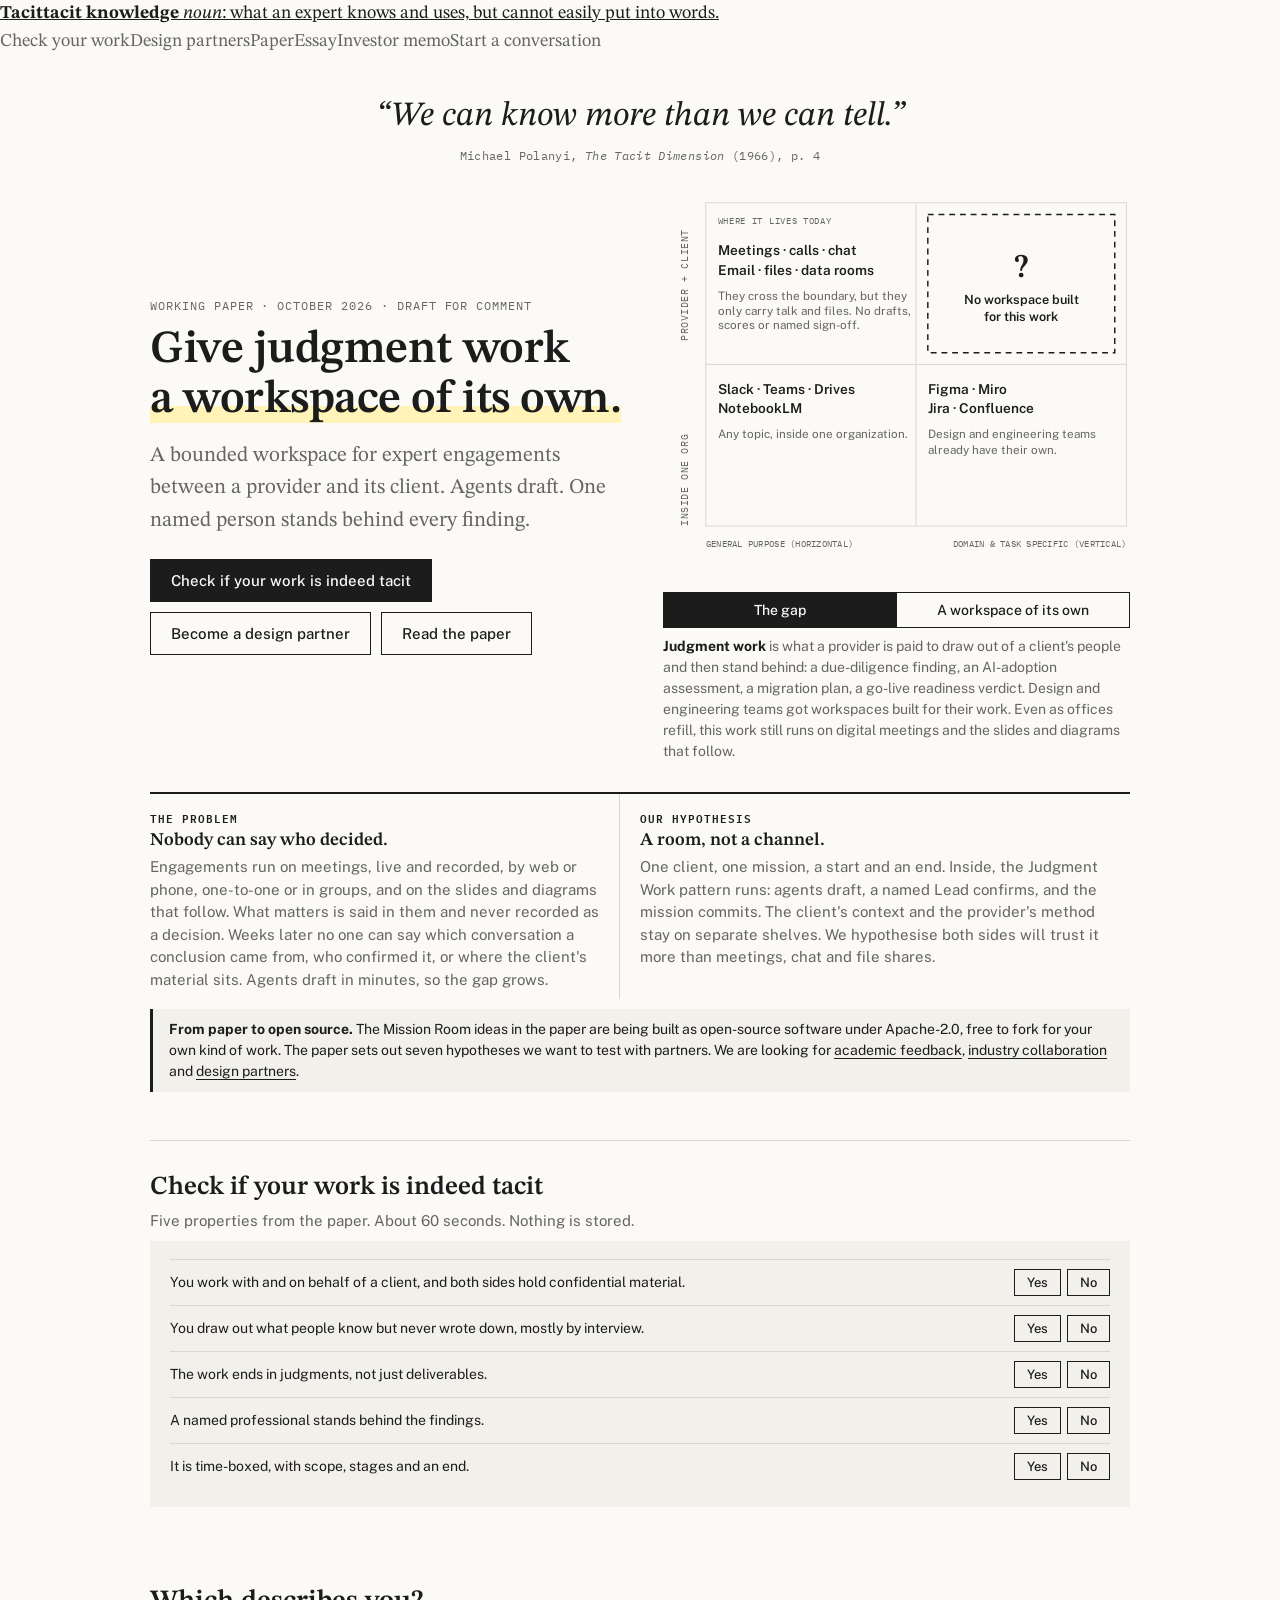
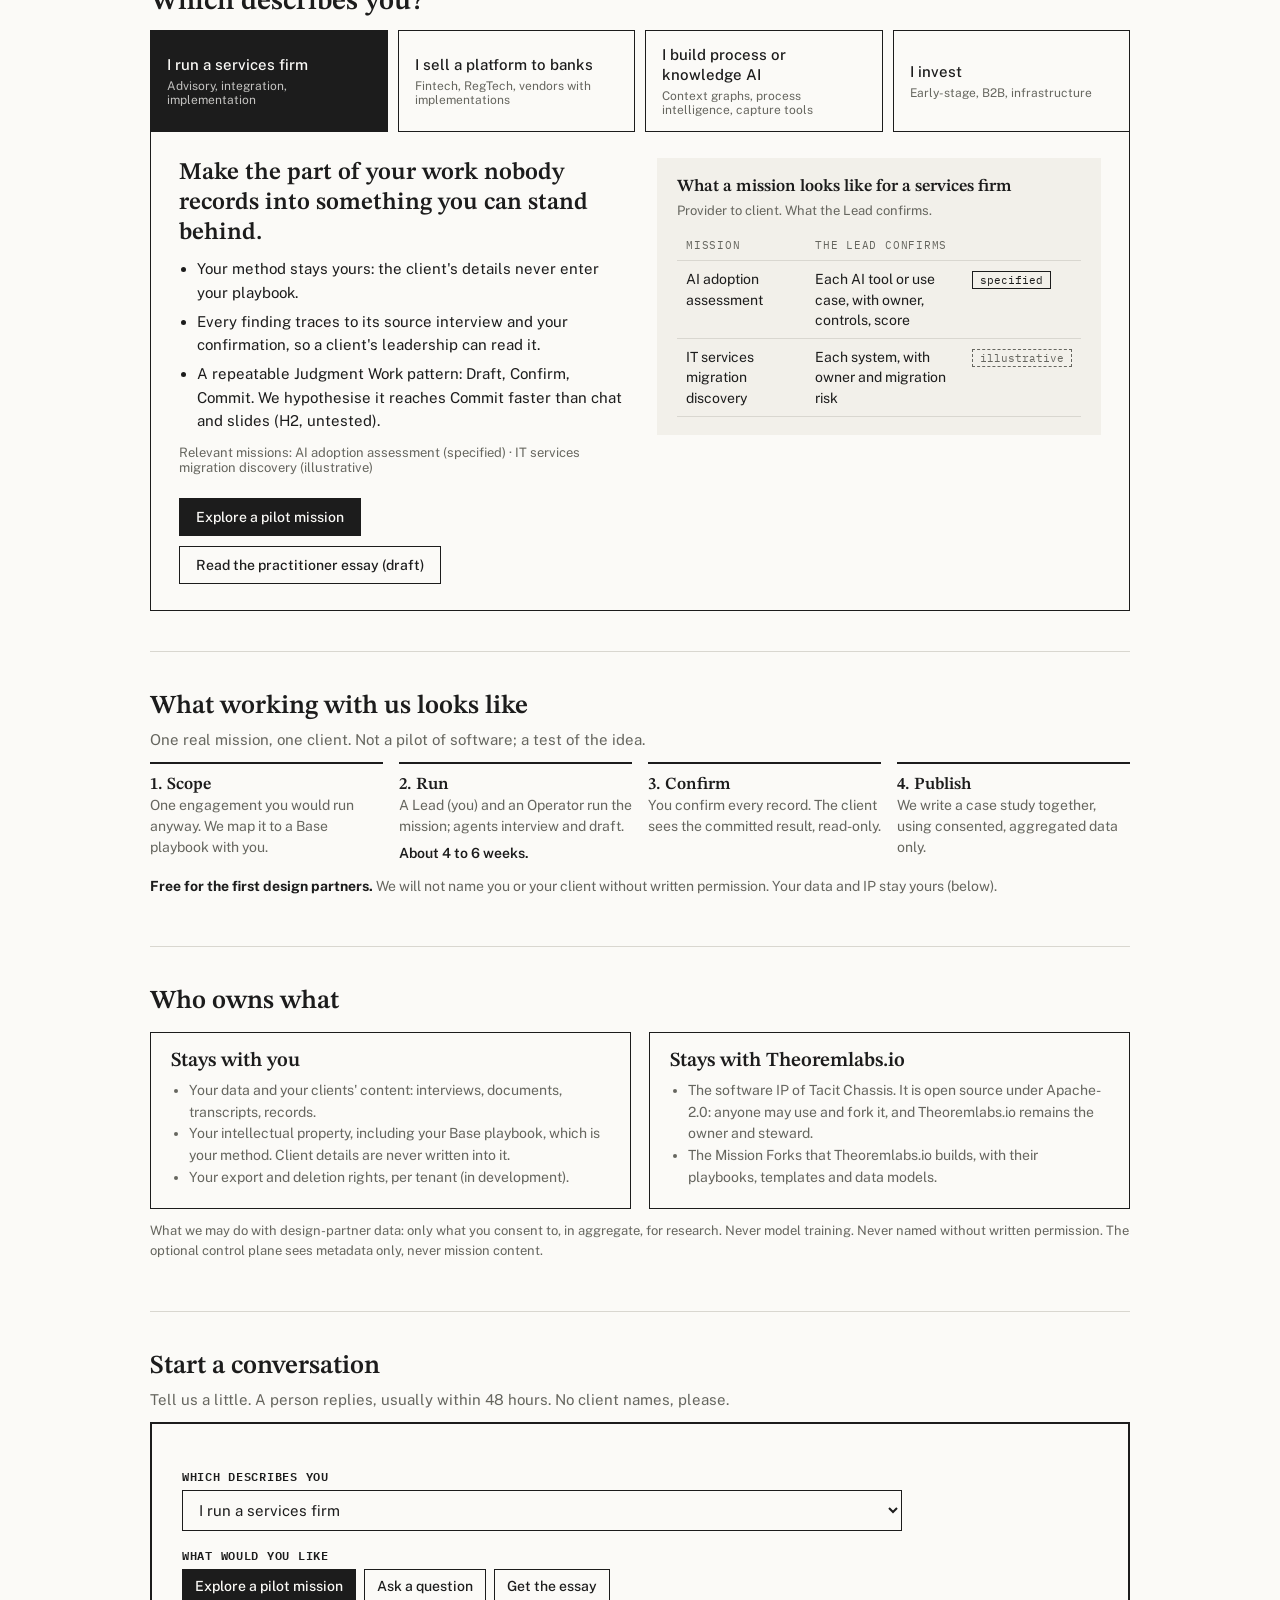
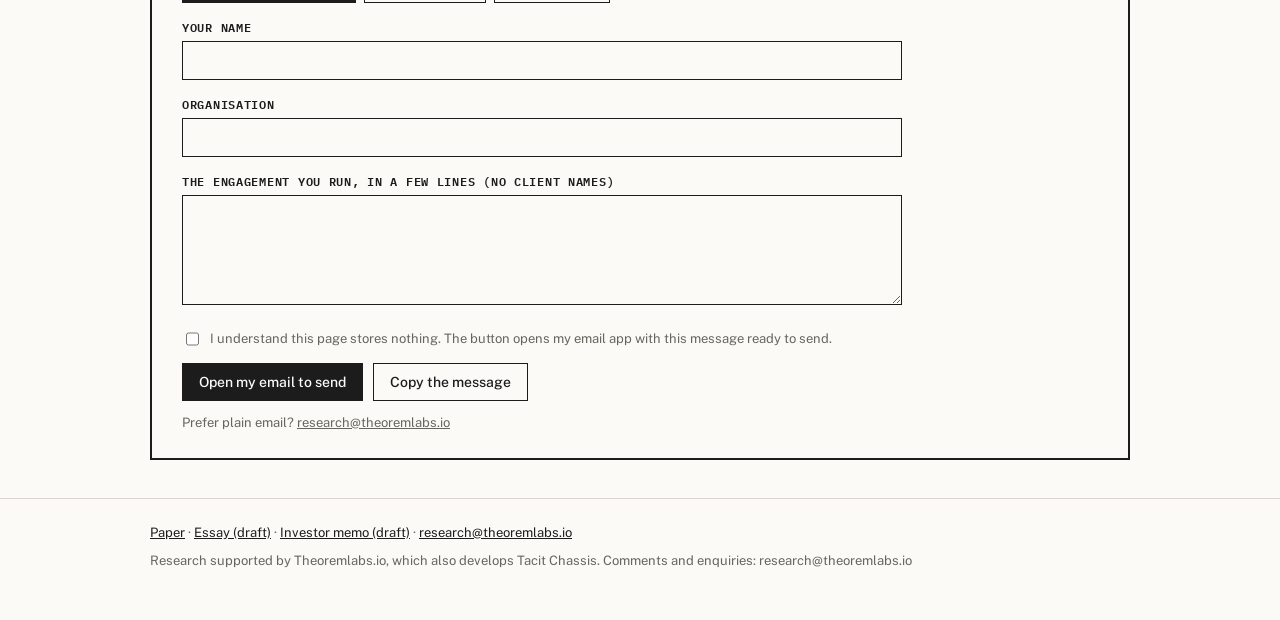
==== site/index.html @ d4a233c3 "Use 'system for judgment management' on the home investor box and the investor memo Co-Authored-By: " ====
<!doctype html>
<html lang="en">
<head>
<meta charset="utf-8">
<meta name="color-scheme" content="light">
<meta name="viewport" content="width=device-width,initial-scale=1">
<meta name="description" content="A bounded workspace for expert engagements between a provider and its client. Agents draft; one named person stands behind every finding. Working paper and open-source Chassis.">
<link rel="canonical" href="https://tacit.theoremlabs.io/">
<meta property="og:title" content="Tacit: give judgment work a workspace of its own">
<meta property="og:description" content="A bounded workspace for expert engagements between a provider and its client. Agents draft; one named person stands behind every finding. Working paper and open-source Chassis.">
<meta property="og:type" content="website">
<meta property="og:url" content="https://tacit.theoremlabs.io/">
<link rel="icon" href="data:image/svg+xml,%3Csvg%20xmlns%3D%27http%3A//www.w3.org/2000/svg%27%20viewBox%3D%270%200%2032%2032%27%3E%3Crect%20width%3D%2732%27%20height%3D%2732%27%20fill%3D%27%231c1c1c%27/%3E%3Ctext%20x%3D%2716%27%20y%3D%2723%27%20font-size%3D%2720%27%20text-anchor%3D%27middle%27%20fill%3D%27%23fbfaf7%27%20font-family%3D%27Georgia%2Cserif%27%20font-weight%3D%27600%27%3ET%3C/text%3E%3C/svg%3E">
<title>Tacit: give judgment work a workspace of its own</title>
<link href="https://fonts.googleapis.com/css2?family=IBM+Plex+Mono:wght@400;500&family=Public+Sans:wght@400;500;600&family=STIX+Two+Text:ital,wght@0,400;0,600;1,400&display=swap" rel="stylesheet">
<style>
:root{color-scheme:light;--bg:#fbfaf7;--ink:#1c1c1c;--muted:#66665f;--rule:#d9d7d0;--panel:#f2f0ea;--hi:#fff3b8;--tbc:#8a3b27;
--serif:"STIX Two Text","Times New Roman",serif;--sans:"Public Sans",system-ui,sans-serif;--mono:"IBM Plex Mono",monospace}
*{box-sizing:border-box}
body{margin:0;background:var(--bg);color:var(--ink);font:18px/1.55 var(--serif)}
a{color:inherit}
.wrap{max-width:1020px;margin:0 auto;padding:0 20px}
.ribbon{background:var(--ink);color:var(--bg);font:12px var(--mono);text-align:center;padding:6px}
nav .wrap{display:flex;gap:18px;flex-wrap:nowrap;align-items:flex-start;padding-top:14px;padding-bottom:14px;font:14px var(--sans);align-items:flex-start;border-bottom:1px solid var(--rule)}
nav a{text-decoration:none;color:var(--muted);white-space:nowrap;padding-top:4px}.navcta{padding-top:8px!important}nav a:hover{color:var(--ink)}
.kick{font:12px var(--mono);letter-spacing:.08em;text-transform:uppercase;color:var(--muted)}
h1{font:600 clamp(32px,5vw,52px)/1.1 var(--serif);margin:.25em 0 .3em;letter-spacing:-.01em}
h1 mark{background:linear-gradient(transparent 62%,var(--hi) 62%);color:inherit}
.hero{padding:50px 0 14px}
.lede{font-size:21px;max-width:31em;color:var(--muted);margin:0}
.pitch{display:grid;grid-template-columns:repeat(2,1fr);border-top:2px solid var(--ink);margin-top:30px}
.pitch>div{padding:14px 20px 8px 0;margin-right:20px;border-right:1px solid var(--rule)}
.pitch>div:last-child{border:0;margin:0}
.lab{font:600 11px var(--mono);letter-spacing:.09em;text-transform:uppercase}
.pitch p{font:15px/1.5 var(--sans);color:var(--muted);margin:.3em 0 0}
.pitch b{font:600 18px/1.25 var(--serif);color:var(--ink);display:block;margin-top:2px}
.test a{text-underline-offset:3px}
.test{font:14px/1.5 var(--sans);background:var(--panel);border-left:3px solid var(--ink);padding:10px 16px;margin:10px 0 0}
.lens{margin:40px 0 0}
.lens h2{font:600 28px var(--serif);margin:0 0 10px}
.choices{display:grid;grid-template-columns:repeat(4,1fr);gap:10px}
.choices button{text-align:left;font:500 15px/1.35 var(--sans);padding:14px 16px;border:1px solid var(--ink);background:none;color:var(--ink);cursor:pointer}
.choices button small{display:block;font:400 12px var(--sans);color:var(--muted);margin-top:3px}
.choices button[aria-pressed=true]{background:var(--ink);color:var(--bg)}
.choices button[aria-pressed=true] small{color:var(--bg);opacity:.75}
.panel{border:1px solid var(--ink);border-top:0;padding:26px 28px;display:grid;grid-template-columns:1fr 1fr;gap:34px}
.panel.one{grid-template-columns:1fr}
.panel.one>div{max-width:720px}
.panel h3{font:600 24px/1.25 var(--serif);margin:0 0 .4em}
.panel ul{padding-left:18px;margin:.4em 0;font:15px/1.55 var(--sans)}
.panel li{margin:.4em 0}
.hookbox{background:var(--panel);padding:18px 20px;font:15px/1.5 var(--sans)}
.hookbox h4{font:600 17px var(--serif);margin:0 0 4px}
.hookbox .sub{color:var(--muted);font-size:13px;margin:0 0 10px}
.q{display:flex;justify-content:space-between;gap:12px;align-items:center;padding:9px 0;border-top:1px solid var(--rule);font-size:14px;line-height:1.4}
.q .yn{display:flex;gap:6px;flex-shrink:0}
.q button,.chk{font:500 13px var(--sans);padding:5px 12px;border:1px solid var(--ink);background:none;color:var(--ink);cursor:pointer}
.q button[aria-pressed=true],.chk[aria-pressed=true]{background:var(--ink);color:var(--bg)}
.chk{display:block;width:100%;text-align:left;margin:6px 0;padding:9px 12px;font-size:14px}
.res{display:none;margin-top:12px;padding:12px 14px;border:1px solid var(--ink);background:var(--bg)}.res.on{display:block}
table{width:100%;border-collapse:collapse;font:14px/1.45 var(--sans)}
th,td{text-align:left;padding:8px 9px;border-bottom:1px solid var(--rule);vertical-align:top}
th{font:11px var(--mono);letter-spacing:.07em;text-transform:uppercase;color:var(--muted)}
.btn{display:inline-block;font:500 14px var(--sans);padding:10px 16px;border:1px solid var(--ink);text-decoration:none;margin:10px 8px 0 0;color:var(--ink)}
.btn.p{background:var(--ink);color:var(--bg)}
.chip{font:11px var(--mono);border:1px solid var(--ink);padding:1px 7px;white-space:nowrap}.chip.o{border-style:dashed;color:var(--muted);border-color:var(--muted)}
.tbc{font:11px var(--mono);color:var(--tbc);border:1px dashed var(--tbc);padding:0 6px;margin-left:6px;display:inline-block}
section.s{padding:38px 0;border-top:1px solid var(--rule);margin-top:40px}
section.s h2{font:600 26px var(--serif);margin:0 0 .3em}
.steps{display:grid;grid-template-columns:repeat(4,1fr);gap:16px;margin-top:14px}
.steps div{border-top:2px solid var(--ink);padding-top:10px;font:14px/1.5 var(--sans);color:var(--muted)}
.steps b{display:block;font:600 17px var(--serif);color:var(--ink)}
.ip{display:grid;grid-template-columns:repeat(3,1fr);gap:18px;margin-top:14px}
.ip div{border:1px solid var(--rule);padding:14px 16px;font:14px/1.5 var(--sans);color:var(--muted)}
.ip b{display:block;font:600 17px var(--serif);color:var(--ink);margin-bottom:3px}
.status{display:grid;grid-template-columns:repeat(3,1fr);gap:14px;font:14px/1.5 var(--sans);margin-top:12px}
.status div{border-left:3px solid var(--ink);padding-left:12px}
.navcta{background:var(--ink);color:var(--bg)!important;padding:8px 14px;font-weight:600}
.herocta{display:flex;gap:10px;flex-wrap:wrap;margin:22px 0 4px}
.herocta .btn{margin:0;padding:12px 20px;font-size:15px}
.ipgrid{display:grid;grid-template-columns:1fr 1fr;gap:18px;margin-top:14px}
.ipgrid>div{border:1px solid var(--ink);padding:16px 20px;font:14px/1.55 var(--sans)}
.ipgrid h3{font:600 20px var(--serif);margin:0 0 6px}
.ipgrid ul{margin:.3em 0;padding-left:18px;color:var(--muted)}
.ipnote{font:13px/1.5 var(--sans);color:var(--muted);margin-top:12px}
.contact{border:2px solid var(--ink);padding:28px 30px;margin-top:14px}
.contact form{max-width:720px}
form label{display:block;font:600 12px var(--mono);letter-spacing:.06em;text-transform:uppercase;margin:14px 0 4px}
form input[type=text],form select,form textarea{width:100%;font:15px var(--sans);padding:10px 12px;border:1px solid var(--ink);background:var(--bg);color:var(--ink)}
form textarea{min-height:110px;resize:vertical}
.radio{display:flex;flex-wrap:wrap;gap:8px}
.radio label{font:500 14px var(--sans);letter-spacing:0;text-transform:none;margin:0;border:1px solid var(--ink);padding:8px 12px;cursor:pointer}
.radio input{position:absolute;opacity:0;pointer-events:none}
.radio label:has(input:checked){background:var(--ink);color:var(--bg)}
.radio label:has(input:focus-visible){outline:2px solid var(--ink);outline-offset:2px}
.consent{font:13px/1.5 var(--sans);color:var(--muted);display:flex;gap:8px;margin-top:14px}
.sendrow{display:flex;gap:10px;flex-wrap:wrap;align-items:center;margin-top:14px}
.sendrow .btn{margin:0;cursor:pointer;background:none}
.sendrow .btn.p{background:var(--ink)}
.sent{display:none;margin-top:12px;font:14px var(--sans);padding:10px 14px;background:var(--panel);border-left:3px solid var(--ink)}.sent.on{display:block}
.mbar{display:none}
@media(max-width:860px){.contact,.ipgrid{grid-template-columns:1fr}.mbar{display:block;position:fixed;left:0;right:0;bottom:0;background:var(--ink);color:var(--bg);text-align:center;padding:14px;font:600 15px var(--sans);text-decoration:none;z-index:5}body{padding-bottom:50px}}
.tw{overflow-x:auto}
.panel>div,.pitch>div,.contact>*,.ipgrid>div{min-width:0}
body{overflow-x:hidden}
.hero h1{font-size:clamp(30px,4.2vw,46px)}
.herogrid{display:grid;grid-template-columns:1.02fr 1fr;gap:36px;align-items:center}
.quad{margin:0}.quad svg{width:100%;height:auto;display:block}
.quad svg text{font-family:var(--sans);fill:var(--ink)}
#quadsvg[data-s=a] .sb{display:none}#quadsvg[data-s=b] .sa{display:none}
.seg{display:flex;margin-top:8px}
.seg button{flex:1;font:500 14px var(--sans);padding:9px 12px;border:1px solid var(--ink);background:none;color:var(--ink);cursor:pointer}
.seg button+button{border-left:0}
.seg button[aria-pressed=true]{background:var(--ink);color:var(--bg)}
.quad figcaption{font:14px/1.5 var(--sans);color:var(--muted);margin-top:8px;min-height:9em}
.brand{margin-right:auto;flex:0 1 400px}
.brand b{font:600 19px var(--serif);display:block}
.def{font:12.5px/1.45 var(--sans);color:var(--muted);max-width:36em;margin-top:3px}
.def .hw{font:600 14px var(--serif);color:var(--ink)}.def .ipa{font-family:var(--mono);font-size:11.5px}
.def .eg{display:block}.def .eg b{font:600 12.5px var(--sans);color:var(--ink)}
.pq{margin:0;padding:38px 0 6px;text-align:center}
.pq p{font:italic 400 clamp(24px,3.2vw,34px)/1.3 var(--serif);margin:0}
.pq cite{display:block;font:12px var(--mono);letter-spacing:.03em;color:var(--muted);margin-top:10px;font-style:normal}
.quad figcaption b{color:var(--ink)}
footer{border-top:1px solid var(--rule);font:13px/1.6 var(--sans);color:var(--muted);padding:24px 0 48px}
@media(max-width:860px){nav .wrap{flex-wrap:wrap}.brand{flex:1 1 100%}.quad figcaption{min-height:0}.herogrid{grid-template-columns:1fr}.ribbon{white-space:normal}.tw table{min-width:560px}.pitch,.choices,.panel,.steps,.ip,.status{grid-template-columns:1fr}.pitch>div{border:0;border-bottom:1px solid var(--rule);margin:0}.q{flex-direction:column;align-items:flex-start}}
.fl{margin-bottom:8px}.fl a{color:var(--ink)}
</style>
<link rel="stylesheet" href="/assets/nav.css">
</head>
<body>
<div class="sn"><div class="sn-in"><a class="sn-brand" href="/"><b>Tacit</b><span class="sn-def"><b>tacit knowledge</b> <i>noun</i>: what an expert knows and uses, but cannot easily put into words.</span></a><nav class="sn-links" aria-label="Main"><a href="/#check">Check your work</a><a href="/#partner">Design partners</a><a href="/paper/">Paper</a><a href="/essay/">Essay</a><a href="/investors/">Investor memo</a><a class="sn-cta" href="/#contact">Start a conversation</a></nav></div></div>

<main class="wrap">
<blockquote class="pq"><p>&ldquo;We can know more than we can tell.&rdquo;</p><cite>Michael Polanyi, <i>The Tacit Dimension</i> (1966), p.&nbsp;4</cite></blockquote>
<header class="hero" style="padding-top:26px">
  <div class="herogrid">
    <div>
      <div class="kick">Working paper · October 2026 · draft for comment</div>
      <h1>Give judgment work <mark>a&nbsp;workspace of&nbsp;its&nbsp;own.</mark></h1>
      <p class="lede">A bounded workspace for expert engagements between a provider and its client. Agents draft. One named person stands behind every finding.</p>
      <div class="herocta"><a class="btn p" href="#check">Check if your work is indeed tacit</a><a class="btn" href="#contact" data-pick="providers">Become a design partner</a><a class="btn" href="/paper/">Read the paper</a></div>
    </div>
    <figure class="quad">
      <svg id="quadsvg" data-s="a" viewBox="0 0 480 400" role="img" aria-labelledby="qt qd">
        <title id="qt">Where tacit work lives today</title>
        <desc id="qd">Four quadrants. Rows: between a provider and its client, or inside one organization. Columns: general purpose tools, or tools built for a kind of work. The quadrant for work between a provider and its client, built for that work, is empty today.</desc>
        <g fill="none" stroke="currentColor" style="color:var(--rule)" stroke-width="1"><rect x="44" y="8" width="432" height="332"/><line x1="260" y1="8" x2="260" y2="340"/><line x1="44" y1="174" x2="476" y2="174"/></g>
        <!-- top-left: where it lives today -->
        <text x="56" y="30" font-size="9" style="fill:var(--muted);font-family:var(--mono);letter-spacing:.08em">WHERE IT LIVES TODAY</text>
        <text x="56" y="62" font-size="14" font-weight="600">Meetings · calls · chat</text>
        <text x="56" y="82" font-size="14" font-weight="600">Email · files · data rooms</text>
        <text x="56" y="108" font-size="12" style="fill:var(--muted)">They cross the boundary, but they</text>
        <text x="56" y="123" font-size="12" style="fill:var(--muted)">only carry talk and files. No drafts,</text>
        <text x="56" y="138" font-size="12" style="fill:var(--muted)">scores or named sign-off.</text>
        <!-- top-right: the gap / the workspace -->
        <g class="sa">
          <rect x="272" y="20" width="192" height="142" fill="none" stroke="var(--ink)" stroke-width="1.5" stroke-dasharray="6 5"/>
          <text x="368" y="84" text-anchor="middle" font-size="34" font-weight="600" style="font-family:var(--serif)">?</text>
          <text x="368" y="112" text-anchor="middle" font-size="13" font-weight="600">No workspace built</text>
          <text x="368" y="129" text-anchor="middle" font-size="13" font-weight="600">for this work</text>
        </g>
        <g class="sb">
          <rect x="272" y="20" width="192" height="142" fill="var(--ink)"/>
          <text x="368" y="48" text-anchor="middle" font-size="19" font-weight="600" style="font-family:var(--serif);fill:var(--bg)">Mission Room</text>
          <text x="368" y="66" text-anchor="middle" font-size="11" style="fill:var(--bg);opacity:.85">A collaboration workspace across</text>
          <text x="368" y="80" text-anchor="middle" font-size="11" style="fill:var(--bg);opacity:.85">provider and client entities</text>
          <text x="368" y="108" text-anchor="middle" font-size="12.5" style="fill:var(--bg)">Agents draft</text>
          <text x="368" y="126" text-anchor="middle" font-size="12.5" style="fill:var(--bg)">One named Lead confirms</text>
          <text x="368" y="144" text-anchor="middle" font-size="12.5" style="fill:var(--bg)">Client and provider kept apart</text>
        </g>
        <!-- bottom row -->
        <text x="56" y="204" font-size="14" font-weight="600">Slack · Teams · Drives</text>
        <text x="56" y="224" font-size="14" font-weight="600">NotebookLM</text>
        <text x="56" y="250" font-size="12" style="fill:var(--muted)">Any topic, inside one organization.</text>
        <text x="272" y="204" font-size="14" font-weight="600">Figma · Miro</text>
        <text x="272" y="224" font-size="14" font-weight="600">Jira · Confluence</text>
        <text x="272" y="250" font-size="12" style="fill:var(--muted)">Design and engineering teams</text>
        <text x="272" y="266" font-size="12" style="fill:var(--muted)">already have their own.</text>
        <!-- axes -->
        <text x="44" y="362" font-size="9" style="fill:var(--muted);font-family:var(--mono);letter-spacing:.03em">GENERAL PURPOSE (HORIZONTAL)</text>
        <text x="476" y="362" text-anchor="end" font-size="9" style="fill:var(--muted);font-family:var(--mono);letter-spacing:.03em">DOMAIN &amp; TASK SPECIFIC (VERTICAL)</text>
        <text transform="translate(26 340) rotate(-90)" font-size="10" style="fill:var(--muted);font-family:var(--mono);letter-spacing:.06em">INSIDE ONE ORG</text>
        <text transform="translate(26 150) rotate(-90)" font-size="10" style="fill:var(--muted);font-family:var(--mono);letter-spacing:.06em">PROVIDER + CLIENT</text>
      </svg>
      <div class="seg" role="group" aria-label="Show the gap or the workspace">
        <button type="button" data-s="a" aria-pressed="true">The gap</button>
        <button type="button" data-s="b" aria-pressed="false">A workspace of its own</button>
      </div>
      <figcaption id="qcap" aria-live="polite"></figcaption>
    </figure>
  </div>
  <div class="pitch">
    <div><div class="lab">The problem</div><b>Nobody can say who decided.</b><p>Engagements run on meetings, live and recorded, by web or phone, one-to-one or in groups, and on the slides and diagrams that follow. What matters is said in them and never recorded as a decision. Weeks later no one can say which conversation a conclusion came from, who confirmed it, or where the client's material sits. Agents draft in minutes, so the gap grows.</p></div>
    <div><div class="lab">Our hypothesis</div><b>A room, not a channel.</b><p>One client, one mission, a start and an end. Inside, the Judgment Work pattern runs: agents draft, a named Lead confirms, and the mission commits. The client's context and the provider's method stay on separate shelves. We hypothesise both sides will trust it more than meetings, chat and file shares.</p></div>
  </div>
  <p class="test"><b>From paper to open source.</b> The Mission Room ideas in the paper are being built as open-source software under Apache-2.0, free to fork for your own kind of work. The paper sets out seven hypotheses we want to test with partners. We are looking for <a href="#contact" data-pick="tools">academic feedback</a>, <a href="#contact" data-pick="platforms">industry collaboration</a> and <a href="#contact" data-pick="providers">design partners</a>.</p>
</header>

<section class="s" id="check" style="margin-top:34px;padding-top:30px">
  <h2>Check if your work is indeed tacit</h2>
  <p style="font:15px var(--sans);color:var(--muted);margin:0 0 12px">Five properties from the paper. About 60 seconds. Nothing is stored.</p>
  <div class="hookbox" id="checkbox"></div>
</section>

<section class="lens" id="lens" aria-labelledby="lh">
  <h2 id="lh">Which describes you?</h2>
  <div class="choices" id="choices" role="group" aria-label="Choose what describes you"></div>
  <div class="panel" id="panel" aria-live="polite"></div>
</section>

<section class="s" id="partner">
  <h2>What working with us looks like</h2>
  <p style="font:15px var(--sans);color:var(--muted);margin:0">One real mission, one client. Not a pilot of software; a test of the idea.</p>
  <div class="steps">
    <div><b>1. Scope</b>One engagement you would run anyway. We map it to a Base playbook with you.</div>
    <div><b>2. Run</b>A Lead (you) and an Operator run the mission; agents interview and draft.<span style="display:block;margin-top:6px;font-weight:600;color:var(--ink)">About 4 to 6 weeks.</span></div>
    <div><b>3. Confirm</b>You confirm every record. The client sees the committed result, read-only.</div>
    <div><b>4. Publish</b>We write a case study together, using consented, aggregated data only.</div>
  </div>
  <p style="font:14px var(--sans);color:var(--muted);margin-top:14px"><b style="color:var(--ink)">Free for the first design partners.</b> We will not name you or your client without written permission. Your data and IP stay yours (below).</p>
</section>

<section class="s" id="ip" style="margin-top:0">
  <h2>Who owns what</h2>
  <div class="ipgrid">
    <div><h3>Stays with you</h3><ul>
      <li>Your data and your clients' content: interviews, documents, transcripts, records.</li>
      <li>Your intellectual property, including your Base playbook, which is your method. Client details are never written into it.</li>
      <li>Your export and deletion rights, per tenant (in development).</li></ul></div>
    <div><h3>Stays with Theoremlabs.io</h3><ul>
      <li>The software IP of Tacit Chassis. It is open source under Apache-2.0: anyone may use and fork it, and Theoremlabs.io remains the owner and steward.</li>
      <li>The Mission Forks that Theoremlabs.io builds, with their playbooks, templates and data models.</li>
      </ul></div>
  </div>
  <p class="ipnote">What we may do with design-partner data: only what you consent to, in aggregate, for research. Never model training. Never named without written permission. The optional control plane sees metadata only, never mission content.</p>
</section>


<section class="s" id="contact" style="margin-top:0">
  <h2>Start a conversation</h2>
  <p style="font:15px var(--sans);color:var(--muted);margin:0">Tell us a little. A person replies, usually within 48 hours. No client names, please.</p>
  <div class="contact">
    <form id="f" novalidate>
      <label for="who">Which describes you</label>
      <select id="who"></select>
      <label>What would you like</label>
      <div class="radio" id="want"></div>
      <label for="nm">Your name</label><input type="text" id="nm" autocomplete="name">
      <label for="org">Organisation</label><input type="text" id="org" autocomplete="organization">
      <label for="msg" id="msglab">In a few lines</label><textarea id="msg"></textarea>
      <div class="consent"><input type="checkbox" id="ok"><label for="ok" style="font:inherit;text-transform:none;letter-spacing:0;margin:0">I understand this page stores nothing. The button opens my email app with this message ready to send.</label></div>
      <div class="sendrow"><button class="btn p" type="submit">Open my email to send</button><button class="btn" type="button" id="copy">Copy the message</button></div>
      <div class="sent" id="sent" aria-live="polite"></div>
      <p style="font:13px var(--sans);color:var(--muted);margin:14px 0 0">Prefer plain email? <a href="mailto:research@theoremlabs.io">research@theoremlabs.io</a></p>
    </form>
  </div>
</section>
</main>
<a class="mbar" href="#contact">Start a conversation</a>
<footer><div class="wrap"><div class="fl"><a href="/paper/">Paper</a> · <a href="/essay/">Essay (draft)</a> · <a href="/investors/">Investor memo (draft)</a> · <a href="mailto:research@theoremlabs.io">research@theoremlabs.io</a></div>Research supported by Theoremlabs.io, which also develops Tacit Chassis. Comments and enquiries: research@theoremlabs.io</div></footer>

<script>
const M=(s,b)=>'mailto:research@theoremlabs.io?subject='+encodeURIComponent(s)+(b?'&body='+encodeURIComponent(b):'');
const L={
providers:{k:'I run a services firm',s:'Advisory, integration, implementation',
 h:'Make the part of your work nobody records into something you can stand behind.',
 b:['Your method stays yours: the client\'s details never enter your playbook.','Every finding traces to its source interview and your confirmation, so a client\'s leadership can read it.','A repeatable Judgment Work pattern: Draft, Confirm, Commit. We hypothesise it reaches Commit faster than chat and slides (H2, untested).'],
 mission:'AI adoption assessment (specified) · IT services migration discovery (illustrative)',
 hook:()=>svc(),cta:['Explore a pilot mission','[Design partner] Services firm'],ext:['Read the practitioner essay (draft)','/essay/']},
platforms:{k:'I sell a platform to banks',s:'Fintech, RegTech, vendors with implementations',
 h:'Discovery is where implementations lose time. Give it a record.',
 b:['The first weeks of an implementation depend on how the client really operates, including exceptions nobody documented.','A Mission Room records that, scored and confirmed, before go-live.','Apache-2.0: you can fork it, shape the stages and the playbook, and keep your own method.'],
 mission:'Customer onboarding discovery · Third-party risk go-live (both illustrative, not built)',
 hook:()=>'',cta:['Talk about an implementation','[Design partner] Platform vendor'],ext:['Read the practitioner essay (draft)','/essay/']},
tools:{k:'I build process or knowledge AI',s:'Context graphs, process intelligence, capture tools',
 h:'We think we are complementary. Tell us where we are wrong.',
 b:['A graph shows what work does. A Mission Room records what an expert decides, who confirmed it, and what the client owns.','One could feed the other: observed traces as input to a Baseline; confirmed records as input to a graph.','H3 asks what share of confirmed records have no documentary source. Your data could test it.'],
 mission:'Research collaboration on H3 · open record format',
 hook:()=>'',cta:['Critique the landscape','[Researcher] Peer review: landscape and H3'],ext:['Read the paper','/paper/']},
investors:{k:'I invest',s:'Early-stage, B2B, infrastructure',
 h:'Knowledge management stored documents. Nobody built a system for judgment management.',
 b:['The missing system: we have systems of record for customers, money and code, and no system for managing what experts know, decide and stand behind: judgment management.','Why now: agents can interview, draft and score, and a named person can confirm. Most others capture knowledge inside one enterprise; the provider-and-client version is open for a few quarters.','The plan: an open-source Chassis (Apache-2.0, in development), five to eight design partners, about ten completed missions. Seven public hypotheses show what would change our mind.'],
 mission:'',
 hook:()=>'',cta:['Book 30 minutes','[Investor] 30-minute conversation'],ext:['Read the one-page memo (draft)','/investors/']}
};
const $=id=>document.getElementById(id);
function svc(){return '<div class="hookbox"><h4>What a mission looks like for a services firm</h4><p class="sub">Provider to client. What the Lead confirms.</p><div class="tw"><table><tr><th>Mission</th><th>The Lead confirms</th><th></th></tr><tr><td>AI adoption assessment</td><td>Each AI tool or use case, with owner, controls, score</td><td><span class="chip">specified</span></td></tr><tr><td>IT services migration discovery</td><td>Each system, with owner and migration risk</td><td><span class="chip o">illustrative</span></td></tr></table></div></div>'}
let checkScore=null;
function initCheck(){const Q=['You work with and on behalf of a client, and both sides hold confidential material.','You draw out what people know but never wrote down, mostly by interview.','The work ends in judgments, not just deliverables.','A named professional stands behind the findings.','It is time-boxed, with scope, stages and an end.'];
 const box=$('checkbox');box.innerHTML=Q.map((t,i)=>'<div class="q"><span>'+t+'</span><span class="yn"><button type="button">Yes</button><button type="button">No</button></span></div>').join('')+'<div class="res" id="cres" aria-live="polite"></div>';
 const a=Array(5).fill(null);
 box.querySelectorAll('.q').forEach((row,i)=>{const [y,n]=row.querySelectorAll('button');
  const set=(v,on,off)=>{a[i]=v;on.setAttribute('aria-pressed',true);off.setAttribute('aria-pressed',false);
   if(a.every(x=>x!==null)){const s=a.filter(Boolean).length;checkScore=s;
    const msg=s>=4?'Yes, this is tacit work in the paper\'s sense ('+s+' of 5). A Mission Room is built for this shape.':s>=2?'Partly: '+s+' of 5 hold. Some of what you do fits. Tell us which part.':s+' of 5. Probably not tacit work as we define it. We would still like to hear what you do.';
    $('cres').className='res on';$('cres').innerHTML='<b>'+msg+'</b><br><a class="btn p" href="#contact" data-pick="providers">Tell us about your work</a><a class="btn" href="#contact" data-pick="providers">Explore a pilot mission</a>'}};
  y.onclick=()=>set(true,y,n);n.onclick=()=>set(false,n,y)})}
function show(key){const d=L[key];currentKey=key;const fw=document.getElementById('who');if(fw&&fw.options.length&&fw.value!==key)pick(key);
 [...$('choices').children].forEach(b=>b.setAttribute('aria-pressed',b.dataset.k===key));
 const hk=d.hook();$('panel').className='panel'+(hk?'':' one');$('panel').innerHTML='<div><h3>'+d.h+'</h3><ul>'+d.b.map(x=>'<li>'+x+'</li>').join('')+'</ul>'+(d.mission?'<p style="font:13px var(--sans);color:var(--muted)">Relevant missions: '+d.mission+'</p>':'')+'<a class="btn p" href="#contact" data-pick="'+key+'">'+d.cta[0]+'</a><a class="btn" href="'+d.ext[1]+'">'+d.ext[0]+'</a></div>'+(hk?'<div>'+hk+'</div>':'');
 if(location.hash!=='#'+key&&!location.hash.startsWith('#contact'))history.replaceState(null,'','#'+key)}
Object.entries(L).forEach(([k,d])=>{const b=document.createElement('button');b.dataset.k=k;b.setAttribute('aria-pressed','false');b.innerHTML=d.k+'<small>'+d.s+'</small>';b.onclick=()=>show(k);$('choices').appendChild(b)});
let currentKey=L[location.hash.slice(1)]?location.hash.slice(1):'providers';
show(currentKey);
const WANT={providers:['Explore a pilot mission','Ask a question','Get the essay'],platforms:['Talk about an implementation','Ask a question','Get early access'],tools:['Critique the landscape','Test H3 together','Ask a question'],investors:['Book 30 minutes','Request the business-model detail','Ask a question']};
const TAG={providers:'[Design partner]',platforms:'[Design partner]',tools:'[Researcher]',investors:'[Investor]'};
const PROMPT={providers:'The engagement you run, in a few lines (no client names)',platforms:'Where discovery loses time in your implementations',tools:'What you build, and where we overlap or you think we are wrong',investors:'What you would like to pressure-test'};
const ENDPOINT=null; // set to a form-backend URL later; null keeps the form mailto-only
const sel=$('who');Object.entries(L).forEach(([k,d])=>{const o=document.createElement('option');o.value=k;o.textContent=d.k;sel.appendChild(o)});
function pick(k){sel.value=k;const w=$('want');w.innerHTML='';WANT[k].forEach((t,i)=>{const l=document.createElement('label');l.innerHTML='<input type="radio" name="w" value="'+t+'"'+(i===0?' checked':'')+'><span>'+t+'</span>';w.appendChild(l)});$('msglab').textContent=PROMPT[k]}
sel.onchange=()=>{pick(sel.value);show(sel.value)};
document.addEventListener('click',e=>{const a=e.target.closest('[data-pick]');if(a){pick(a.dataset.pick);if(a.dataset.pick!==currentKey)show(a.dataset.pick)}});
function compose(){const k=sel.value,w=document.querySelector('input[name=w]:checked').value;
 return{subject:TAG[k]+' '+w,body:'Name: '+$('nm').value+'\nOrganisation: '+$('org').value+'\nI am: '+L[k].k+'\nI would like: '+w+(checkScore!==null?'\nTacit-work check: '+checkScore+' of 5':'')+'\n\n'+$('msg').value}}
$('f').onsubmit=e=>{e.preventDefault();const c=compose(),s=$('sent');
 if(!$('ok').checked){s.className='sent on';s.textContent='Please tick the box so we know you have read how this works.';return}
 if(ENDPOINT){fetch(ENDPOINT,{method:'POST',headers:{'Content-Type':'application/json'},body:JSON.stringify(c)});s.className='sent on';s.textContent='Sent. Thank you.';return}
 location.href=M(c.subject,c.body);s.className='sent on';s.textContent='Your email app should open. If it does not, use Copy the message and write to research@theoremlabs.io.'};
$('copy').onclick=async()=>{const c=compose(),s=$('sent');s.className='sent on';try{await navigator.clipboard.writeText('To: research@theoremlabs.io\nSubject: '+c.subject+'\n\n'+c.body);s.textContent='Copied. Paste it into an email to research@theoremlabs.io.'}catch(_){s.textContent='Copy was blocked by the browser. Write to research@theoremlabs.io.'}};
pick(currentKey);

initCheck();
(function(){const svg=$('quadsvg'),cap=$('qcap'),btns=document.querySelectorAll('.seg button');
 const T={a:'<b>Judgment work</b> is what a provider is paid to draw out of a client\'s people and then stand behind: a due-diligence finding, an AI-adoption assessment, a migration plan, a go-live readiness verdict. Design and engineering teams got workspaces built for their work. Even as offices refill, this work still runs on digital meetings and the slides and diagrams that follow.',b:'<b>A collaboration workspace across the provider\'s and the client\'s legal entities</b>, built for the work itself: interviews, drafts, scores and a named confirmation, with each side\'s knowledge kept its own. Far more than a data room, which only stores and swaps files.'};
 let touched=false,timer=null;
 function set(k,user){if(user){touched=true;clearTimeout(timer)}svg.dataset.s=k;cap.innerHTML=T[k];btns.forEach(b=>b.setAttribute('aria-pressed',b.dataset.s===k))}
 btns.forEach(b=>b.onclick=()=>set(b.dataset.s,true));
 set('a');
 if(!matchMedia('(prefers-reduced-motion: reduce)').matches)timer=setTimeout(()=>{if(!touched)set('b')},3500);
})();

</script>
</body>
</html>
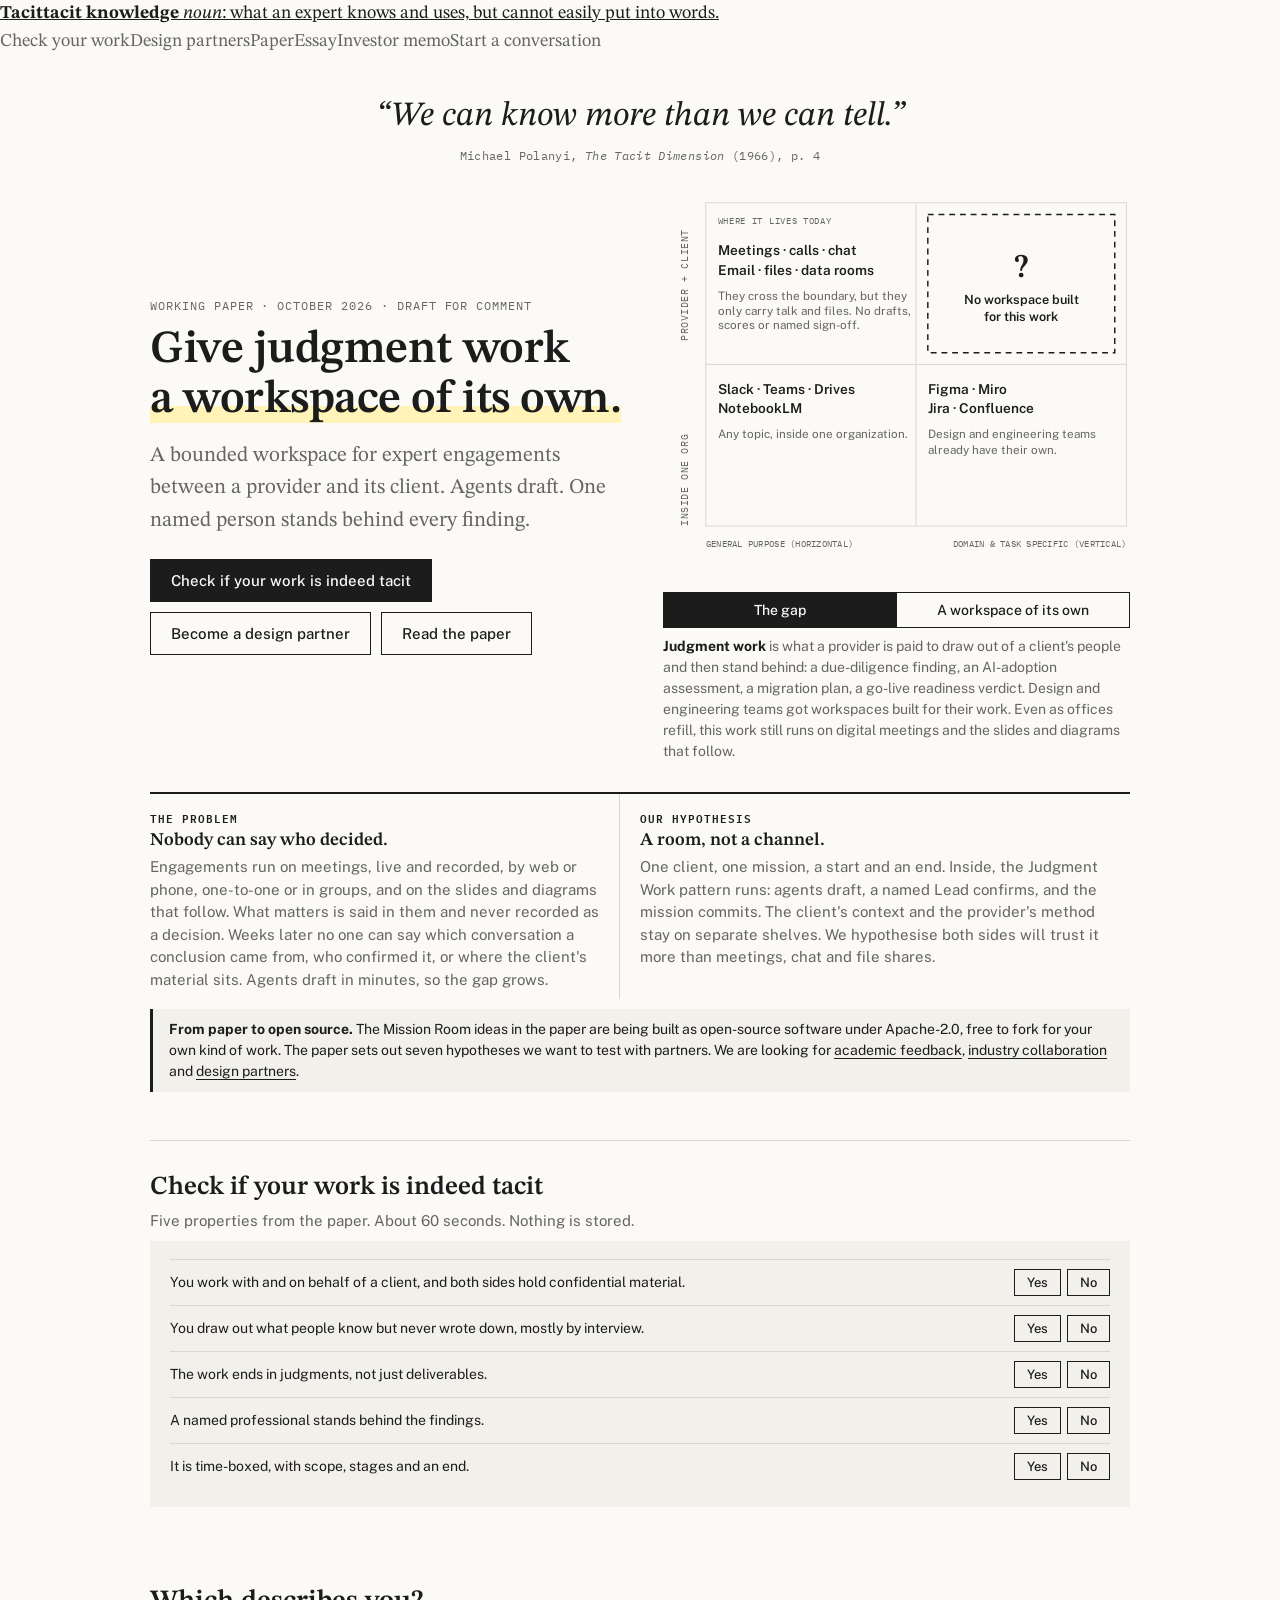
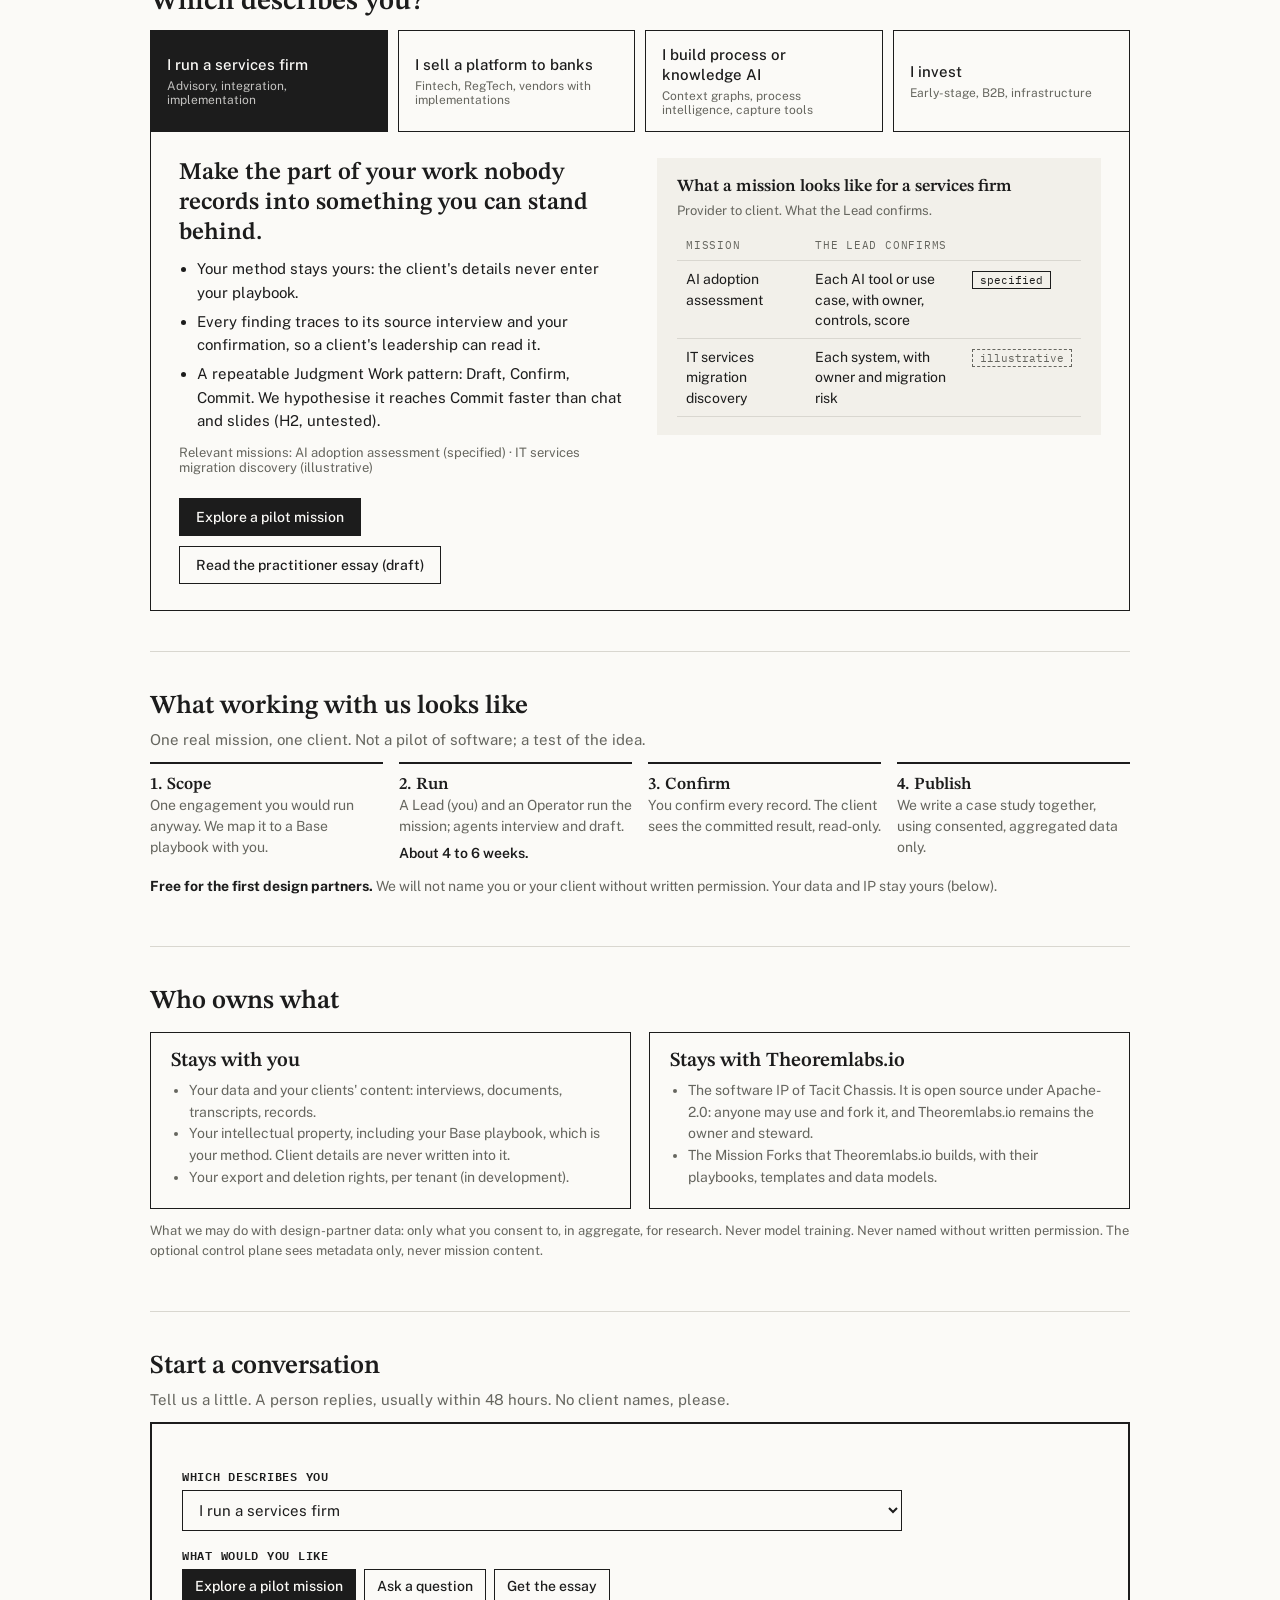
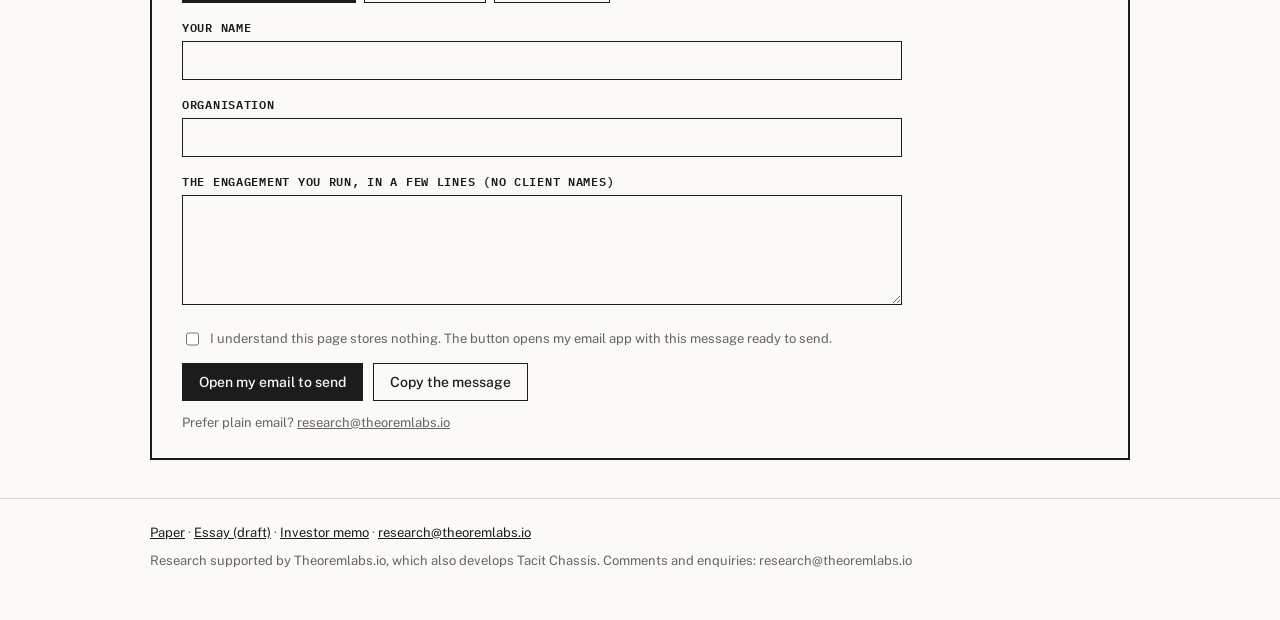
==== commit 2e34cc5a: "Investor memo: remove the draft framing Co-Authored-By: Claude Sonnet 5.5 <noreply@anthropic.com>" ====
--- a/site/index.html
+++ b/site/index.html
@@ -258,7 +258,7 @@
 </section>
 </main>
 <a class="mbar" href="#contact">Start a conversation</a>
-<footer><div class="wrap"><div class="fl"><a href="/paper/">Paper</a> · <a href="/essay/">Essay (draft)</a> · <a href="/investors/">Investor memo (draft)</a> · <a href="mailto:research@theoremlabs.io">research@theoremlabs.io</a></div>Research supported by Theoremlabs.io, which also develops Tacit Chassis. Comments and enquiries: research@theoremlabs.io</div></footer>
+<footer><div class="wrap"><div class="fl"><a href="/paper/">Paper</a> · <a href="/essay/">Essay (draft)</a> · <a href="/investors/">Investor memo</a> · <a href="mailto:research@theoremlabs.io">research@theoremlabs.io</a></div>Research supported by Theoremlabs.io, which also develops Tacit Chassis. Comments and enquiries: research@theoremlabs.io</div></footer>
 
 <script>
 const M=(s,b)=>'mailto:research@theoremlabs.io?subject='+encodeURIComponent(s)+(b?'&body='+encodeURIComponent(b):'');
@@ -282,7 +282,7 @@
  h:'Knowledge management stored documents. Nobody built a system for judgment management.',
  b:['The missing system: we have systems of record for customers, money and code, and no system for managing what experts know, decide and stand behind: judgment management.','Why now: agents can interview, draft and score, and a named person can confirm. Most others capture knowledge inside one enterprise; the provider-and-client version is open for a few quarters.','The plan: an open-source Chassis (Apache-2.0, in development), five to eight design partners, about ten completed missions. Seven public hypotheses show what would change our mind.'],
  mission:'',
- hook:()=>'',cta:['Book 30 minutes','[Investor] 30-minute conversation'],ext:['Read the one-page memo (draft)','/investors/']}
+ hook:()=>'',cta:['Book 30 minutes','[Investor] 30-minute conversation'],ext:['Read the one-page memo','/investors/']}
 };
 const $=id=>document.getElementById(id);
 function svc(){return '<div class="hookbox"><h4>What a mission looks like for a services firm</h4><p class="sub">Provider to client. What the Lead confirms.</p><div class="tw"><table><tr><th>Mission</th><th>The Lead confirms</th><th></th></tr><tr><td>AI adoption assessment</td><td>Each AI tool or use case, with owner, controls, score</td><td><span class="chip">specified</span></td></tr><tr><td>IT services migration discovery</td><td>Each system, with owner and migration risk</td><td><span class="chip o">illustrative</span></td></tr></table></div></div>'}
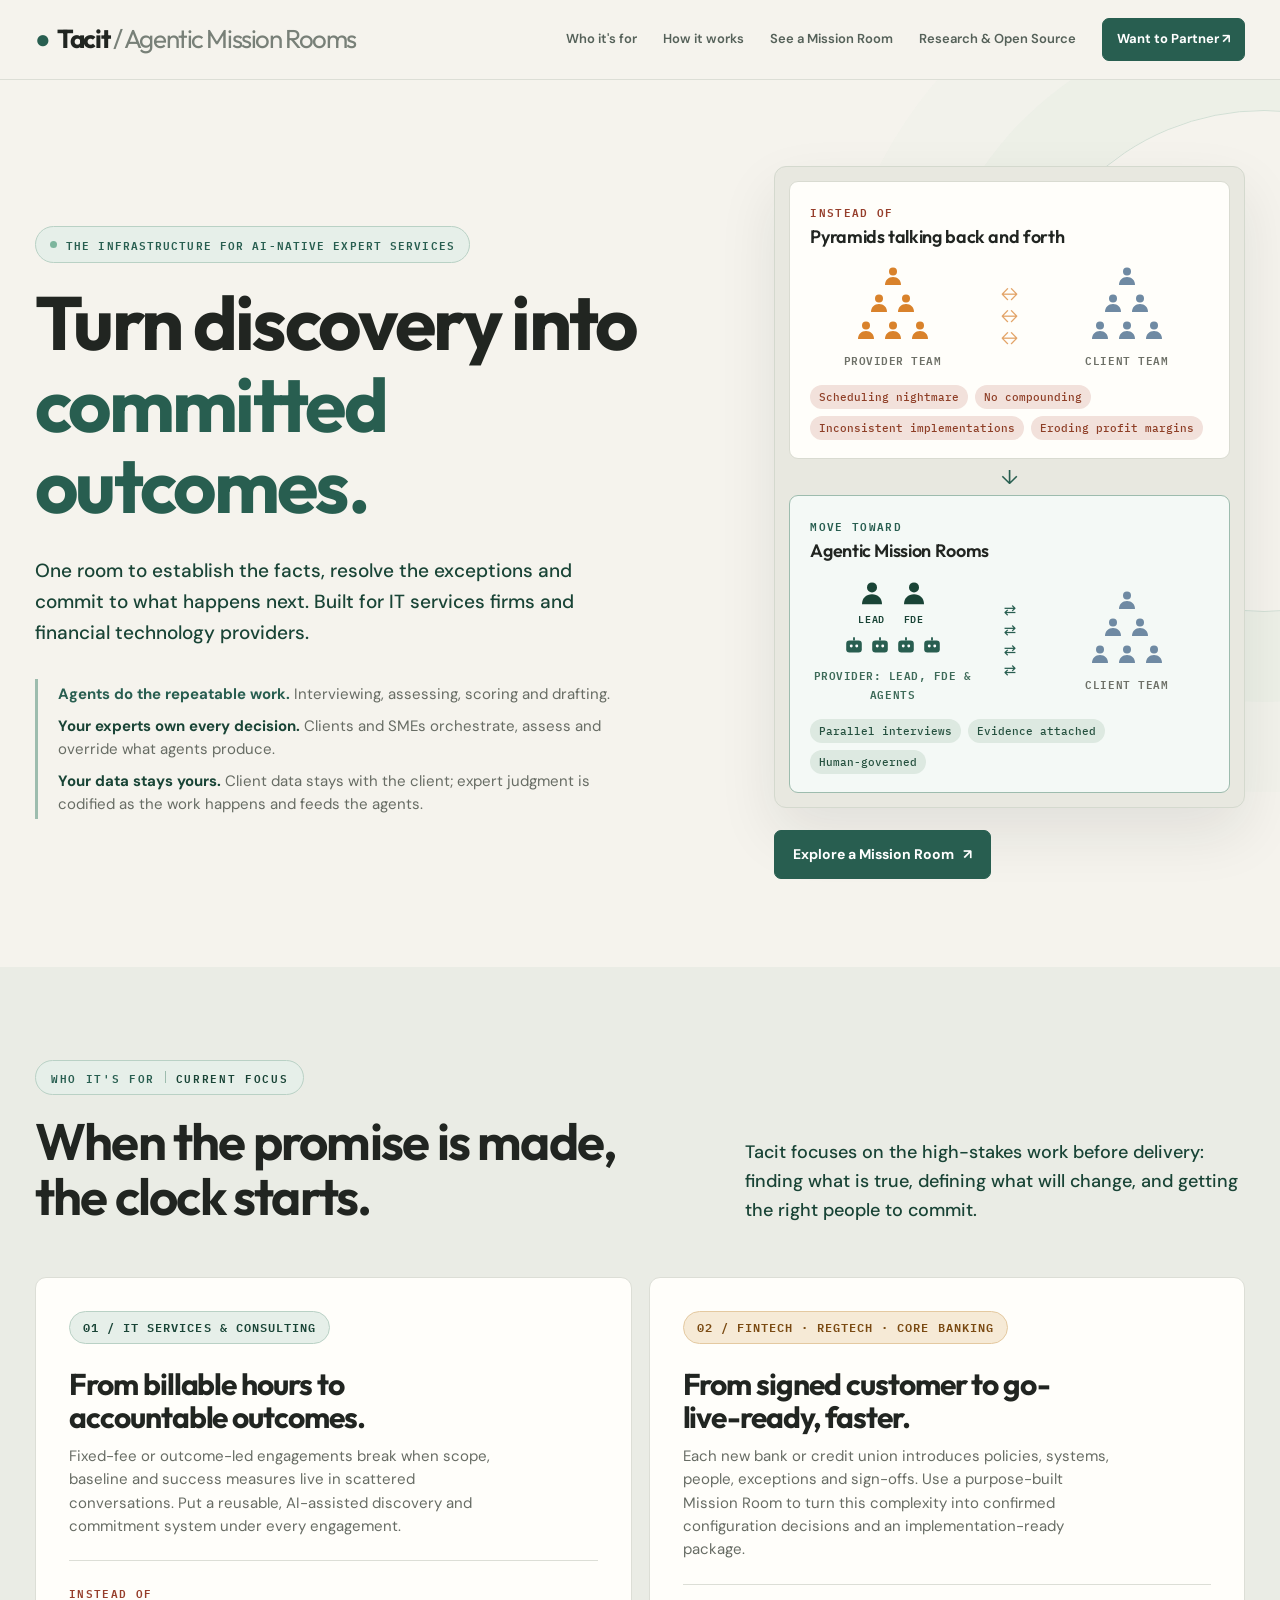
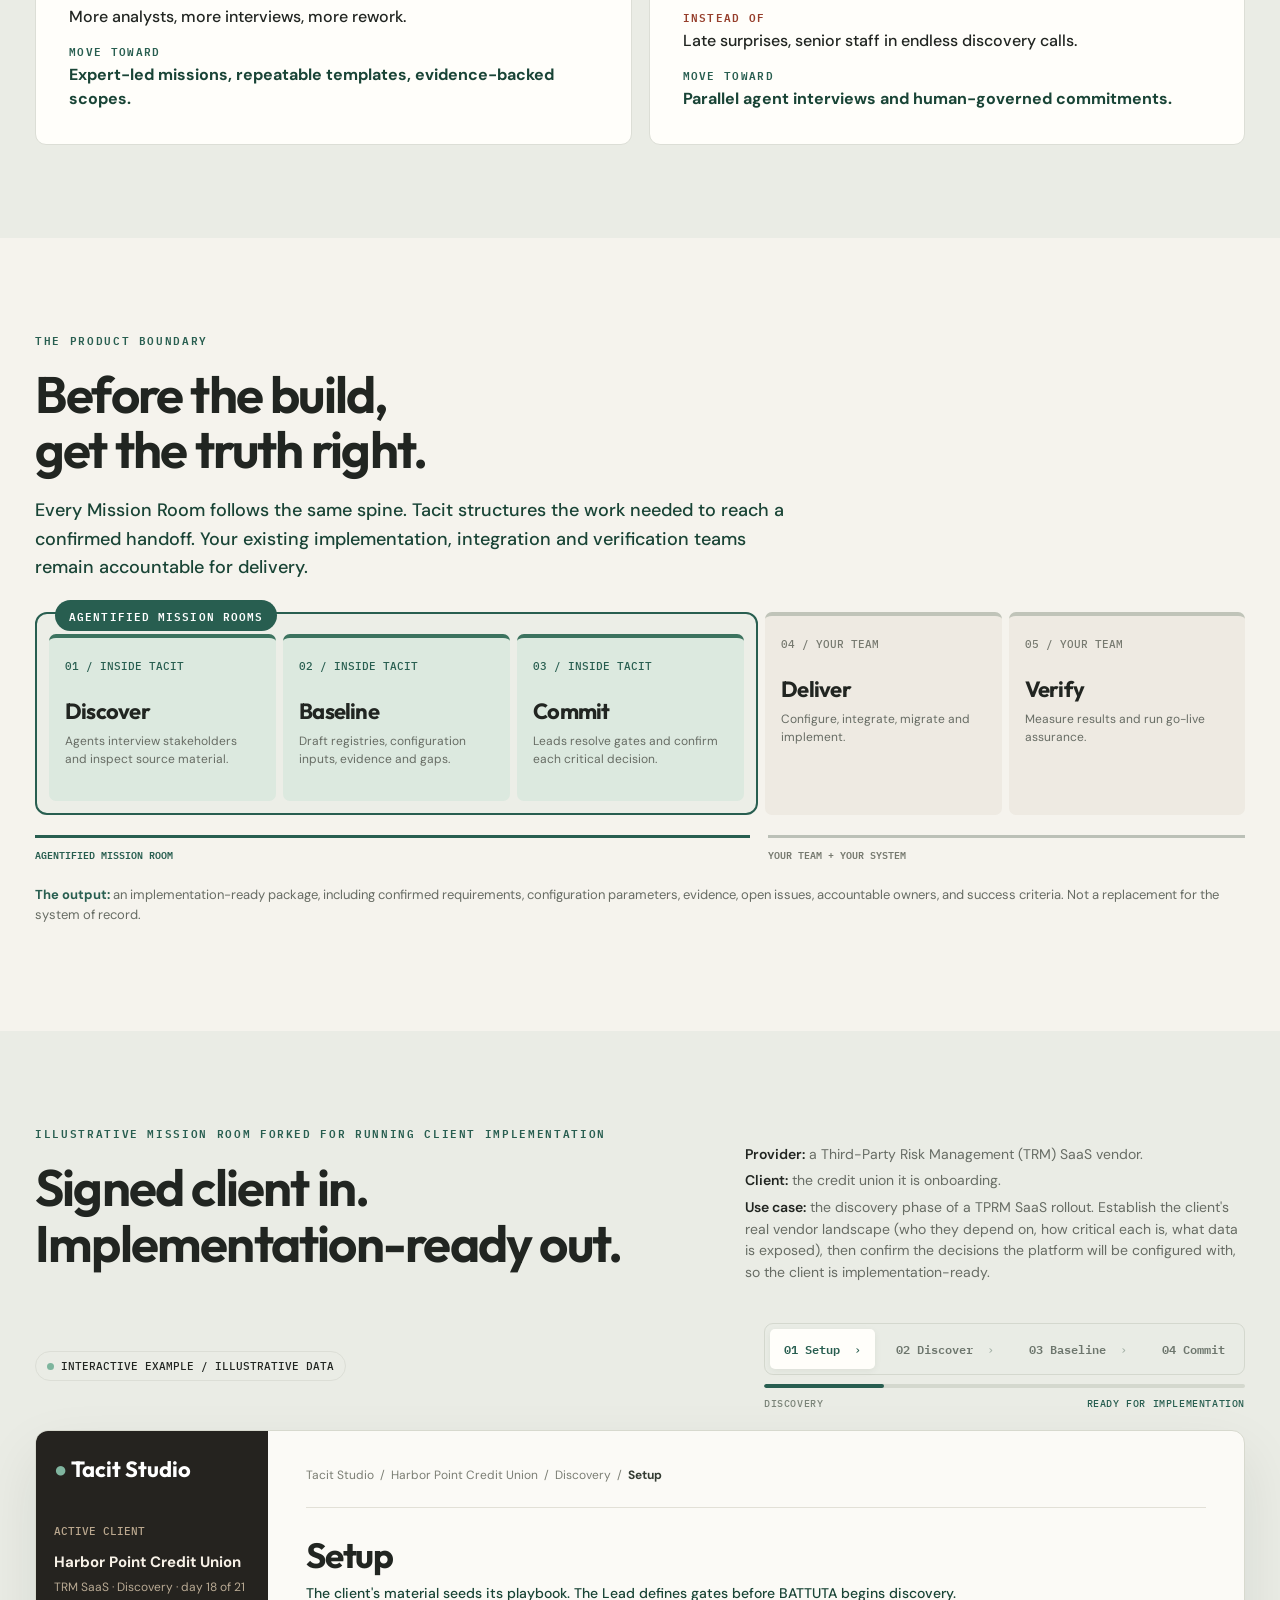
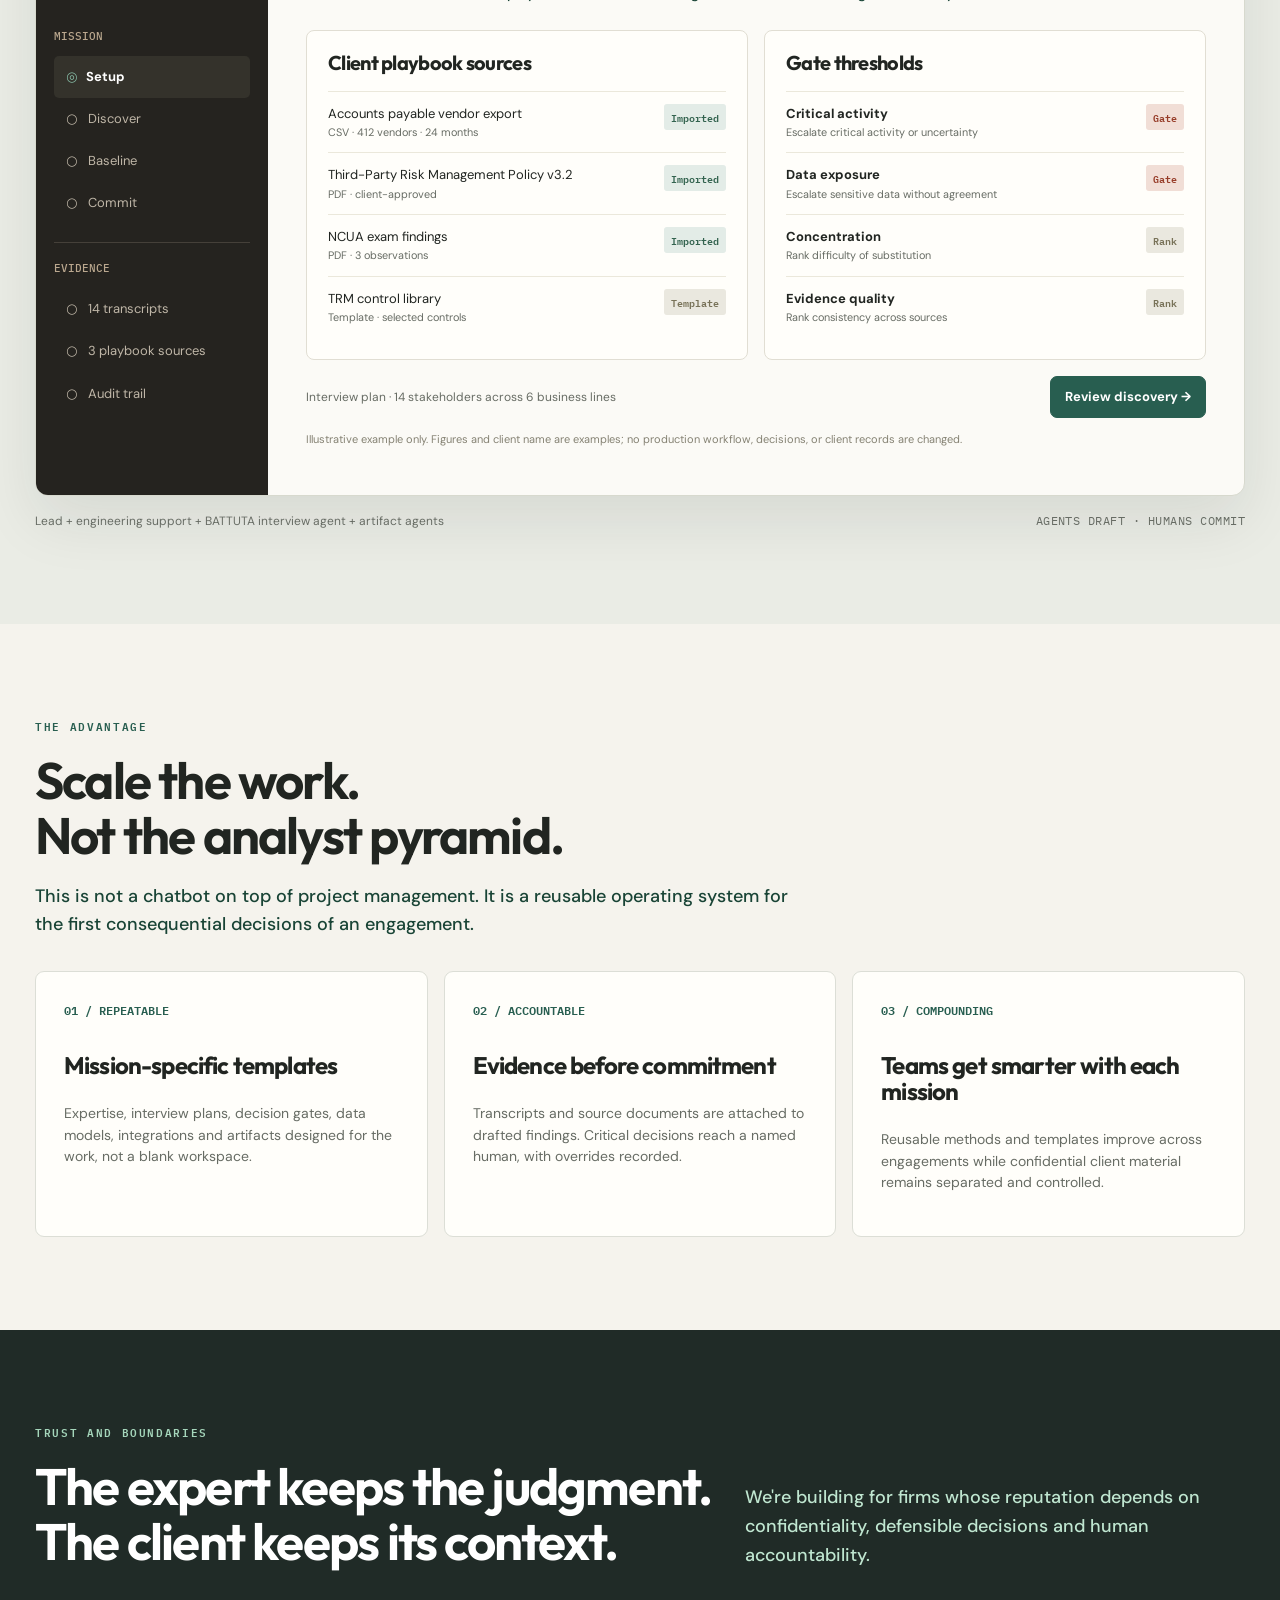
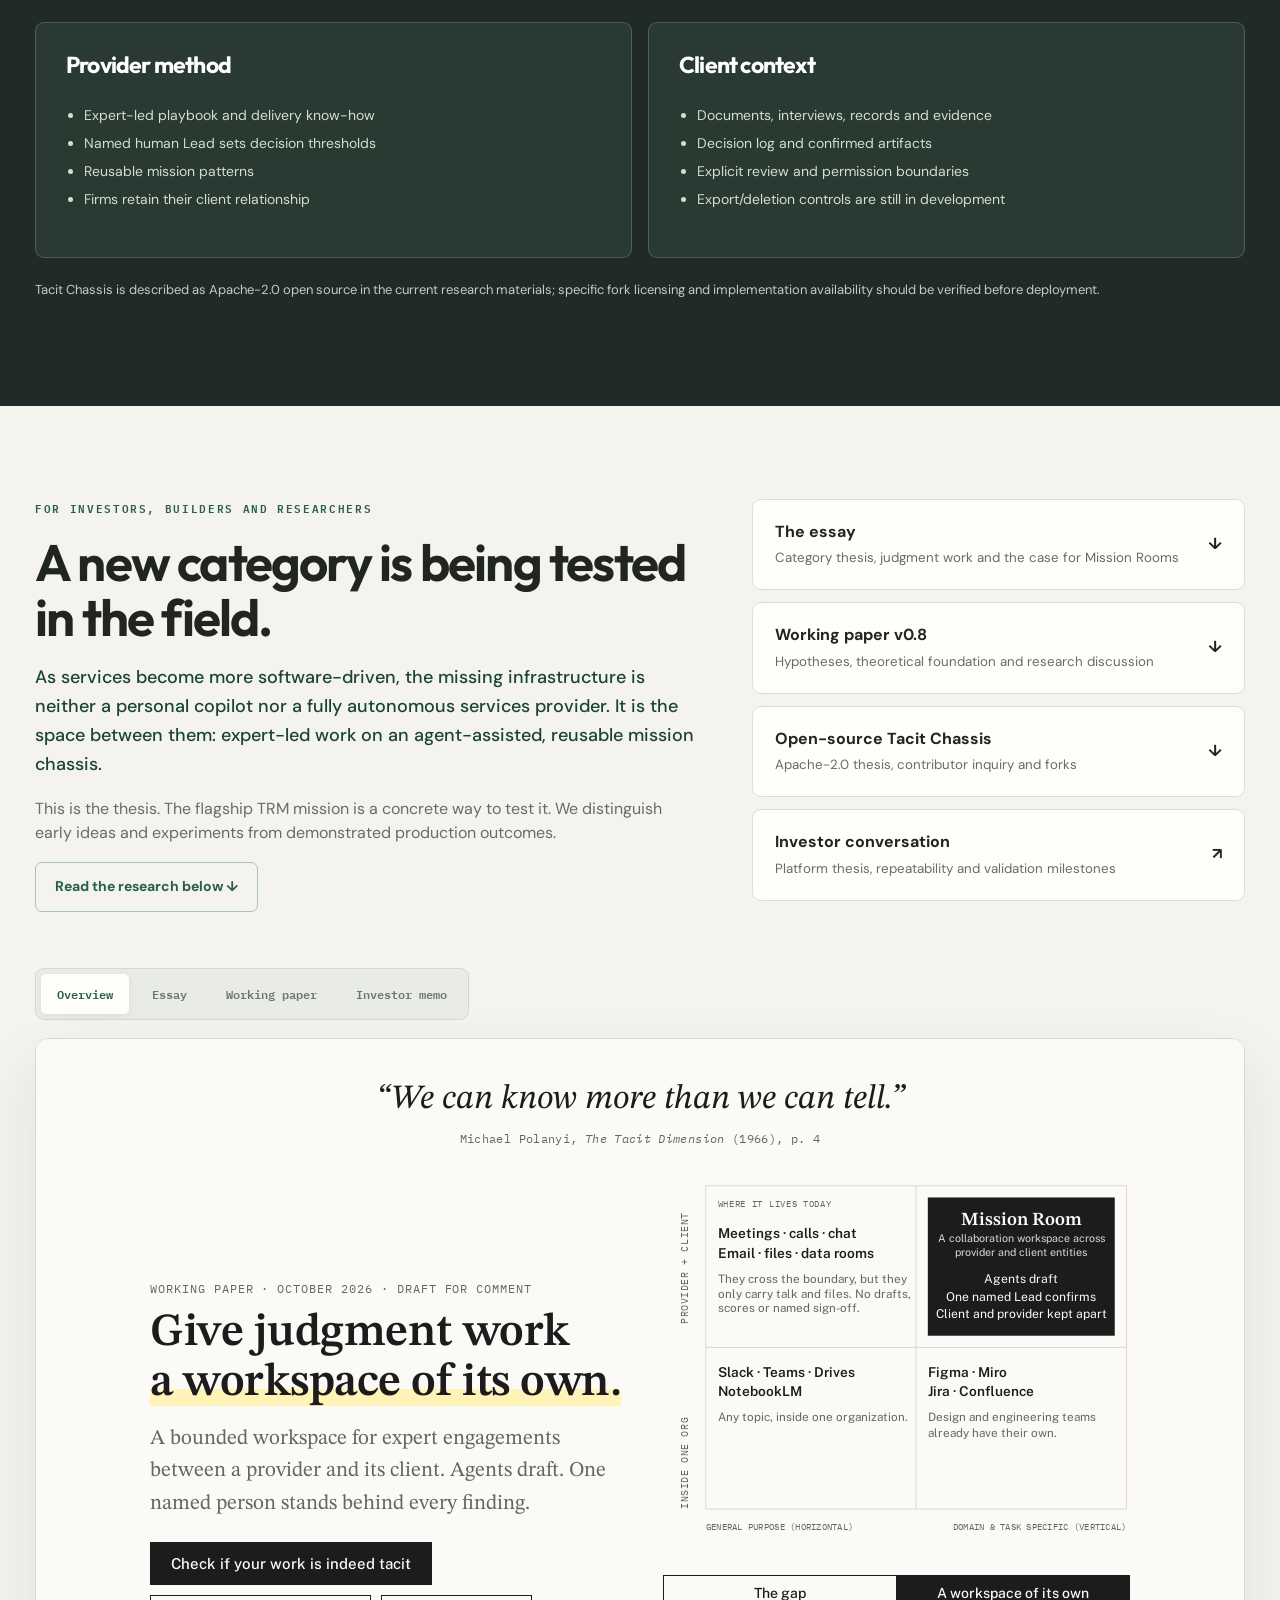
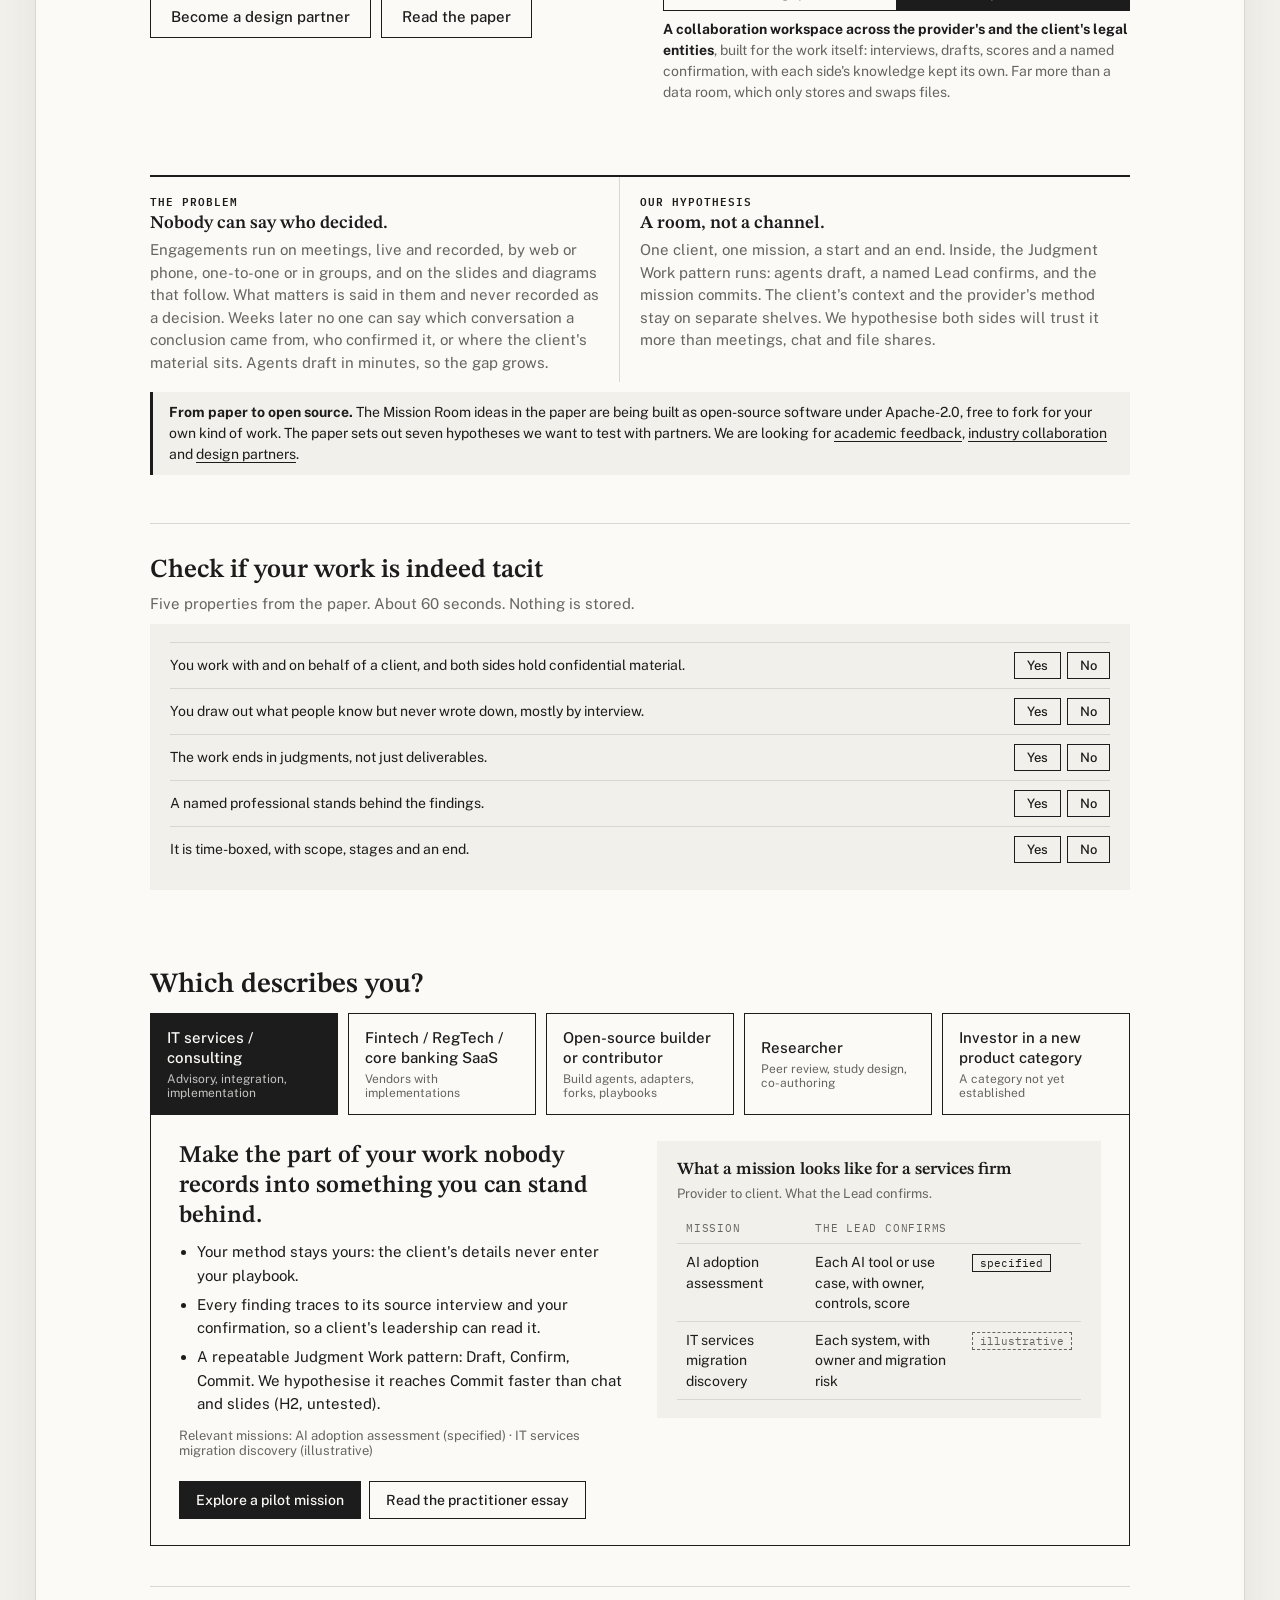
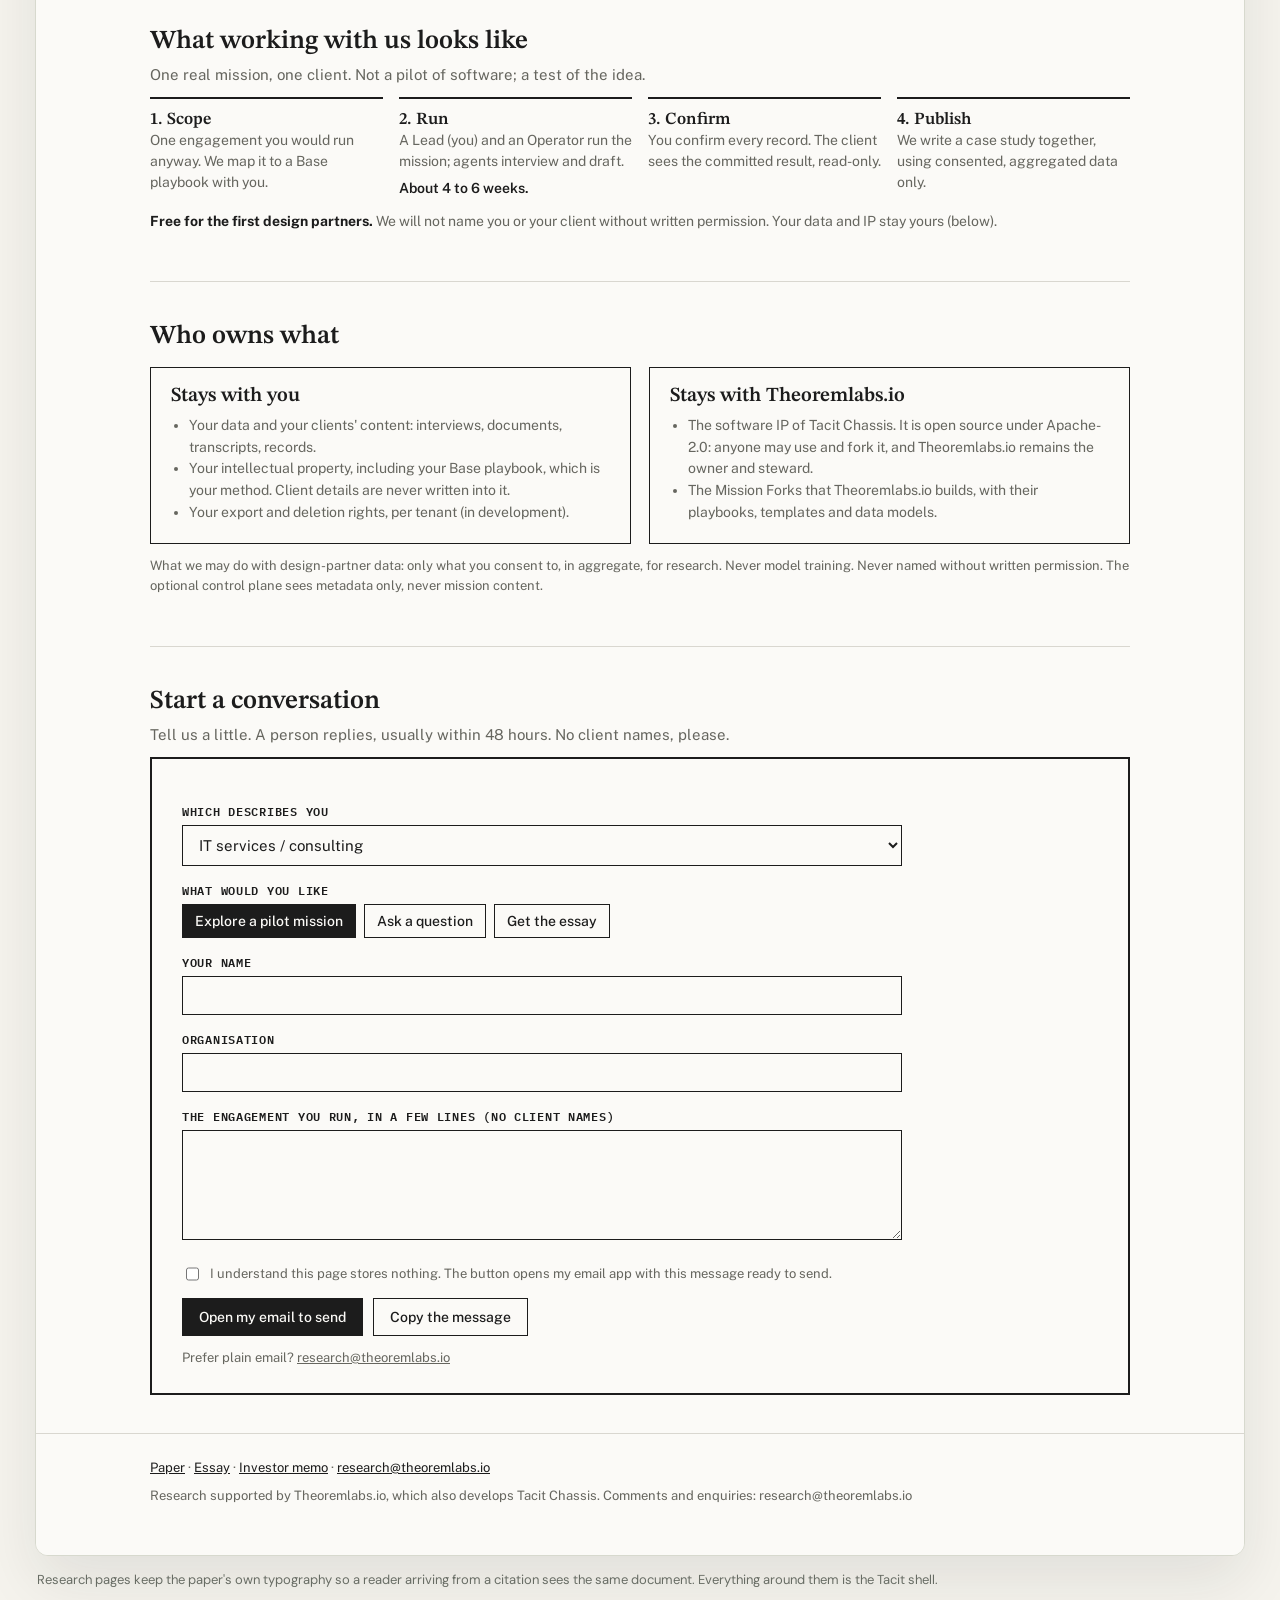
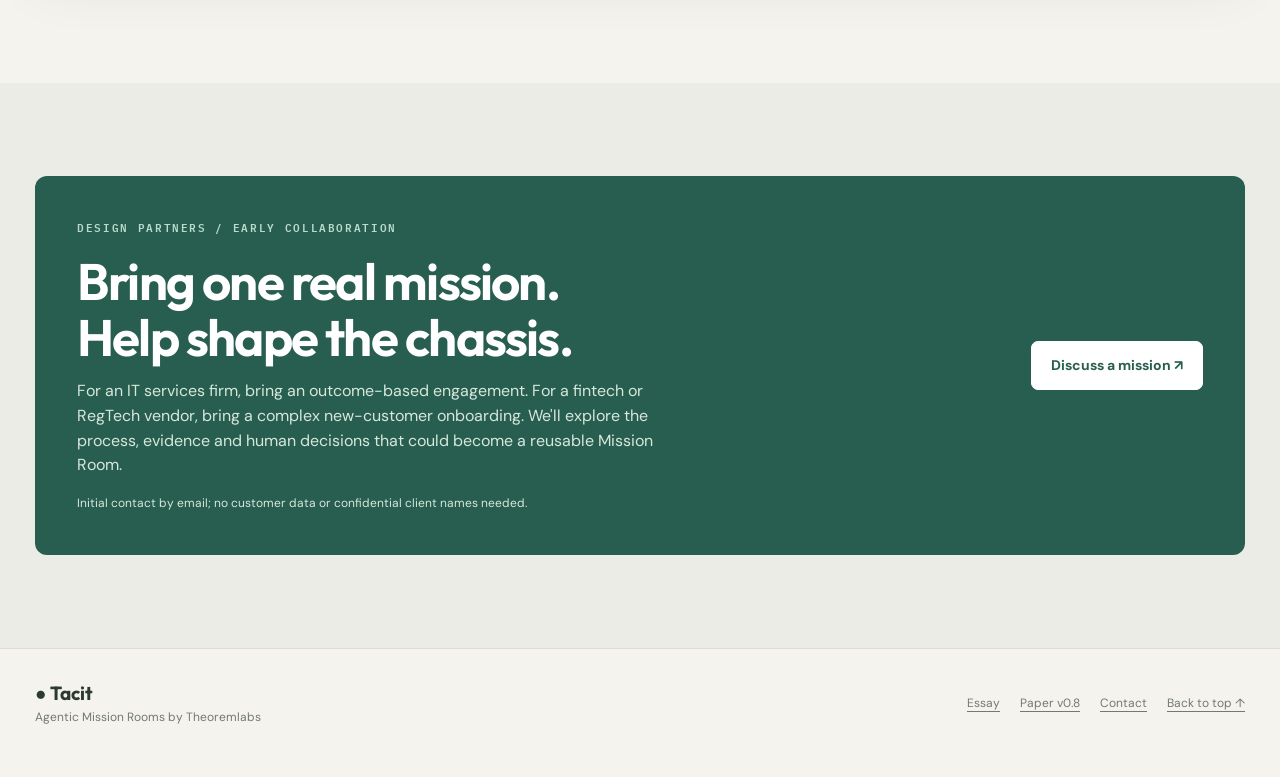
==== commit 66f3e25d: "Home: adopt the v6 design, with the research pages under Research & Open Source The v5 home now fron" ====
--- a/site/index.html
+++ b/site/index.html
@@ -1,23 +1,86 @@
 <!doctype html>
 <html lang="en">
 <head>
-<meta charset="utf-8">
+<meta charset="UTF-8"><meta name="viewport" content="width=device-width, initial-scale=1">
 <meta name="color-scheme" content="light">
-<meta name="viewport" content="width=device-width,initial-scale=1">
-<meta name="description" content="A bounded workspace for expert engagements between a provider and its client. Agents draft; one named person stands behind every finding. Working paper and open-source Chassis.">
 <link rel="canonical" href="https://tacit.theoremlabs.io/">
-<meta property="og:title" content="Tacit: give judgment work a workspace of its own">
-<meta property="og:description" content="A bounded workspace for expert engagements between a provider and its client. Agents draft; one named person stands behind every finding. Working paper and open-source Chassis.">
+<link rel="icon" href="data:image/svg+xml,%3Csvg%20xmlns%3D%27http%3A//www.w3.org/2000/svg%27%20viewBox%3D%270%200%2032%2032%27%3E%3Crect%20width%3D%2732%27%20height%3D%2732%27%20fill%3D%27%231c1c1c%27/%3E%3Ctext%20x%3D%2716%27%20y%3D%2723%27%20font-size%3D%2720%27%20text-anchor%3D%27middle%27%20fill%3D%27%23fbfaf7%27%20font-family%3D%27Georgia%2Cserif%27%20font-weight%3D%27600%27%3ET%3C/text%3E%3C/svg%3E">
+<meta property="og:title" content="Tacit — Agentic Mission Rooms for outcome-driven services">
+<meta property="og:description" content="From signed client to implementation-ready. Tacit Mission Rooms help IT services and fintech teams turn discovery into evidence-backed commitments, with agents drafting and humans deciding.">
 <meta property="og:type" content="website">
 <meta property="og:url" content="https://tacit.theoremlabs.io/">
-<link rel="icon" href="data:image/svg+xml,%3Csvg%20xmlns%3D%27http%3A//www.w3.org/2000/svg%27%20viewBox%3D%270%200%2032%2032%27%3E%3Crect%20width%3D%2732%27%20height%3D%2732%27%20fill%3D%27%231c1c1c%27/%3E%3Ctext%20x%3D%2716%27%20y%3D%2723%27%20font-size%3D%2720%27%20text-anchor%3D%27middle%27%20fill%3D%27%23fbfaf7%27%20font-family%3D%27Georgia%2Cserif%27%20font-weight%3D%27600%27%3ET%3C/text%3E%3C/svg%3E">
-<title>Tacit: give judgment work a workspace of its own</title>
+<title>Tacit — Agentic Mission Rooms for outcome-driven services</title>
+<meta name="description" content="From signed client to implementation-ready. Tacit Mission Rooms help IT services and fintech teams turn discovery into evidence-backed commitments, with agents drafting and humans deciding.">
 <link href="https://fonts.googleapis.com/css2?family=IBM+Plex+Mono:wght@400;500&family=Public+Sans:wght@400;500;600&family=STIX+Two+Text:ital,wght@0,400;0,600;1,400&display=swap" rel="stylesheet">
-<style>
-:root{color-scheme:light;--bg:#fbfaf7;--ink:#1c1c1c;--muted:#66665f;--rule:#d9d7d0;--panel:#f2f0ea;--hi:#fff3b8;--tbc:#8a3b27;
+<link rel="preconnect" href="https://fonts.googleapis.com"><link rel="preconnect" href="https://fonts.gstatic.com" crossorigin>
+<link href="https://fonts.googleapis.com/css2?family=DM+Sans:wght@400;500;600;700&family=IBM+Plex+Mono:wght@400;500;600&family=Outfit:wght@400;500;600;700;800&display=swap" rel="stylesheet">
+<style>:root{--paper:var(--color-background,#f5f3ed);--white:var(--color-surface,#fffefa);--ink:var(--color-text,#212521);--muted:var(--color-text-muted,#676c64);--line:var(--color-border,#dcded6);--forest:var(--color-primary,#285e50);--forest-deep:#194436;--mint:#d8e9df;--warm:#f4ead2;--red:#963e2b;--red-soft:#f5e6e0;--shadow:0 25px 60px rgba(26,36,30,.09)}
+@scope (body) to (.sheet){
+
+
+*{box-sizing:border-box}:scope{scroll-behavior:smooth}:scope{margin:0;background:var(--paper);color:var(--ink);font-family:'DM Sans',system-ui,sans-serif;line-height:1.55;font-size:16px}button,input,select,textarea{font:inherit}button,a{ -webkit-tap-highlight-color:transparent}a{color:inherit;text-decoration:none}button{cursor:pointer}button:focus-visible,a:focus-visible,input:focus-visible,textarea:focus-visible{outline:3px solid #6eae92;outline-offset:3px}h1,h2,h3,h4,p{margin-top:0}h1,h2,h3,h4{font-family:'Outfit',system-ui,sans-serif;letter-spacing:-.035em;line-height:1.08}h1{font-size:clamp(3.15rem,5.9vw,6rem);font-weight:700;margin-bottom:28px}h2{font-size:clamp(2.3rem,4vw,4.1rem);font-weight:650;margin-bottom:18px}h3{font-size:1.35rem}p{color:var(--muted)}.mono{font-family:'IBM Plex Mono',monospace;letter-spacing:.04em}.tiny{font-size:11px}.eyebrow{font-family:'IBM Plex Mono',monospace;font-size:11px;font-weight:600;letter-spacing:.15em;text-transform:uppercase;color:var(--forest);margin-bottom:19px}.container{width:min(1210px,calc(100% - 56px));margin:auto}.narrow{max-width:760px}.btn{display:inline-flex;align-items:center;justify-content:center;gap:9px;border-radius:7px;padding:13px 19px;font-weight:700;font-size:14px;border:1px solid var(--forest);background:var(--forest);color:white;transition:.2s}.btn:hover{background:var(--forest-deep);transform:translateY(-1px)}.btn.alt{color:var(--forest);background:transparent;border-color:#aac3b8}.btn.alt:hover{background:#e3ece6}.btn.small{padding:10px 14px;font-size:13px}.pill{font:500 11px 'IBM Plex Mono',monospace;border:1px solid var(--line);padding:7px 11px;border-radius:99px;display:inline-flex;gap:7px;align-items:center}.dot{width:7px;height:7px;background:#7db59d;display:inline-block;border-radius:100%}.rule{border-top:1px solid var(--line)}
+
+/* Subtitle treatment: supporting text under headings reads in brand green, a step heavier, so it draws the eye */
+.subtitle{color:var(--forest-deep);font-weight:500;font-size:18px;line-height:1.6}
+.dark .subtitle{color:#bfe6d0}
+.subtitle strong{color:var(--forest);font-weight:700}
+
+nav{height:80px;position:sticky;top:0;background:rgba(245,243,237,.96);backdrop-filter:blur(16px);z-index:50;border-bottom:1px solid var(--line)}.navinner{height:100%;display:flex;align-items:center;gap:30px}.brand{font-family:'Outfit',sans-serif;font-size:26px;font-weight:700;letter-spacing:-.055em;margin-right:auto}.brandmark{color:var(--forest);margin-right:8px}.links{display:flex;gap:26px;align-items:center;font-size:13px;font-weight:600;color:#556159}.links a:hover{color:var(--forest)}
+.hero{padding:86px 0 88px;position:relative;overflow:hidden}.hero:before{content:'';width:500px;height:500px;border:1px solid #d2e0d5;border-radius:50%;position:absolute;right:-235px;top:30px;box-shadow:0 0 0 90px rgba(220,232,220,.25),0 0 0 180px rgba(220,232,220,.14);pointer-events:none}.hero-grid{display:grid;grid-template-columns:1.17fr .83fr;align-items:center;gap:76px;position:relative}.hero h1{max-width:760px}.hero h1 em{font-style:normal;color:var(--forest)}.hero .eyebrow{display:inline-flex;align-items:flex-start;gap:9px;max-width:600px;line-height:1.6;letter-spacing:.1em;padding:9px 14px;border:1px solid #b9d1c5;background:#e6efe9;border-radius:99px}.hero .eyebrow .dot{margin-top:5px;flex:none}.lede{font-size:19px;line-height:1.65;max-width:590px}
+/* Hero tagline: the three-line promise, made the visual anchor under the lede */
+.hero-main{position:relative}.hero-main h1{max-width:900px}.hero-main .lede{max-width:700px}.hero-actions{margin:28px 0 0}.promise-grid{display:grid;grid-template-columns:repeat(3,1fr);gap:16px;margin-top:52px}.promise{padding:24px 26px;background:var(--white);border:1px solid var(--line);border-top:4px solid #3c735f;border-radius:9px}.promise .num{font:600 11px 'IBM Plex Mono',monospace;letter-spacing:.1em;color:var(--forest);margin-bottom:18px}.promise h3{font-size:22px;margin-bottom:8px}.promise p{font-size:14.5px;margin:0}
+.hero-side{display:grid;gap:22px}.flow{background:#e8e8e0;border:1px solid #d4d9ce;border-radius:12px;padding:14px;box-shadow:var(--shadow);display:grid;gap:8px}.lane{background:var(--white);border:1px solid #d9dbd1;border-radius:9px;padding:20px 20px 18px}.lane.after{border-color:#9dbcae;background:#f4f9f6}.lane-tag{font:600 11px 'IBM Plex Mono',monospace;letter-spacing:.12em;text-transform:uppercase;margin-bottom:4px}.lane-tag.instead{color:var(--red)}.lane-tag.toward{color:var(--forest)}.lane-title{font:600 18px 'Outfit',sans-serif;letter-spacing:-.02em;margin-bottom:16px}.ic{width:30px;height:30px;flex:none}.actors{display:flex;align-items:flex-end;gap:6px}.people{color:#8b8f86;flex-wrap:wrap}.people .ic:nth-child(3n){color:#a9604f}.agents{color:var(--forest)}.lead{color:var(--forest-deep);flex-direction:column;align-items:center;gap:3px}.lead .ic{width:34px;height:34px}.lead small{font:600 9.5px 'IBM Plex Mono',monospace;letter-spacing:.06em;text-transform:uppercase;white-space:nowrap}.steps{display:flex;align-items:center;gap:12px;flex-wrap:wrap}.arr{color:#6a8f7e;font-size:18px}.doc{border:1px solid #b9d1c5;background:#fff;border-radius:6px;padding:10px 12px;font:600 12px 'DM Sans',sans-serif;line-height:1.25;max-width:110px;color:var(--forest-deep)}.chips{display:flex;flex-wrap:wrap;gap:7px;margin-top:16px}.chips span{font:500 11px 'IBM Plex Mono',monospace;padding:5px 9px;border-radius:99px;background:#f2e1db;color:#8e3e26}.lane.after .chips span{background:#dde9e1;color:#25513f}.flow-arrow{text-align:center;color:var(--forest);font-size:20px;line-height:1}.hero-cta{display:grid;gap:10px;justify-items:start}
+.pyramid{display:grid;justify-items:center;gap:0;color:#d9822b;margin:2px 0 4px}.prow{display:flex;align-items:center;gap:6px}.prow .ic{width:28px;height:28px}.bf{font-size:13px;color:#e3a468}.vf{font-size:13px;line-height:1;color:#e3a468;margin:2px 0}
+.duo{display:grid;grid-template-columns:1fr 58px 1fr;align-items:center;gap:6px}.team{display:grid;justify-items:center;gap:8px}.tl{font:600 10.5px 'IBM Plex Mono',monospace;letter-spacing:.05em;text-transform:uppercase;text-align:center;color:#6d7067}.pyr{display:grid;gap:3px;justify-items:center}.pyr .prow{display:flex;gap:3px}.pyr .ic{width:24px;height:24px}.team.prov{color:#d9822b}.team.client{color:#6f8aa3}.team.prov.small{color:var(--forest)}.lf{display:flex;gap:12px}.who{display:grid;justify-items:center;gap:1px;color:var(--forest-deep)}.who .ic{width:30px;height:30px}.who small{font:600 9.5px 'IBM Plex Mono',monospace;letter-spacing:.06em;text-transform:uppercase}.agrow{display:flex;gap:4px;color:var(--forest)}.agrow .ic{width:22px;height:22px}.link{display:grid;gap:5px;justify-items:center;color:#e3a468;font-size:17px;line-height:1}.link.par{color:var(--forest);font-size:15px}.lane.after .team.prov .tl{color:#3d6a58}
+.mission-note{max-width:500px;font-size:14px;line-height:1.55}.mission-note p{margin:0 0 5px;color:var(--muted)}.mission-note strong{color:var(--ink);font-weight:600}
+.stepper{display:grid;gap:9px;justify-items:end}.step-hint{display:flex;align-items:center;gap:10px;font-size:12.5px;color:var(--muted)}.step-hint b{color:var(--forest-deep);font-weight:600}.step-hint .go{font:600 10.5px 'IBM Plex Mono',monospace;letter-spacing:.1em;text-transform:uppercase;background:var(--forest);color:#fff;border-radius:99px;padding:4px 11px}.tabbar button:not(:last-child):after{content:'›';margin-left:14px;color:#a3b0a6;font-weight:400}.tabbar button.active:not(:last-child):after{color:var(--forest)}.tabbar button.next{animation:nudge 1.9s ease-in-out infinite}.trail{width:100%;height:4px;border-radius:4px;background:#d4d8ce;overflow:hidden}.trail .fill{height:100%;width:25%;background:var(--forest);border-radius:4px;transition:width .35s ease}.trail-label{width:100%;display:flex;justify-content:space-between;font:500 10px 'IBM Plex Mono',monospace;letter-spacing:.06em;text-transform:uppercase;color:#7b8479}.trail-label span:last-child{color:var(--forest)}@media(prefers-reduced-motion:reduce){.tabbar button.next{animation:none}}
+.funnel{margin-top:52px}.boxed{grid-column:1/4;display:grid;grid-template-columns:repeat(3,1fr);gap:7px;position:relative;padding:20px 12px 12px;border:2px solid var(--forest);border-radius:12px;background:rgba(40,94,80,.04)}.box-label{position:absolute;top:-14px;left:18px;background:var(--forest);color:#fff;font:600 11px 'IBM Plex Mono',monospace;letter-spacing:.1em;text-transform:uppercase;padding:6px 14px;border-radius:99px;white-space:nowrap}.boxed .funnel-step{min-height:150px}
+.hero-promise{margin:30px 0 0;max-width:600px;padding:4px 0 4px 20px;border-left:3px solid #9dbcae}.hero-promise .headline{font-family:'Outfit',system-ui,sans-serif;font-size:1.05rem;font-weight:600;line-height:1.4;letter-spacing:-.01em;color:var(--ink);margin:0 0 14px}.hero-promise .headline em{font-style:normal;color:var(--forest)}.hero-promise ul{list-style:none;margin:0;padding:0;display:grid;gap:10px}.hero-promise li{font-size:15px;line-height:1.5;color:var(--muted)}.hero-promise li b{color:var(--forest-deep);font-weight:700}.hero-promise li:first-child b{color:var(--forest)}
+.hero-side{display:grid;gap:22px}.hero-cta{display:grid;gap:10px;justify-items:start}.hero-cta .btn{text-align:left;line-height:1.35;padding:14px 18px}.hero-cta small{font-size:12px;color:var(--muted)}
+.hero-visual{background:#e8e8e0;border:1px solid #d4d9ce;border-radius:12px;padding:14px;box-shadow:var(--shadow);transform:rotate(1deg)}.hero-visual .visual-top{display:flex;justify-content:space-between;padding:4px 7px 12px;align-items:center}.mock{background:#f8f7f2;border:1px solid #d9dbd1;border-radius:9px;overflow:hidden}.mock-heading{padding:15px 17px;border-bottom:1px solid #dddcd5;display:flex;justify-content:space-between;align-items:center}.mock-title{font:650 17px 'Outfit',sans-serif}.mock-main{display:grid;grid-template-columns:96px 1fr;min-height:288px}.mock-sidebar{background:#242520;color:#deddd3;padding:20px 9px;font-size:9px}.mock-sidebar div{margin-bottom:14px}.mock-sidebar .active{padding:7px;background:#373b33;border-radius:3px}.mock-body{padding:17px}.mock-bars{display:grid;grid-template-columns:repeat(3,1fr);gap:7px;margin-bottom:12px}.mock-num{background:#fff;border:1px solid #e1e0da;padding:10px;border-radius:4px;font:700 17px 'Outfit',sans-serif}.mock-num span{display:block;font:500 8px 'IBM Plex Mono',monospace;color:#6d7067;margin-bottom:6px}.mock-alert{background:#f5e8e3;border:1px solid #e7b9ae;border-radius:4px;padding:11px;font-size:10px;margin-bottom:11px}.mock-table{background:white;border:1px solid #e1e0da;border-radius:4px;padding:7px 11px}.mock-row{display:grid;grid-template-columns:1.5fr 1fr 1fr;gap:7px;padding:9px 0;border-bottom:1px solid #efeee8;font-size:10px}.mock-row:last-child{border:0}.mock-tag{font-size:9px;background:#dde9e1;color:#315d4b;padding:2px 6px;width:fit-content;border-radius:2px}.mock-tag.warn{background:#f4ddd3;color:#8e3e26}
+.section{padding:93px 0}.section.altbg{background:#eaece5}.section.dark{background:#202b27;color:#fff}.dark p{color:#c0cdc4}.dark .eyebrow{color:#a5d6bb}.sectionhead{display:flex;align-items:end;justify-content:space-between;gap:32px;margin-bottom:34px}.sectionhead p{max-width:500px}.two{display:grid;grid-template-columns:repeat(2,minmax(0,1fr));gap:17px}
+
+/* Section pill: "Who it's for | Current Focus" */
+.eyebrow.pilled{display:inline-flex;align-items:center;gap:10px;padding:8px 15px;border:1px solid #b9d1c5;background:#e6efe9;border-radius:99px}.eyebrow.pilled .sep{width:1px;height:12px;background:#9dbcae}.eyebrow.pilled .focus{color:var(--forest-deep)}
+
+.audience-card{border:1px solid var(--line);border-radius:11px;padding:33px;background:var(--white);display:flex;flex-direction:column;align-items:start;min-height:340px;transition:.2s}.audience-card:hover{border-color:#80a491;transform:translateY(-2px)}
+/* Card pills: filled, high contrast */
+.audience-card .aud-label{display:inline-block;background:var(--forest);color:#fff;font-weight:600;font-size:12.5px;letter-spacing:.07em;padding:9px 16px;border-radius:99px;margin-bottom:24px;box-shadow:0 6px 14px rgba(40,94,80,.22)}
+.audience-card:nth-child(2) .aud-label{background:#a8651b;box-shadow:0 6px 14px rgba(168,101,27,.25)}.audience-card h3{font-size:30px;max-width:425px;margin-bottom:12px}.audience-card p{font-size:15px;max-width:435px}
+/* Instead of / Move toward: the part a buyer should remember */
+.pain{margin-top:auto;padding-top:22px;border-top:1px solid var(--line);width:100%;display:grid;gap:12px;font-size:16px;line-height:1.5;color:var(--ink);font-weight:500}.pain>div{display:grid;gap:3px}.pain .tag{font:600 11px 'IBM Plex Mono',monospace;letter-spacing:.12em;text-transform:uppercase}.pain .instead .tag{color:var(--red)}.pain .toward .tag{color:var(--forest)}.pain .toward{font-weight:700;color:var(--forest-deep)}
+.audience-card p{margin-bottom:22px}
+
+.funnel{display:grid;grid-template-columns:repeat(5,1fr);gap:7px;margin:30px 0 20px}.funnel-step{padding:21px 16px;border-radius:7px;background:#dce9df;border-top:4px solid #3c735f;min-height:150px}.funnel-step.out{background:#eeeae2;border-top-color:#c0c4b9}.funnel-step .n{font:500 11px 'IBM Plex Mono',monospace;display:block;margin-bottom:27px;color:var(--forest)}.funnel-step.out .n{color:#777a70}.funnel-step h3{font-size:22px;margin-bottom:8px}.funnel-step p{font-size:12px;line-height:1.5}.scope{display:flex;gap:18px;align-items:center;font-size:13px}.scope .line{flex:3;height:3px;background:var(--forest);position:relative}.scope .line:after{content:'AGENTIFIED MISSION ROOM';color:var(--forest);position:absolute;top:10px;font:600 10px 'IBM Plex Mono',monospace}.scope .after{flex:2;height:3px;background:#bbc0b7;position:relative}.scope .after:after{content:'YOUR TEAM + YOUR SYSTEM';color:#777a70;position:absolute;top:10px;font:600 10px 'IBM Plex Mono',monospace}
+.demo-top{display:flex;justify-content:space-between;align-items:center;gap:18px;margin-bottom:20px}.tabbar{display:flex;flex-wrap:wrap;gap:7px;padding:5px;border:1px solid #d4d8ce;background:#e9ece5;border-radius:9px}.tabbar button{border:0;background:transparent;border-radius:5px;padding:10px 14px;color:#6d766d;font:600 12px 'IBM Plex Mono',monospace}.tabbar button.active{background:var(--white);color:var(--forest);box-shadow:0 2px 7px #1c291510}.demo-shell{border-radius:13px;box-shadow:var(--shadow);border:1px solid #d7d9ce;background:#fbfaf6;display:grid;grid-template-columns:232px 1fr;min-height:560px;overflow:hidden}.demo-aside{background:#25231f;color:#ddd5c6;padding:24px 18px}.demo-aside .logo{font:700 22px 'Outfit',sans-serif;margin-bottom:41px;color:#fff}.demo-aside .tagline{font:500 11px 'IBM Plex Mono',monospace;color:#bba88f;margin-bottom:13px}.demo-aside .client{font-size:15px;font-weight:700;color:#f7f1e7}.demo-aside .meta{font-size:12px;color:#b9aa94;margin:4px 0 32px}.demo-aside .navitem{border-radius:5px;padding:11px 12px;font-size:13px;color:#bfb6a7}.demo-aside .navitem.on{background:#34322b;color:#fff;font-weight:700}.demo-aside .navitem.done:before{content:'●';font-size:8px;color:#86bba5;margin-right:11px}.demo-aside .navitem.on:before{content:'◎';color:#86bba5;margin-right:9px}.demo-aside .navitem:not(.done):not(.on):before{content:'○';margin-right:11px}.demo-aside hr{border:0;border-top:1px solid #454039;margin:18px 0}.demo-content{padding:35px 38px 36px;overflow:hidden}.crumb{font-size:12px;color:#7b7e74;border-bottom:1px solid #e2e0d7;padding-bottom:23px;margin-bottom:29px}.crumb strong{color:#333b32}.stage-panel{display:none;animation:appear .2s ease}.stage-panel.active{display:block}.stage-panel h3{font-size:35px;margin-bottom:8px}.stage-panel .sub{font-size:14px;margin-bottom:25px;color:var(--forest-deep);font-weight:500}.statgrid{display:grid;grid-template-columns:repeat(4,1fr);gap:12px;margin-bottom:20px}.stat{border:1px solid #e2dfd4;border-radius:7px;padding:14px 13px;background:#fffefa}.stat .lbl{font:500 9px 'IBM Plex Mono',monospace;letter-spacing:.055em;text-transform:uppercase;color:#867e6a;min-height:30px}.stat b{font:700 27px 'Outfit',sans-serif;display:block;margin-top:9px}.demo-cols{display:grid;grid-template-columns:1fr 1fr;gap:16px}.demo-card{border:1px solid #e1ded3;border-radius:8px;background:#fffefa;padding:21px;min-width:0}.demo-card h4{font-size:20px;margin-bottom:17px}.demo-list{list-style:none;padding:0;margin:0}.demo-list li{display:flex;justify-content:space-between;gap:9px;border-top:1px solid #ebe8db;padding:12px 0;font-size:13px}.demo-list small{color:var(--muted);display:block}.status{font:600 10px 'IBM Plex Mono',monospace;padding:4px 7px;border-radius:3px;white-space:nowrap;height:fit-content;background:#e3ece7;color:#33634f}.status.warn{background:#f1ded6;color:#973d29}.status.neutral{background:#eae8df;color:#787258}.escalation{background:#f6e7e1;border:1px solid #c98f7d;color:#923a28;border-radius:7px;padding:18px 20px;display:flex;justify-content:space-between;gap:20px;align-items:center;margin:0 0 20px}.escalation strong{font-size:13px}.escalation p{font-size:12px;color:#885b4e;margin:6px 0 0}.escalation button{border:0;background:#973e27;color:white;padding:10px 14px;border-radius:4px;font-weight:700;font-size:12px;white-space:nowrap}.evidence{background:#f1f0e9;border-left:3px solid #b6a48a;padding:12px;font-size:12px;margin:13px 0}.progress{height:7px;border-radius:7px;background:#e6e2d6;overflow:hidden;min-width:70px;margin-top:8px}.progress div{background:var(--forest);height:100%}.demo-table{width:100%;font-size:12px;border-collapse:collapse}.demo-table th{font:500 10px 'IBM Plex Mono',monospace;color:#8b826e;text-align:left;padding:12px 8px;border-bottom:1px solid #e2ded3}.demo-table td{padding:14px 8px;border-bottom:1px solid #e8e5d9}.demo-table tr:last-child td{border:0}.result-tag{border-radius:3px;background:#e3ede8;padding:4px 7px;color:#335e4e;font-size:10px;font-weight:700}.result-tag.bad{background:#f2dfd7;color:#9a442c}.sim-note{font-size:11px;color:#858273;margin-top:13px}.demo-meta{display:flex;align-items:center;justify-content:space-between;margin-top:16px;gap:12px;font-size:12px;color:var(--muted)}
+.three{display:grid;grid-template-columns:repeat(3,1fr);gap:16px}.feature{padding:28px;background:var(--white);border:1px solid var(--line);border-radius:9px}.feature .num{font:600 12px 'IBM Plex Mono',monospace;color:var(--forest);margin-bottom:33px}.feature h3{font-size:24px}.feature p{font-size:14px}.ownership{display:grid;grid-template-columns:1fr 1fr;gap:16px}.ownership article{padding:30px;border:1px solid rgba(255,255,255,.18);border-radius:9px;background:#293a32}.ownership h3{font-size:23px;color:#fff}.ownership ul{padding-left:18px;color:#d3ddd4;line-height:2;font-size:14px}
+.channel{display:grid;grid-template-columns:1.15fr .85fr;gap:50px;align-items:start}.channel-list{display:grid;gap:12px}.channel-list a{background:var(--white);border:1px solid var(--line);border-radius:9px;padding:20px 22px;display:flex;justify-content:space-between;gap:10px;align-items:center;font-weight:700}.channel-list small{display:block;color:var(--muted);font-weight:400;margin-top:4px}.channel-list a:hover{border-color:#5a9479}.cta-box{border-radius:12px;background:var(--forest);color:white;padding:42px;display:grid;grid-template-columns:1fr auto;gap:25px;align-items:center}.cta-box p{color:#d6e8db}.cta-box .btn{background:white;color:var(--forest);border-color:white}.cta-box .btn:hover{background:#eaf3ec}.foot{border-top:1px solid var(--line);padding:30px 0 50px}.footinner{display:flex;justify-content:space-between;gap:20px;align-items:center;color:#727970;font-size:12px}.foot a{text-decoration:underline;text-underline-offset:4px}.footlinks{display:flex;gap:20px;flex-wrap:wrap}
+@media(max-width:1050px){.links{gap:14px}.hero-grid{gap:35px}.demo-shell{grid-template-columns:190px 1fr}.demo-content{padding:30px 24px}.statgrid{grid-template-columns:repeat(2,1fr)}}
+@media(max-width:760px){.boxed{grid-column:1/-1;grid-template-columns:1fr}.container{width:min(100% - 34px,1210px)}nav{height:68px}.links a:not(.btn){display:none}.hero{padding:55px 0}.promise-grid,.hero-grid,.two,.three,.ownership,.channel,.cta-box{grid-template-columns:1fr}.hero-visual{max-width:550px;transform:none}.section{padding:65px 0}.sectionhead{display:block}.funnel{grid-template-columns:1fr 1fr}.funnel-step{min-height:125px}.funnel-step .n{margin-bottom:16px}.scope{display:none}.demo-shell{grid-template-columns:1fr}.demo-aside{display:none}.demo-content{padding:24px 16px}.demo-cols{grid-template-columns:1fr}.tabbar{width:100%;display:grid;grid-template-columns:repeat(4,1fr)}.tabbar button{padding:10px 4px;font-size:10px}.demo-top{display:block}.stepper{justify-items:stretch}.step-hint{flex-wrap:wrap}.demo-top>.pill{margin-bottom:12px}.statgrid{grid-template-columns:repeat(2,1fr)}.footinner{display:block}.footlinks{margin-top:16px}.cta-box{padding:28px}.audience-card{min-height:300px}.brand{font-size:21px}.hero .eyebrow{border-radius:14px}}
+@media(max-width:420px){h1{font-size:3rem}.funnel{grid-template-columns:1fr}.funnel-step{min-height:auto}.demo-table{font-size:10px}.demo-table th,.demo-table td{padding:8px 4px}.escalation{display:block}.escalation button{margin-top:10px}}
+
+
+.rtabs{margin:0 0 18px;display:flex;flex-wrap:wrap;gap:7px;padding:5px;border:1px solid #d4d8ce;background:#e9ece5;border-radius:9px;width:fit-content;max-width:100%}
+.rtabs button{border:0;background:transparent;border-radius:5px;padding:10px 16px;color:#6d766d;font:600 12px 'IBM Plex Mono',monospace}
+.rtabs button[aria-selected=true]{background:var(--white);color:var(--forest);box-shadow:0 2px 7px #1c291510}
+.reader{margin-top:56px;scroll-margin-top:96px}
+.frame{border:1px solid #d7d9ce;border-radius:13px;box-shadow:var(--shadow);background:#fbfaf7;overflow:hidden}
+.frame-bar{display:flex;justify-content:space-between;gap:16px;align-items:center;padding:10px 20px;background:#eceee7;border-bottom:1px solid #d7d9ce;font:500 11px 'IBM Plex Mono',monospace;letter-spacing:.06em;color:#677067;text-transform:uppercase}
+.frame-bar b{color:var(--forest);font-weight:600}
+.frame-note{font-size:13px;margin:14px 2px 0}
+.audience-card .aud-label{background:#e6efe9;color:var(--forest-deep);border:1px solid #b9d1c5;box-shadow:none;font-size:11.5px;font-weight:600;letter-spacing:.09em;padding:7px 13px}
+.audience-card:nth-child(2) .aud-label{background:#f6ead6;color:#7a4a12;border-color:#e4c9a0;box-shadow:none}
+
+
+}
+@keyframes nudge{0%,100%{box-shadow:0 0 0 0 rgba(40,94,80,0)}50%{box-shadow:0 0 0 4px rgba(40,94,80,.22)}}
+@keyframes appear{from{opacity:.3;transform:translateY(6px)}to{opacity:1;transform:translateY(0)}}
+@scope (#pane-overview){
+
+:scope{color-scheme:light;--bg:#fbfaf7;--ink:#1c1c1c;--muted:#66665f;--rule:#d9d7d0;--panel:#f2f0ea;--hi:#fff3b8;--tbc:#8a3b27;
 --serif:"STIX Two Text","Times New Roman",serif;--sans:"Public Sans",system-ui,sans-serif;--mono:"IBM Plex Mono",monospace}
 *{box-sizing:border-box}
-body{margin:0;background:var(--bg);color:var(--ink);font:18px/1.55 var(--serif)}
+:scope{margin:0;background:var(--bg);color:var(--ink);font:18px/1.55 var(--serif)}
 a{color:inherit}
 .wrap{max-width:1020px;margin:0 auto;padding:0 20px}
 .ribbon{background:var(--ink);color:var(--bg);font:12px var(--mono);text-align:center;padding:6px}
@@ -38,7 +101,7 @@
 .test{font:14px/1.5 var(--sans);background:var(--panel);border-left:3px solid var(--ink);padding:10px 16px;margin:10px 0 0}
 .lens{margin:40px 0 0}
 .lens h2{font:600 28px var(--serif);margin:0 0 10px}
-.choices{display:grid;grid-template-columns:repeat(4,1fr);gap:10px}
+.choices{display:grid;grid-template-columns:repeat(5,1fr);gap:10px}
 .choices button{text-align:left;font:500 15px/1.35 var(--sans);padding:14px 16px;border:1px solid var(--ink);background:none;color:var(--ink);cursor:pointer}
 .choices button small{display:block;font:400 12px var(--sans);color:var(--muted);margin-top:3px}
 .choices button[aria-pressed=true]{background:var(--ink);color:var(--bg)}
@@ -99,10 +162,10 @@
 .sendrow .btn.p{background:var(--ink)}
 .sent{display:none;margin-top:12px;font:14px var(--sans);padding:10px 14px;background:var(--panel);border-left:3px solid var(--ink)}.sent.on{display:block}
 .mbar{display:none}
-@media(max-width:860px){.contact,.ipgrid{grid-template-columns:1fr}.mbar{display:block;position:fixed;left:0;right:0;bottom:0;background:var(--ink);color:var(--bg);text-align:center;padding:14px;font:600 15px var(--sans);text-decoration:none;z-index:5}body{padding-bottom:50px}}
+@media(max-width:860px){.contact,.ipgrid{grid-template-columns:1fr}.mbar{display:block;position:fixed;left:0;right:0;bottom:0;background:var(--ink);color:var(--bg);text-align:center;padding:14px;font:600 15px var(--sans);text-decoration:none;z-index:5}:scope{padding-bottom:50px}}
 .tw{overflow-x:auto}
 .panel>div,.pitch>div,.contact>*,.ipgrid>div{min-width:0}
-body{overflow-x:hidden}
+:scope{overflow-x:hidden}
 .hero h1{font-size:clamp(30px,4.2vw,46px)}
 .herogrid{display:grid;grid-template-columns:1.02fr 1fr;gap:36px;align-items:center}
 .quad{margin:0}.quad svg{width:100%;height:auto;display:block}
@@ -125,11 +188,113 @@
 footer{border-top:1px solid var(--rule);font:13px/1.6 var(--sans);color:var(--muted);padding:24px 0 48px}
 @media(max-width:860px){nav .wrap{flex-wrap:wrap}.brand{flex:1 1 100%}.quad figcaption{min-height:0}.herogrid{grid-template-columns:1fr}.ribbon{white-space:normal}.tw table{min-width:560px}.pitch,.choices,.panel,.steps,.ip,.status{grid-template-columns:1fr}.pitch>div{border:0;border-bottom:1px solid var(--rule);margin:0}.q{flex-direction:column;align-items:flex-start}}
 .fl{margin-bottom:8px}.fl a{color:var(--ink)}
+
+}
+@scope (#pane-essay){
+
+:scope{color-scheme:light;--bg:#fbfaf7;--ink:#1c1c1c;--muted:#66665f;--rule:#d9d7d0;--panel:#f2f0ea;--ok:#2f5a4c;--serif:"STIX Two Text","Times New Roman",serif;--sans:"Public Sans",system-ui,sans-serif;--mono:"IBM Plex Mono",monospace}
+*{box-sizing:border-box}
+:scope{margin:0;background:var(--bg);color:var(--ink);font:20px/1.65 var(--serif)}
+.ribbon{background:var(--ink);color:var(--bg);font:12px var(--mono);text-align:center;padding:6px}
+nav{font:14px var(--sans);border-bottom:1px solid var(--rule)}
+nav div{max-width:1040px;margin:0 auto;padding:14px 20px;display:flex;gap:22px;flex-wrap:wrap}
+nav b{font:600 19px var(--serif);margin-right:auto}nav a{color:var(--muted);text-decoration:none}
+.layout{max-width:1040px;margin:0 auto;padding:0 20px;display:grid;grid-template-columns:200px 1fr;gap:48px}
+aside{position:sticky;top:20px;align-self:start;padding-top:56px;font:13px/1.5 var(--sans)}
+aside a{display:block;color:var(--muted);text-decoration:none;padding:5px 0;border-left:2px solid var(--rule);padding-left:12px}
+aside a:hover{color:var(--ink);border-color:var(--ink)}
+article{max-width:660px;padding:50px 0 60px}
+.kick{font:12px var(--mono);letter-spacing:.08em;text-transform:uppercase;color:var(--muted)}
+h1{font:600 clamp(32px,4.6vw,46px)/1.12 var(--serif);margin:.25em 0 .3em;letter-spacing:-.01em}
+.by{font:14px var(--sans);color:var(--muted);margin-bottom:28px}
+.tldr{background:var(--panel);border-left:3px solid var(--ink);padding:14px 20px;font:16px/1.55 var(--sans);margin:0 0 30px}
+h2{font:600 26px/1.2 var(--serif);margin:1.7em 0 .3em}
+p{margin:.7em 0}
+blockquote{margin:1.2em 0;padding-left:20px;border-left:3px solid var(--ink);font-size:24px;line-height:1.35;font-style:italic}
+.rec{border:1px solid var(--ink);margin:22px 0;font:14px/1.5 var(--sans)}
+.rec header{background:var(--ink);color:var(--bg);padding:7px 14px;font:12px var(--mono);display:flex;justify-content:space-between}
+.rec .row{padding:10px 14px;border-top:1px solid var(--rule);display:grid;grid-template-columns:120px 1fr;gap:10px}
+.rec .row:first-of-type{border-top:0}
+.rec label{font:11px var(--mono);letter-spacing:.07em;text-transform:uppercase;color:var(--muted);padding-top:2px}
+.rec .act{padding:12px 14px;border-top:1px solid var(--rule);background:var(--panel);display:flex;gap:10px;flex-wrap:wrap;align-items:center}
+.rec button{font:500 13px var(--sans);padding:7px 14px;border:1px solid var(--ink);background:none;color:var(--ink);cursor:pointer}
+.rec button.p{background:var(--ink);color:var(--bg)}
+.stamp{display:none;font:500 13px var(--mono);color:var(--ok)}.stamp.on{display:inline}
+.cta{margin-top:40px;border:1px solid var(--ink);padding:24px 26px;font:16px/1.55 var(--sans)}
+.cta h3{font:600 24px var(--serif);margin:0 0 .3em}
+.btn{display:inline-block;font:500 14px var(--sans);padding:10px 16px;border:1px solid var(--ink);text-decoration:none;color:var(--ink);margin:8px 8px 0 0}
+.btn.p{background:var(--ink);color:var(--bg)}
+.note{font:13px/1.5 var(--sans);color:var(--muted);margin-top:30px;border-top:1px solid var(--rule);padding-top:14px}
+@media(max-width:860px){.layout{grid-template-columns:1fr}aside{display:none}:scope{font-size:18px}}
+.draftbar-removed{background:#fff3b8;color:#1c1c1c;font:12px "IBM Plex Mono",monospace;text-align:center;padding:6px 10px}
+.moves{list-style:none;padding:0;margin:1.1em 0;display:grid;gap:10px;font:16px/1.5 var(--sans)}
+.moves li{border-left:3px solid var(--ink);padding:2px 0 2px 16px}
+.moves b{font:600 18px var(--serif)}
+
+}
+@scope (#pane-paper){
+:scope{color-scheme:light;--bg:#fbfaf7;--ink:#1c1c1c;--muted:#66665f;--rule:#d9d7d0;--panel:#f2f0ea;--serif:"STIX Two Text","Times New Roman",serif;--sans:"Public Sans",system-ui,sans-serif;--mono:"IBM Plex Mono",monospace}*{box-sizing:border-box}:scope{margin:0;background:var(--bg);color:var(--ink);font:19px/1.6 var(--serif)}.wrap{max-width:720px;margin:0 auto;padding:0 20px}a{color:inherit}nav{font:14px var(--sans);border-bottom:1px solid var(--rule)}nav .wrap{display:flex;gap:22px;padding-top:14px;padding-bottom:14px;flex-wrap:wrap}nav b{font:600 19px var(--serif);margin-right:auto}nav a{color:var(--muted);text-decoration:none}.kick{font:12px var(--mono);letter-spacing:.08em;text-transform:uppercase;color:var(--muted)}h1{font:600 clamp(30px,4.6vw,42px)/1.15 var(--serif);margin:.25em 0 .3em}.by{font:14px var(--sans);color:var(--muted)}.abs{background:var(--panel);border-left:3px solid var(--ink);padding:16px 22px;font-size:17px}.btn{display:inline-block;font:500 14px var(--sans);padding:10px 16px;border:1px solid var(--ink);text-decoration:none;margin:8px 8px 0 0}.btn.p{background:var(--ink);color:var(--bg)}main.wrap{padding:48px 20px 64px}footer{border-top:1px solid var(--rule);font:13px/1.6 var(--sans);color:var(--muted);padding:24px 0 48px}.cite{background:var(--panel);border:1px solid var(--rule);padding:14px 16px;font:12.5px/1.5 var(--mono);overflow-x:auto;white-space:pre}h2{font:600 22px var(--serif);margin:1.4em 0 .4em}
+
+}
+@scope (#pane-investors){
+
+:scope{color-scheme:light;--bg:#fbfaf7;--ink:#1c1c1c;--muted:#66665f;--rule:#d9d7d0;--panel:#f2f0ea;--serif:"STIX Two Text","Times New Roman",serif;--sans:"Public Sans",system-ui,sans-serif;--mono:"IBM Plex Mono",monospace}
+*{box-sizing:border-box}
+:scope{margin:0;background:var(--bg);color:var(--ink);font:17px/1.55 var(--serif)}
+.ribbon{background:var(--ink);color:var(--bg);font:12px var(--mono);text-align:center;padding:6px}
+.wrap{max-width:900px;margin:0 auto;padding:0 20px}
+nav .wrap{display:flex;gap:22px;padding-top:14px;padding-bottom:14px;font:14px var(--sans);flex-wrap:wrap;border-bottom:1px solid var(--rule)}
+nav b{font:600 19px var(--serif);margin-right:auto}nav a{color:var(--muted);text-decoration:none}
+.kick{font:12px var(--mono);letter-spacing:.08em;text-transform:uppercase;color:var(--muted)}
+h1{font:600 clamp(30px,4.6vw,44px)/1.12 var(--serif);margin:.25em 0 .3em}
+.hero{padding:48px 0 18px}
+.one{font:600 22px/1.4 var(--serif);border-top:2px solid var(--ink);border-bottom:1px solid var(--rule);padding:18px 0;margin:20px 0}
+.honest{font:14px/1.5 var(--sans);background:var(--panel);border-left:3px solid var(--ink);padding:12px 18px}
+section{padding:30px 0;border-top:1px solid var(--rule)}
+h2{font:600 24px var(--serif);margin:0 0 .4em;display:flex;gap:12px;align-items:baseline}
+h2 span{font:12px var(--mono);color:var(--muted)}
+p{margin:.5em 0}
+.g2{display:grid;grid-template-columns:1fr 1fr;gap:26px}
+.g3{display:grid;grid-template-columns:repeat(3,1fr);gap:18px}
+.box{border:1px solid var(--rule);padding:14px 16px;font:14px/1.5 var(--sans)}
+.box b{font:600 16px var(--serif);display:block;margin-bottom:3px}
+table{width:100%;border-collapse:collapse;font:14px var(--sans);margin-top:10px}
+th,td{text-align:left;padding:9px 10px;border-bottom:1px solid var(--rule);vertical-align:top}
+th{font:11px var(--mono);letter-spacing:.07em;text-transform:uppercase;color:var(--muted)}
+.chip{font:11px var(--mono);border:1px solid var(--ink);padding:1px 7px;white-space:nowrap}
+.chip.o{border-style:dashed;color:var(--muted);border-color:var(--muted)}
+.gate{border:1px dashed var(--ink);padding:16px 18px;font:14px/1.5 var(--sans);background:var(--panel)}
+.btn{display:inline-block;font:500 14px var(--sans);padding:10px 16px;border:1px solid var(--ink);text-decoration:none;color:var(--ink);margin:10px 8px 0 0}
+.btn.p{background:var(--ink);color:var(--bg)}
+details{border-top:1px solid var(--rule);padding:10px 0;font:15px/1.5 var(--sans)}
+summary{cursor:pointer;font:600 16px var(--serif)}
+footer{border-top:1px solid var(--rule);font:13px/1.6 var(--sans);color:var(--muted);padding:24px 0 48px;margin-top:20px}
+@media(max-width:780px){.g2,.g3{grid-template-columns:1fr}}
+
+}
+.sheet[hidden]{display:none}
 </style>
-<link rel="stylesheet" href="/assets/nav.css">
 </head>
 <body>
-<div class="sn"><div class="sn-in"><a class="sn-brand" href="/"><b>Tacit</b><span class="sn-def"><b>tacit knowledge</b> <i>noun</i>: what an expert knows and uses, but cannot easily put into words.</span></a><nav class="sn-links" aria-label="Main"><a href="/#check">Check your work</a><a href="/#partner">Design partners</a><a href="/paper/">Paper</a><a href="/essay/">Essay</a><a href="/investors/">Investor memo</a><a class="sn-cta" href="/#contact">Start a conversation</a></nav></div></div>
+<nav><div class="container navinner"><a class="brand" href="#top"><span class="brandmark">●</span>Tacit<span style="font-weight:400;color:#788078"> / Agentic Mission Rooms</span></a><div class="links"><a href="#audiences">Who it's for</a><a href="#chassis">How it works</a><a href="#mission">See a Mission Room</a><a href="#research">Research &amp; Open Source</a><a class="btn small" href="#contact" data-pick="providers">Want to Partner ↗</a></div></div></nav>
+<main id="top">
+<section class="hero"><svg width="0" height="0" style="position:absolute" aria-hidden="true"><symbol id="i-person" viewBox="0 0 24 24"><circle cx="12" cy="7.5" r="4" fill="currentColor"/><path d="M4 21c0-5 3.4-8 8-8s8 3 8 8z" fill="currentColor"/></symbol><symbol id="i-agent" viewBox="0 0 24 24"><rect x="3.5" y="6" width="17" height="13" rx="3.5" fill="currentColor"/><circle cx="9" cy="12" r="1.6" fill="#fff"/><circle cx="15" cy="12" r="1.6" fill="#fff"/><rect x="11" y="2.5" width="2" height="3.5" fill="currentColor"/></symbol></svg><div class="container hero-grid"><div><div class="eyebrow"><span class="dot"></span><span>The infrastructure for AI-native expert services</span></div><h1>Turn discovery into <em>committed outcomes.</em></h1><p class="lede subtitle">One room to establish the facts, resolve the exceptions and commit to what happens next. Built for IT services firms and financial technology providers.</p><div class="hero-promise"><ul><li><b>Agents do the repeatable work.</b> Interviewing, assessing, scoring and drafting.</li><li><b>Your experts own every decision.</b> Clients and SMEs orchestrate, assess and override what agents produce.</li><li><b>Your data stays yours.</b> Client data stays with the client; expert judgment is codified as the work happens and feeds the agents.</li></ul></div></div>
+<div class="hero-side"><div class="flow" aria-label="Discovery today compared with discovery in a Mission Room"><div class="lane before"><div class="lane-tag instead">Instead of</div><div class="lane-title">Pyramids talking back and forth</div><div class="duo"><div class="team prov"><div class="pyr"><div class="prow"><svg class="ic" aria-hidden="true"><use href="#i-person"/></svg></div><div class="prow"><svg class="ic" aria-hidden="true"><use href="#i-person"/></svg><svg class="ic" aria-hidden="true"><use href="#i-person"/></svg></div><div class="prow"><svg class="ic" aria-hidden="true"><use href="#i-person"/></svg><svg class="ic" aria-hidden="true"><use href="#i-person"/></svg><svg class="ic" aria-hidden="true"><use href="#i-person"/></svg></div></div><div class="tl">Provider team</div></div><div class="link" aria-hidden="true"><span>↔</span><span>↔</span><span>↔</span></div><div class="team client"><div class="pyr"><div class="prow"><svg class="ic" aria-hidden="true"><use href="#i-person"/></svg></div><div class="prow"><svg class="ic" aria-hidden="true"><use href="#i-person"/></svg><svg class="ic" aria-hidden="true"><use href="#i-person"/></svg></div><div class="prow"><svg class="ic" aria-hidden="true"><use href="#i-person"/></svg><svg class="ic" aria-hidden="true"><use href="#i-person"/></svg><svg class="ic" aria-hidden="true"><use href="#i-person"/></svg></div></div><div class="tl">Client team</div></div></div><div class="chips"><span>Scheduling nightmare</span><span>No compounding</span><span>Inconsistent implementations</span><span>Eroding profit margins</span></div></div><div class="flow-arrow" aria-hidden="true">↓</div>
+<div class="lane after"><div class="lane-tag toward">Move toward</div><div class="lane-title">Agentic Mission Rooms</div><div class="duo"><div class="team prov small"><div class="lf"><div class="who"><svg class="ic" aria-hidden="true"><use href="#i-person"/></svg><small>Lead</small></div><div class="who"><svg class="ic" aria-hidden="true"><use href="#i-person"/></svg><small>FDE</small></div></div><div class="agrow"><svg class="ic" aria-hidden="true"><use href="#i-agent"/></svg><svg class="ic" aria-hidden="true"><use href="#i-agent"/></svg><svg class="ic" aria-hidden="true"><use href="#i-agent"/></svg><svg class="ic" aria-hidden="true"><use href="#i-agent"/></svg></div><div class="tl">Provider: Lead, FDE &amp; agents</div></div><div class="link par" aria-hidden="true"><span>⇄</span><span>⇄</span><span>⇄</span><span>⇄</span></div><div class="team client"><div class="pyr"><div class="prow"><svg class="ic" aria-hidden="true"><use href="#i-person"/></svg></div><div class="prow"><svg class="ic" aria-hidden="true"><use href="#i-person"/></svg><svg class="ic" aria-hidden="true"><use href="#i-person"/></svg></div><div class="prow"><svg class="ic" aria-hidden="true"><use href="#i-person"/></svg><svg class="ic" aria-hidden="true"><use href="#i-person"/></svg><svg class="ic" aria-hidden="true"><use href="#i-person"/></svg></div></div><div class="tl">Client team</div></div></div><div class="chips"><span>Parallel interviews</span><span>Evidence attached</span><span>Human-governed</span></div></div></div><div class="hero-cta"><a class="btn" href="#mission">Explore a Mission Room <span>↗</span></a></div></div></div></section>
+<section class="section altbg" id="audiences"><div class="container"><div class="sectionhead"><div><div class="eyebrow pilled"><span>Who it's for</span><span class="sep"></span><span class="focus">Current Focus</span></div><h2>When the promise is made,<br>the clock starts.</h2></div><p class="subtitle">Tacit focuses on the high-stakes work before delivery: finding what is true, defining what will change, and getting the right people to commit.</p></div><div class="two"><article class="audience-card"><span class="aud-label mono">01 / IT SERVICES &amp; CONSULTING</span><h3>From billable hours to accountable outcomes.</h3><p>Fixed-fee or outcome-led engagements break when scope, baseline and success measures live in scattered conversations. Put a reusable, AI-assisted discovery and commitment system under every engagement.</p><div class="pain"><div class="instead"><span class="tag">Instead of</span>More analysts, more interviews, more rework.</div><div class="toward"><span class="tag">Move toward</span>Expert-led missions, repeatable templates, evidence-backed scopes.</div></div></article><article class="audience-card"><span class="aud-label mono">02 / FINTECH · REGTECH · CORE BANKING</span><h3>From signed customer to go-live-ready, faster.</h3><p>Each new bank or credit union introduces policies, systems, people, exceptions and sign-offs. Use a purpose-built Mission Room to turn this complexity into confirmed configuration decisions and an implementation-ready package.</p><div class="pain"><div class="instead"><span class="tag">Instead of</span>Late surprises, senior staff in endless discovery calls.</div><div class="toward"><span class="tag">Move toward</span>Parallel agent interviews and human-governed commitments.</div></div></article></div></div></section>
+<section class="section" id="chassis"><div class="container"><div class="eyebrow">The product boundary</div><h2>Before the build, <br>get the truth right.</h2><p class="narrow subtitle">Every Mission Room follows the same spine. Tacit structures the work needed to reach a confirmed handoff. Your existing implementation, integration and verification teams remain accountable for delivery.</p><div class="funnel"><div class="boxed"><span class="box-label">Agentified Mission Rooms</span><div class="funnel-step"><span class="n">01 / INSIDE TACIT</span><h3>Discover</h3><p>Agents interview stakeholders and inspect source material.</p></div><div class="funnel-step"><span class="n">02 / INSIDE TACIT</span><h3>Baseline</h3><p>Draft registries, configuration inputs, evidence and gaps.</p></div><div class="funnel-step"><span class="n">03 / INSIDE TACIT</span><h3>Commit</h3><p>Leads resolve gates and confirm each critical decision.</p></div></div><div class="funnel-step out"><span class="n">04 / YOUR TEAM</span><h3>Deliver</h3><p>Configure, integrate, migrate and implement.</p></div><div class="funnel-step out"><span class="n">05 / YOUR TEAM</span><h3>Verify</h3><p>Measure results and run go-live assurance.</p></div></div><div class="scope"><div class="line"></div><div class="after"></div></div><p style="margin-top:47px;font-size:13px"><strong style="color:var(--forest)">The output:</strong> an implementation-ready package, including confirmed requirements, configuration parameters, evidence, open issues, accountable owners, and success criteria. Not a replacement for the system of record.</p></div></section>
+<section class="section altbg" id="mission"><div class="container"><div class="sectionhead"><div><div class="eyebrow">Illustrative Mission Room Forked for running Client Implementation</div><h2>Signed client in.<br>Implementation-ready out.</h2></div><div class="mission-note"><p><strong>Provider:</strong> a Third-Party Risk Management (TRM) SaaS vendor.</p><p><strong>Client:</strong> the credit union it is onboarding.</p><p><strong>Use case:</strong> the discovery phase of a TPRM SaaS rollout. Establish the client's real vendor landscape (who they depend on, how critical each is, what data is exposed), then confirm the decisions the platform will be configured with, so the client is implementation-ready.</p></div></div><div class="demo-top"><span class="pill"><span class="dot"></span> INTERACTIVE EXAMPLE / ILLUSTRATIVE DATA</span><div class="stepper"><div class="tabbar" role="tablist" aria-label="Mission stage"><button class="active" data-stage="setup" role="tab" aria-selected="true">01 Setup</button><button data-stage="discover" role="tab" aria-selected="false">02 Discover</button><button data-stage="baseline" role="tab" aria-selected="false">03 Baseline</button><button data-stage="commit" role="tab" aria-selected="false">04 Commit</button></div><div class="trail" aria-hidden="true"><div class="fill"></div></div><div class="trail-label" aria-hidden="true"><span>Discovery</span><span>Ready for implementation</span></div></div></div><div class="demo-shell"><aside class="demo-aside"><div class="logo"><span style="color:#80b59f">●</span> Tacit Studio</div><div class="tagline">ACTIVE CLIENT</div><div class="client">Harbor Point Credit Union</div><div class="meta">TRM SaaS · Discovery · day 18 of 21</div><div class="tagline">MISSION</div><div id="side-stages"><div class="navitem on" data-side="setup">Setup</div><div class="navitem" data-side="discover">Discover</div><div class="navitem" data-side="baseline">Baseline</div><div class="navitem" data-side="commit">Commit</div></div><hr><div class="tagline">EVIDENCE</div><div class="navitem">14 transcripts</div><div class="navitem">3 playbook sources</div><div class="navitem">Audit trail</div></aside><div class="demo-content"><div class="crumb">Tacit Studio &nbsp;/&nbsp; Harbor Point Credit Union &nbsp;/&nbsp; Discovery &nbsp;/&nbsp; <strong id="crumbstage">Setup</strong></div>
+<div class="stage-panel active" data-panel="setup"><h3>Setup</h3><p class="sub">The client's material seeds its playbook. The Lead defines gates before BATTUTA begins discovery.</p><div class="demo-cols"><div class="demo-card"><h4>Client playbook sources</h4><ul class="demo-list"><li><div>Accounts payable vendor export<small>CSV · 412 vendors · 24 months</small></div><span class="status">Imported</span></li><li><div>Third-Party Risk Management Policy v3.2<small>PDF · client-approved</small></div><span class="status">Imported</span></li><li><div>NCUA exam findings<small>PDF · 3 observations</small></div><span class="status">Imported</span></li><li><div>TRM control library<small>Template · selected controls</small></div><span class="status neutral">Template</span></li></ul></div><div class="demo-card"><h4>Gate thresholds</h4><ul class="demo-list"><li><div><b>Critical activity</b><small>Escalate critical activity or uncertainty</small></div><span class="status warn">Gate</span></li><li><div><b>Data exposure</b><small>Escalate sensitive data without agreement</small></div><span class="status warn">Gate</span></li><li><div><b>Concentration</b><small>Rank difficulty of substitution</small></div><span class="status neutral">Rank</span></li><li><div><b>Evidence quality</b><small>Rank consistency across sources</small></div><span class="status neutral">Rank</span></li></ul></div></div><div class="demo-meta"><span>Interview plan · 14 stakeholders across 6 business lines</span><button class="btn small" data-next="discover">Review discovery →</button></div></div>
+<div class="stage-panel" data-panel="discover"><h3>Discover</h3><p class="sub">BATTUTA interviews relationship owners, reveals shadow vendors, and escalates contradictory answers.</p><div class="escalation"><div><strong>MANDATORY ESCALATION — CRITICAL ACTIVITY UNCLEAR</strong><p>E-signature service used for lending; owners disagree on fallback processes.</p></div><button data-next="commit">Review gate →</button></div><div class="statgrid"><div class="stat"><div class="lbl">Interviews</div><b>14/14</b></div><div class="stat"><div class="lbl">Vendor relationships</div><b>168</b></div><div class="stat"><div class="lbl">Not in AP export</div><b>9</b></div><div class="stat"><div class="lbl">Escalations</div><b>1</b></div></div><div class="demo-cols"><div class="demo-card"><h4>Coverage by business line</h4><ul class="demo-list"><li>Consumer Lending <strong>4 / 4</strong></li><li>Member Services <strong>3 / 3</strong></li><li>IT &amp; InfoSec <strong>3 / 3</strong></li><li>Finance <strong>2 / 2</strong></li><li>Marketing <strong>1 / 1</strong></li></ul></div><div class="demo-card"><h4>BATTUTA / follow-up</h4><p style="font-size:14px;font-style:italic">“If the e-signature service were unavailable for a week, how would a loan close?”</p><div class="evidence"><strong>Shadow vendor</strong><br>E-signature service paid by card, not in AP export.</div><div class="evidence"><strong>Conflict</strong><br>Different owners identify different backup processes.</div></div></div></div>
+<div class="stage-panel" data-panel="baseline"><h3>Baseline</h3><p class="sub">Artifact agents assemble draft evidence and configuration inputs. The Lead reviews before commitment.</p><div class="demo-cols"><div class="demo-card"><span class="mono tiny" style="color:#898270">DRAFT / THIRD-PARTY REGISTER / v0.4</span><h4 style="margin-top:14px">168 vendor relationships</h4><ul class="demo-list"><li>Critical tier <strong>14</strong></li><li>High tier <strong>31</strong></li><li>Moderate tier <strong>58</strong></li><li>Low tier <strong>65</strong></li><li>Fourth parties identified <strong>22</strong></li><li>Not in AP export <strong>9</strong></li></ul></div><div class="demo-card"><span class="mono tiny" style="color:#898270">DRAFT / CONFIGURATION PACKAGE / v0.2</span><h4 style="margin-top:14px">What the TRM SaaS will load</h4><ul class="demo-list"><li>Tag taxonomy <strong>Criticality · data · access</strong></li><li>Intake questionnaire <strong>18 questions</strong></li><li>Tier thresholds <strong>80 / 60 / 35</strong></li><li>Control applicability <strong>SOC 2 · NIST</strong></li><li>Reassessment rules <strong>Risk-based</strong></li></ul></div></div><div class="demo-meta"><span>Draft, not committed · unresolved questions remain visible</span><button class="btn small" data-next="commit">Go to human review →</button></div></div>
+<div class="stage-panel" data-panel="commit"><h3>Commit</h3><p class="sub">The Lead confirms records or overrides BATTUTA's draft assessments. Exceptions cannot be silently approved.</p><div class="escalation"><div><strong>MANDATORY ESCALATION — CRITICAL ACTIVITY UNCLEAR</strong><p>Resolve the e-signature service's criticality with the supporting evidence in view.</p></div><button id="resolveDemo">Review decision</button></div><div class="statgrid"><div class="stat"><div class="lbl">Confirmed</div><b>131/168</b></div><div class="stat"><div class="lbl">Awaiting review</div><b>37</b></div><div class="stat"><div class="lbl">Critical tier</div><b>14</b></div><div class="stat"><div class="lbl">Scores overridden</div><b>11</b></div></div><div class="demo-cols"><div class="demo-card"><h4>Third-party register</h4><table class="demo-table"><thead><tr><th>Vendor</th><th>Tier</th><th>Status</th></tr></thead><tbody><tr><td>Core processor</td><td><span class="result-tag bad">Critical</span></td><td>Review</td></tr><tr><td>E-signature service</td><td><span class="result-tag bad">Pending</span></td><td>Escalated</td></tr><tr><td>Card processor</td><td><span class="result-tag bad">Critical</span></td><td>Confirmed</td></tr><tr><td>Payroll provider</td><td><span class="result-tag">High</span></td><td>Confirmed</td></tr></tbody></table></div><div class="demo-card"><span class="mono tiny">BATTUTA DRAFT / RECORD TP-0007</span><h4 style="margin-top:12px">Core banking processor</h4><ul class="demo-list"><li>Critical activity <strong>Deposits, loans</strong></li><li>Data exposure <strong>Member NPI</strong></li><li>Fourth parties <strong>Cloud host; support</strong></li><li>Concentration <strong>High</strong></li></ul><div class="evidence">Evidence: interviews agree; contract on file. Record awaits accountable Lead confirmation.</div><div style="display:flex;gap:10px;flex-wrap:wrap"><button class="btn small" id="confirmDemo">Review confirmation</button><button class="btn alt small" id="overrideDemo">Review override</button></div></div></div></div>
+<p class="sim-note">Illustrative example only. Figures and client name are examples; no production workflow, decisions, or client records are changed.</p></div></div><div class="demo-meta"><span>Lead + engineering support + BATTUTA interview agent + artifact agents</span><span class="mono">AGENTS DRAFT · HUMANS COMMIT</span></div></div></section>
+<section class="section" id="value"><div class="container"><div class="eyebrow">The advantage</div><h2>Scale the work.<br>Not the analyst pyramid.</h2><p class="narrow subtitle">This is not a chatbot on top of project management. It is a reusable operating system for the first consequential decisions of an engagement.</p><div class="three" style="margin-top:32px"><div class="feature"><div class="num">01 / REPEATABLE</div><h3>Mission-specific templates</h3><p>Expertise, interview plans, decision gates, data models, integrations and artifacts designed for the work, not a blank workspace.</p></div><div class="feature"><div class="num">02 / ACCOUNTABLE</div><h3>Evidence before commitment</h3><p>Transcripts and source documents are attached to drafted findings. Critical decisions reach a named human, with overrides recorded.</p></div><div class="feature"><div class="num">03 / COMPOUNDING</div><h3>Teams get smarter with each mission</h3><p>Reusable methods and templates improve across engagements while confidential client material remains separated and controlled.</p></div></div></div></section>
+<section class="section dark" id="ownership"><div class="container"><div class="eyebrow">Trust and boundaries</div><div class="sectionhead"><h2>The expert keeps the judgment.<br>The client keeps its context.</h2><p class="subtitle">We're building for firms whose reputation depends on confidentiality, defensible decisions and human accountability.</p></div><div class="ownership"><article><h3>Provider method</h3><ul><li>Expert-led playbook and delivery know-how</li><li>Named human Lead sets decision thresholds</li><li>Reusable mission patterns</li><li>Firms retain their client relationship</li></ul></article><article><h3>Client context</h3><ul><li>Documents, interviews, records and evidence</li><li>Decision log and confirmed artifacts</li><li>Explicit review and permission boundaries</li><li>Export/deletion controls are still in development</li></ul></article></div><p style="margin-top:22px;font-size:13px">Tacit Chassis is described as Apache-2.0 open source in the current research materials; specific fork licensing and implementation availability should be verified before deployment.</p></div></section>
+<section class="section" id="research"><div class="container channel"><div><div class="eyebrow">For investors, builders and researchers</div><h2>A new category is being tested in the field.</h2><p class="subtitle">As services become more software-driven, the missing infrastructure is neither a personal copilot nor a fully autonomous services provider. It is the space between them: expert-led work on an agent-assisted, reusable mission chassis.</p><p>This is the thesis. The flagship TRM mission is a concrete way to test it. We distinguish early ideas and experiments from demonstrated production outcomes.</p><a class="btn alt" href="#reader">Read the research below ↓</a></div><div class="channel-list"><a href="#essay"><span>The essay<small>Category thesis, judgment work and the case for Mission Rooms</small></span>↓</a><a href="#paper"><span>Working paper v0.8<small>Hypotheses, theoretical foundation and research discussion</small></span>↓</a><a href="#overview"><span>Open-source Tacit Chassis<small>Apache-2.0 thesis, contributor inquiry and forks</small></span>↓</a><a href="mailto:research@theoremlabs.io?subject=Tacit%20Investor%20Conversation"><span>Investor conversation<small>Platform thesis, repeatability and validation milestones</small></span>↗</a></div></div><div class="container reader" id="reader">
+<div class="rtabs" role="tablist" aria-label="Research and Open Source"><button type="button" role="tab" data-tab="overview">Overview</button><button type="button" role="tab" data-tab="essay">Essay</button><button type="button" role="tab" data-tab="paper">Working paper</button><button type="button" role="tab" data-tab="investors">Investor memo</button></div>
+<div class="frame"><div class="sheet" id="pane-overview" data-pane="overview" hidden>
+
 
 <main class="wrap">
 <blockquote class="pq"><p>&ldquo;We can know more than we can tell.&rdquo;</p><cite>Michael Polanyi, <i>The Tacit Dimension</i> (1966), p.&nbsp;4</cite></blockquote>
@@ -139,7 +304,7 @@
       <div class="kick">Working paper · October 2026 · draft for comment</div>
       <h1>Give judgment work <mark>a&nbsp;workspace of&nbsp;its&nbsp;own.</mark></h1>
       <p class="lede">A bounded workspace for expert engagements between a provider and its client. Agents draft. One named person stands behind every finding.</p>
-      <div class="herocta"><a class="btn p" href="#check">Check if your work is indeed tacit</a><a class="btn" href="#contact" data-pick="providers">Become a design partner</a><a class="btn" href="/paper/">Read the paper</a></div>
+      <div class="herocta"><a class="btn p" href="#check">Check if your work is indeed tacit</a><a class="btn" href="#contact" data-pick="providers">Become a design partner</a><a class="btn" href="#paper">Read the paper</a></div>
     </div>
     <figure class="quad">
       <svg id="quadsvg" data-s="a" viewBox="0 0 480 400" role="img" aria-labelledby="qt qd">
@@ -209,7 +374,7 @@
   <div class="panel" id="panel" aria-live="polite"></div>
 </section>
 
-<section class="s" id="partner">
+<section class="s" id="r-partner">
   <h2>What working with us looks like</h2>
   <p style="font:15px var(--sans);color:var(--muted);margin:0">One real mission, one client. Not a pilot of software; a test of the idea.</p>
   <div class="steps">
@@ -258,27 +423,266 @@
 </section>
 </main>
 <a class="mbar" href="#contact">Start a conversation</a>
-<footer><div class="wrap"><div class="fl"><a href="/paper/">Paper</a> · <a href="/essay/">Essay (draft)</a> · <a href="/investors/">Investor memo</a> · <a href="mailto:research@theoremlabs.io">research@theoremlabs.io</a></div>Research supported by Theoremlabs.io, which also develops Tacit Chassis. Comments and enquiries: research@theoremlabs.io</div></footer>
-
+<footer><div class="wrap"><div class="fl"><a href="#paper">Paper</a> · <a href="#essay">Essay</a> · <a href="#investors">Investor memo</a> · <a href="mailto:research@theoremlabs.io">research@theoremlabs.io</a></div>Research supported by Theoremlabs.io, which also develops Tacit Chassis. Comments and enquiries: research@theoremlabs.io</div></footer>
+
+
+</div>
+<div class="sheet" id="pane-essay" data-pane="essay" hidden>
+
+
+<div class="layout">
+<aside aria-label="Contents"><a href="#a">The engagement you run</a><a href="#b">What agents change</a><a href="#c">Three client questions</a><a href="#d">The Judgment Work pattern</a><a href="#e">After the pyramid</a><a href="#f">What we don't know</a><a href="#g">Run one with us</a></aside>
+<article>
+  <div class="kick">Essay for practitioners · from the working paper</div>
+  <h1>Your judgment is the product. Where does it live?</h1>
+  <div class="by">P. Sarode and R. Nair · Future of Ways of Working, Theoremlabs.io · 5 min read</div>
+  <p class="tldr"><b>In short.</b> Expert engagements run on digital meetings, live or recorded, and on the slides, diagrams and chats that follow. None of these record who confirmed what. Agents now draft findings in minutes, so "who decided" gets blurrier. We propose a workspace per engagement that runs the Judgment Work pattern: agents draft and one named person confirms. We want to test whether you and your clients would trust it.</p>
+
+  <h2 id="a">The engagement you already run</h2>
+  <p>You interview a dozen people at a client, on calls and in meetings. You read what documentation exists. You form a view and write it up. Weeks later, someone asks which conversation a conclusion came from, which findings you examined yourself, and where the client's confidential material is now. Most firms can't answer quickly.</p>
+  <p>Even as offices refill, knowledge work stays digital: web and phone meetings, one-to-one or in groups, live or recorded, with chat and shared files in between. The whiteboard has become Figma or draw.io, and now an AI draws the diagram. The work is richer than ever, and the judgment inside it is no easier to trace.</p>
+  <blockquote>The most valuable part of the work is the part no tool records.</blockquote>
+
+  <h2 id="b">What agents change</h2>
+  <p>Agents can interview, transcribe and draft. In a field study of 758 consultants, access to a model improved speed and quality on tasks inside its ability, and made people less likely to get the right answer on a task just outside it. The edge of the model's ability isn't visible to the person using it.</p>
+  <p>That removes much of the junior work, and it raises a harder question than speed: when an agent drafts a finding and a person forwards it, who decided?</p>
+
+  <h2 id="c">Three questions your client will ask</h2>
+  <p><b>Who owns what?</b> What the client's people said belongs to the client. Your method belongs to you. <b>Where does it live, and who can reach it?</b> Including which model services see it. <b>How can you prove it?</b> In the language their security team already uses.</p>
+  <p>If a workspace can't answer these in the system itself, not just in a contract, a careful client won't let an agent interview its people.</p>
+
+  <h2 id="d">The &ldquo;Judgment Work&rdquo; pattern</h2>
+  <p>Judgment work is work where you are paid to draw out what other people know and then put your name to a verdict: a due-diligence finding, a readiness assessment, a migration plan. It has the same shape every time, and agents make that shape worth writing down. We call it the Judgment Work pattern. It has three moves, which the paper names Draft, Confirm and Commit.</p>
+  <ol class="moves">
+    <li><b>Draft.</b> Agents interview the client's people and draft each finding, with a proposed score and a link to the interview it came from.</li>
+    <li><b>Confirm.</b> You, as the named Lead, confirm or change every record. No one else can, and nothing is authoritative until you do.</li>
+    <li><b>Commit.</b> The mission closes. The client sees the result read-only, and every finding traces back to its source.</li>
+  </ol>
+  <p>Here is one record, with invented content, moving through the pattern:</p>
+  <div class="rec" id="rec">
+    <header><span>REC-014 · fictional example</span><span id="state">DRAFT</span></header>
+    <div class="row"><label>Finding</label><span>Contract reviews for AI vendors happen by email; no one owns the checklist.</span></div>
+    <div class="row"><label>Source</label><span>Interview 7, 00:14:32</span></div>
+    <div class="row"><label>Agent score</label><span>Risk 4 of 5</span></div>
+    <div class="row"><label>Lead score</label><span id="lead">not yet confirmed</span></div>
+    <div class="act"><button id="ov">Override to 3</button><button class="p" id="cf">Confirm</button><span class="stamp" id="st">Confirmed by the Lead, with source retained</span></div>
+  </div>
+  <p>The agent proposes; the person decides. No fork of the software can remove the Confirm step.</p>
+
+  <h2 id="e">After the pyramid</h2>
+  <p>If agents absorb the junior tasks, the staffing pyramid thins. We describe a smaller team: a Lead who is accountable and the only one who confirms, and an optional Operator who runs the room. The open worry is apprenticeship. Juniors used to learn judgment by doing the work the agents now do.</p>
+
+  <h2 id="f">What we don't know</h2>
+  <p>This is a position paper. We have no field data. We state eight hypotheses, for instance how often leads override an agent's score, and whether interviews change conclusions that documents alone would reach. If the answers are "rarely" and "no", the idea is weaker than we think, and we will say so.</p>
+
+  <div class="cta" id="g"><h3>Run one real mission with us</h3>
+    <p>We are looking for five to eight practitioners to run a single engagement in a Mission Room. In return: a co-authored case study and a say in what gets built. Writing a playbook needs your expertise, not code.</p>
+    <a class="btn p" href="mailto:research@theoremlabs.io?subject=[Design partner] My mission">Describe your mission</a><a class="btn" href="#paper">Read the full paper</a></div>
+  <p class="note">Research supported by Theoremlabs.io, which also develops the open-source Tacit Chassis (in development, not yet public).</p>
+</article></div>
+
+</div>
+<div class="sheet" id="pane-paper" data-pane="paper" hidden>
+
+<main class="wrap">
+<div class="kick">Working paper · version 0.8 · 11 October 2026 · draft for comment</div>
+<h1>Tacit Work Needs a Mission Room</h1>
+<p class="by">Accountability, Ownership and Data Sovereignty in Agent-Assisted Professional Services<br>P. Sarode · R. Nair · Adjunct Researchers-in-Residence, Future of Ways of Working, Theoremlabs.io</p>
+<p class="abs">Expertise engagements between a provider and its client depend on knowledge nobody has written down: expert judgment, and what the client's people know but have never documented. They run on chat, file shares and data rooms, which record neither who knows what, who owns what, where it resides, nor who decided. AI agents can now interview, draft and score at scale, which makes those gaps more costly. We propose the Mission Room: a bounded, staged workspace in which agents draft and a named person confirms, the client's context remains the client's, and the provider's expertise remains the provider's. We argue that such a workspace will not be taken seriously unless ownership is separated and enforced by the system, and unless its answers to data sovereignty, security and privacy can be demonstrated under assurance standards such as SOC 2. We specify the Mission Room through these preconditions, a governance pattern called Draft, Confirm, Commit, a consolidated set of invariants, and an operating model in which a Lead and an optional Operator work with an agent roster in place of the traditional pyramid. We describe an open-source reference implementation, Tacit Chassis, built to hold the invariants, and state eight testable hypotheses. The paper proposes a design and reports no field data.</p>
+<p><a class="btn p" href="/paper/v0.8/">Read online</a><a class="btn" href="/paper/v0.8/tacit-work-needs-a-mission-room-v0.8.pdf">Download PDF</a><a class="btn" href="mailto:research@theoremlabs.io?subject=%5BResearcher%5D%20Comments%20on%20the%20paper">Send comments</a></p>
+<h2>Cite this version</h2>
+<pre class="cite">@misc{sarode_nair_2026_tacitwork,
+  author = {Sarode, P. and Nair, R.},
+  title  = {Tacit Work Needs a Mission Room: Accountability, Ownership and
+            Data Sovereignty in Agent-Assisted Professional Services},
+  year   = {2026},
+  month  = oct,
+  note   = {Working paper, version 0.8},
+  url    = {https://tacit.theoremlabs.io/paper/v0.8/}
+}</pre>
+<p class="by">Comments, critique and collaboration are welcome at <a href="mailto:research@theoremlabs.io">research@theoremlabs.io</a>. Each posted version keeps its own address; this page links to the latest.</p>
+</main>
+<footer><div class="wrap">Research supported by Theoremlabs.io, which also develops Tacit Chassis. Comments: <a href="mailto:research@theoremlabs.io">research@theoremlabs.io</a></div></footer>
+</div>
+<div class="sheet" id="pane-investors" data-pane="investors" hidden>
+
+<main class="wrap">
+<header class="hero">
+  <div class="kick">Investor memo · knowledge management, reborn · October 2026</div>
+  <h1>We have systems of record for customers, money and code. We still have no system for judgment management.</h1>
+  <p class="one">Corporate knowledge management stored what people had written down. The part that matters most, what experts know and decide, was never managed. Agents can now interview, draft and score, and a named person can confirm. That makes a <b>system for judgment management</b> possible, and knowledge management ripe for rebirth.</p>
+  <p class="honest"><b>From paper to open source.</b> The Mission Room ideas in our working paper are being built as open-source software under Apache-2.0, free to fork for any kind of work. We are seeking design partners for the first missions, academic feedback and industry collaboration, and a few investors who see the category early.</p>
+</header>
+
+<section><h2><span>01</span>The missing system</h2>
+  <p>Every generation of enterprise software gave one kind of asset a system of record. Judgment, meaning who knows what, what an expert decided on what evidence, and who stood behind it, is still managed in meetings, chat, shared files and slides.</p>
+  <table><tr><th>Era</th><th>What it managed</th><th>The system of record</th></tr>
+  <tr><td>1990s, knowledge management</td><td>Documents and written-down know-how</td><td>Intranets, document and knowledge repositories</td></tr>
+  <tr><td>2000s to 2010s, enterprise software</td><td>Customers, money, people, work</td><td>CRM, ERP, HR systems, issue trackers</td></tr>
+  <tr><td>2020s, agents</td><td>Explicit traces and memory inside one enterprise</td><td>Knowledge bases, context graphs, decision logs</td></tr>
+  <tr><td><b>Next</b></td><td><b>Judgment across a provider and its client: who knows what, what was decided, on what evidence, confirmed by whom</b></td><td><b>A system for judgment management (the Mission Room, proposed)</b></td></tr></table>
+</section>
+
+<section><h2><span>02</span>Why knowledge management disappointed, and why it can be reborn</h2>
+  <div class="g3">
+    <div class="box"><b>It leaned on capture discipline</b>Keeping a knowledge base current meant busy experts writing things down. Content went stale, trust fell, contributions dropped.</div>
+    <div class="box"><b>It managed the easy layer</b>Davenport and Prusak (1998) argued that the human qualities of knowledge, experience and intuition among them, are the most valuable and the hardest to manage.</div>
+    <div class="box"><b>What changes now</b>Agents can interview experts and draft the record, so capture no longer depends on experts typing. A named person confirms each record, the Judgment Work pattern, which supplies the trust the old systems lacked.</div>
+  </div>
+  <p style="font:13px var(--sans);color:var(--muted)">Lineage: Polanyi (1966) on tacit knowing; Nonaka and Takeuchi (1995) on converting tacit knowledge; Davenport and Prusak (1998) on managing what organizations know. Full references are in the working paper.</p>
+</section>
+
+<section><h2><span>03</span>Why now</h2>
+  <div class="g3">
+    <div class="box"><b>The theme is hot</b>Accenture Research (March 2026), Gartner (July 2026) and Interloom ($16.5M raised, March 2026) all framed tacit knowledge as the key to agentic AI.</div>
+    <div class="box"><b>The shape of firms is changing</b>Consulting is moving from the junior-heavy pyramid to small senior teams augmented by agents, and boutiques are winning engagements the large firms can't staff profitably.</div>
+    <div class="box"><b>Our window is short</b>Most others capture knowledge inside one enterprise. The provider-and-client version is open for a few quarters, not years.</div>
+  </div>
+</section>
+
+<section><h2><span>04</span>The wedge: the boundary, not the memory layer</h2>
+  <p>A Mission Room runs the Judgment Work pattern (Draft, Confirm, Commit) in a governed, time-boxed engagement between two organisations: agents draft, a named Lead confirms, client context stays the client's, provider method stays the provider's. The output is a scored, confirmed decision record with provenance to the source interview. That is a system of record, not a knowledge base. Decision logs and context graphs record what an enterprise does inside its own walls; a Mission Room records expert judgment across the boundary between two organisations.</p>
+</section>
+
+<section><h2><span>05</span>Where it bends to financial services</h2>
+  <p>The same base serves any provider that must understand how a client really operates before delivering. Two shapes the paper sketches for financial institutions (illustrative, not built):</p>
+  <table><tr><th>Mission</th><th>Provider → client</th><th>What the Lead confirms</th><th></th></tr>
+  <tr><td>Customer onboarding discovery</td><td>Fintech implementation team → bank or credit union</td><td>Each process step or control gap, owner, severity, before go-live</td><td><span class="chip o">illustrative</span></td></tr>
+  <tr><td>Third-party risk go-live</td><td>RegTech vendor → regulated firm</td><td>Each vendor relationship, evidence, readiness</td><td><span class="chip o">illustrative</span></td></tr>
+  <tr><td>AI adoption assessment</td><td>Advisory firm → enterprise</td><td>Each AI use case, owner, controls, score</td><td><span class="chip">specified</span></td></tr></table>
+  <p style="font:14px var(--sans);color:var(--muted)">Implementation and onboarding are where B2B fintech vendors lose time. A Mission Room is a candidate for the discovery stage of that motion.</p>
+</section>
+
+<section><h2><span>06</span>Why open source</h2>
+  <p>Adoption first. Consulting firms and vendors will not put their method into a closed tool owned by a competitor. Apache-2.0, a published playbook format and a rule that no fork can remove the human confirmation gate make the Chassis a standard others can build on. Honest caveat: open-source users will be builders, not consultants, so the hosted route has to serve the rest.</p>
+</section>
+
+<section><h2><span>07</span>How it could earn</h2>
+  <div class="gate"><b>Business model.</b> Hosting for providers, run by an operating organisation that can meet SOC 2 criteria; premium Mission Room templates; and stewardship of the upstream. Detail is available on request in a conversation, not on the public page.
+  <br><a class="btn" href="mailto:research@theoremlabs.io?subject=[Investor] Request the business-model detail">Request detail</a></div>
+</section>
+
+<section><h2><span>08</span>What would change our mind</h2>
+  <p>Seven public hypotheses. Three that matter most to a buyer:</p>
+  <table><tr><th>ID</th><th>If this holds…</th><th>…the case strengthens; if not, it weakens</th></tr>
+  <tr><td>H1</td><td>Leads override a stable, measurable share of agent scores</td><td>Evidence that the human gate is real value, not ritual</td></tr>
+  <tr><td>H2</td><td>Missions reach Commit faster than comparable work on general tools, at no loss of quality</td><td>The efficiency case</td></tr>
+  <tr><td>H3</td><td>Interviews change conclusions that documents alone would reach</td><td>Why elicitation is the product</td></tr></table>
+</section>
+
+<section><h2><span>09</span>Milestones we'd be judged on</h2>
+  <div class="g3">
+    <div class="box"><b>Now to Q1 2027</b>Paper posted. Chassis v0.1 with a demo and one-command self-host. Five to eight design partners signed.</div>
+    <div class="box"><b>Through 2027</b>About ten completed missions with external clients across at least three partners.</div>
+    <div class="box"><b>Then</b>First annual study of tacit work, from consented, aggregated, metadata-only data.</div>
+  </div>
+</section>
+
+<section><h2><span>10</span>Risks we can name</h2>
+  <details><summary>The category is crowded and moving fast</summary>Analysts and funded startups are already in the space. Our difference is the provider-client boundary, which has to hold up in practice.</details>
+  <details><summary>The name</summary>Others use similar names in adjacent spaces. We are reviewing the name and our trademark position.</details>
+  <details><summary>Audience mismatch</summary>Consultants won't self-host. Builders adopt the code; the hosted route has to reach the rest.</details>
+  <details><summary>Claims ahead of the build</summary>No SOC 2 examination has been performed. State of each safeguard is published, including what is still in development.</details>
+</section>
+
+<section><h2><span>11</span>What we are asking for</h2>
+  <p>A 30-minute conversation to pressure-test the thesis. For investors with bank and vendor networks, we would value introductions to implementation teams and institutions that could run one real mission as design partners.</p>
+  <a class="btn p" href="mailto:research@theoremlabs.io?subject=[Investor] 30-minute conversation">Book 30 minutes</a><a class="btn" href="#paper">Read the paper</a>
+</section>
+</main>
+<footer><div class="wrap">Research supported by Theoremlabs.io, which also develops Tacit Chassis. Not an offer of securities. Comments: research@theoremlabs.io</div></footer>
+</div>
+</div>
+<p class="frame-note">Research pages keep the paper's own typography so a reader arriving from a citation sees the same document. Everything around them is the Tacit shell.</p>
+</div></section>
+<section class="section altbg" id="partner"><div class="container"><div class="cta-box"><div><div class="eyebrow" style="color:#b9dbcb">Design partners / Early collaboration</div><h2 style="margin-bottom:14px">Bring one real mission.<br>Help shape the chassis.</h2><p style="max-width:620px">For an IT services firm, bring an outcome-based engagement. For a fintech or RegTech vendor, bring a complex new-customer onboarding. We'll explore the process, evidence and human decisions that could become a reusable Mission Room.</p><p style="font-size:12px;margin-bottom:0">Initial contact by email; no customer data or confidential client names needed.</p></div><a class="btn" href="#contact" data-pick="providers">Discuss a mission ↗</a></div></div></section>
+</main><footer class="foot"><div class="container footinner"><div><strong style="font-family:Outfit;font-size:19px;color:#2c3b32">● Tacit</strong><br>Agentic Mission Rooms by Theoremlabs</div><div class="footlinks"><a href="https://tacit.theoremlabs.io/essay/">Essay</a><a href="https://tacit.theoremlabs.io/paper/v0.8/">Paper v0.8</a><a href="mailto:research@theoremlabs.io">Contact</a><a href="#top">Back to top ↑</a></div></div></footer>
 <script>
+(function(){
+const buttons=[...document.querySelectorAll('[data-stage]')],panels=[...document.querySelectorAll('[data-panel]')];
+function stage(name){buttons.forEach(b=>{const on=b.dataset.stage===name;b.classList.toggle('active',on);b.setAttribute('aria-selected',on?'true':'false')});panels.forEach(p=>p.classList.toggle('active',p.dataset.panel===name));document.querySelectorAll('[data-side]').forEach(s=>{s.classList.toggle('on',s.dataset.side===name);s.classList.toggle('done',['setup','discover','baseline','commit'].indexOf(s.dataset.side)<['setup','discover','baseline','commit'].indexOf(name))});document.getElementById('crumbstage').textContent=name[0].toUpperCase()+name.slice(1);const order=['setup','discover','baseline','commit'],i=order.indexOf(name);buttons.forEach(b=>b.classList.toggle('next',order.indexOf(b.dataset.stage)===i+1));const f=document.querySelector('.trail .fill');if(f)f.style.width=((i+1)*25)+'%'}
+stage('setup');
+buttons.forEach(b=>b.addEventListener('click',()=>stage(b.dataset.stage)));document.querySelectorAll('[data-next]').forEach(b=>b.addEventListener('click',()=>stage(b.dataset.next)));['resolveDemo','confirmDemo','overrideDemo'].forEach(id=>document.getElementById(id).addEventListener('click',()=>alert('Illustrative only: in a production Mission Room this action would open the evidence-backed Lead review, require a recorded decision and preserve the audit trail. No data was changed.')));
+})();
+</script>
+<script>
+/* CTA routing: every call to action opens the Overview's "Start a conversation" form,
+   with the lens and message pre-selected from the link that was clicked. */
+(function () {
+  var TO = 'research@theoremlabs.io';
+  function lens(subj) {
+    if (/\[?investor/i.test(subj)) return 'investors';
+    if (/\[?researcher/i.test(subj)) return 'researchers';
+    if (/\[?builder/i.test(subj)) return 'builders';
+    if (/platform|fintech|regtech|bank/i.test(subj)) return 'platforms';
+    return 'providers';
+  }
+  function route(key, body) {
+    var t = document.createElement('a');           // the form script listens for [data-pick] clicks
+    t.dataset.pick = key; t.href = '#contact'; t.hidden = true;
+    document.body.appendChild(t); t.click(); t.remove();
+    var m = document.getElementById('msg'); if (m && body) m.value = body;
+    var el = document.getElementById('contact');
+    if (el) { var host = el.closest('[data-pane]'); if (host && host.hidden) host.dispatchEvent(new Event('x')); }
+  }
+  document.addEventListener('click', function (e) {
+    var a = e.target.closest && e.target.closest('a[href]');
+    if (!a || e.defaultPrevented && !a.dataset.pick) return;
+    var h = a.getAttribute('href');
+    if (h.toLowerCase().indexOf('mailto:' + TO) === 0 && !a.closest('#contact')) {
+      e.preventDefault();
+      var q = {}, s = h.split('?')[1] || '';
+      s.split('&').forEach(function (kv) { var i = kv.indexOf('='); if (i > 0) try { q[kv.slice(0, i)] = decodeURIComponent(kv.slice(i + 1)); } catch (x) {} });
+      route(lens(q.subject || ''), q.body);
+      window.__goContact && window.__goContact();
+    } else if (a.dataset.pick || h === '#contact') {
+      window.__goContact && window.__goContact();
+    }
+  });
+})();
+
+</script>
+<script>
+(function(){
+  var tabs=[].slice.call(document.querySelectorAll('[data-tab]')),panes=[].slice.call(document.querySelectorAll('[data-pane]')),title=document.getElementById('frame-title');
+  function show(id){panes.forEach(function(p){p.hidden=p.dataset.pane!==id});tabs.forEach(function(t){t.setAttribute('aria-selected',t.dataset.tab===id)});
+    var t=tabs.filter(function(t){return t.dataset.tab===id})[0];if(title)title.textContent=t?t.textContent:''}
+  function go(hash,scroll){var id=(hash||'').replace('#','');if(!id)return;
+    if(document.querySelector('[data-pane="'+id+'"]')){show(id);if(scroll)document.getElementById('reader').scrollIntoView({behavior:'smooth'});return}
+    var el=document.getElementById(id),host=el&&el.closest('[data-pane]');if(host){show(host.dataset.pane);el.scrollIntoView({behavior:'smooth'})}}
+  tabs.forEach(function(t){t.addEventListener('click',function(){history.replaceState(null,'','#'+t.dataset.tab);show(t.dataset.tab)})});
+  window.addEventListener('hashchange',function(){go(location.hash,true)});
+  window.__goContact=function(){go('#contact',true)};
+  document.addEventListener('click',function(e){var a=e.target.closest&&e.target.closest('a[href^="#"]');if(a&&a.getAttribute('href').length>1&&a.getAttribute('href')===location.hash)go(a.getAttribute('href'),true)});
+  show('overview');go(location.hash,false);
+})();
+</script>
+<script>
+(function(){
+
 const M=(s,b)=>'mailto:research@theoremlabs.io?subject='+encodeURIComponent(s)+(b?'&body='+encodeURIComponent(b):'');
 const L={
-providers:{k:'I run a services firm',s:'Advisory, integration, implementation',
+providers:{k:'IT services / consulting',s:'Advisory, integration, implementation',
  h:'Make the part of your work nobody records into something you can stand behind.',
  b:['Your method stays yours: the client\'s details never enter your playbook.','Every finding traces to its source interview and your confirmation, so a client\'s leadership can read it.','A repeatable Judgment Work pattern: Draft, Confirm, Commit. We hypothesise it reaches Commit faster than chat and slides (H2, untested).'],
  mission:'AI adoption assessment (specified) · IT services migration discovery (illustrative)',
- hook:()=>svc(),cta:['Explore a pilot mission','[Design partner] Services firm'],ext:['Read the practitioner essay (draft)','/essay/']},
-platforms:{k:'I sell a platform to banks',s:'Fintech, RegTech, vendors with implementations',
+ hook:()=>svc(),cta:['Explore a pilot mission','[Design partner] Services firm'],ext:['Read the practitioner essay','#essay']},
+platforms:{k:'Fintech / RegTech / core banking SaaS',s:'Vendors with implementations',
  h:'Discovery is where implementations lose time. Give it a record.',
  b:['The first weeks of an implementation depend on how the client really operates, including exceptions nobody documented.','A Mission Room records that, scored and confirmed, before go-live.','Apache-2.0: you can fork it, shape the stages and the playbook, and keep your own method.'],
  mission:'Customer onboarding discovery · Third-party risk go-live (both illustrative, not built)',
- hook:()=>'',cta:['Talk about an implementation','[Design partner] Platform vendor'],ext:['Read the practitioner essay (draft)','/essay/']},
-tools:{k:'I build process or knowledge AI',s:'Context graphs, process intelligence, capture tools',
- h:'We think we are complementary. Tell us where we are wrong.',
- b:['A graph shows what work does. A Mission Room records what an expert decides, who confirmed it, and what the client owns.','One could feed the other: observed traces as input to a Baseline; confirmed records as input to a graph.','H3 asks what share of confirmed records have no documentary source. Your data could test it.'],
- mission:'Research collaboration on H3 · open record format',
- hook:()=>'',cta:['Critique the landscape','[Researcher] Peer review: landscape and H3'],ext:['Read the paper','/paper/']},
-investors:{k:'I invest',s:'Early-stage, B2B, infrastructure',
+ hook:()=>'',cta:['Talk about an implementation','[Design partner] Platform vendor'],ext:['Read the practitioner essay','#essay']},
+builders:{k:'Open-source builder or contributor',s:'Build agents, adapters, forks, playbooks',
+ h:'Build on an open base, not a blank page.',
+ b:['The Chassis is the open-source base (Apache-2.0) that Mission Room forks are built from. Agents, adapters and playbooks plug into defined extension points.','It is in development and v0.1 is not yet public. Early conversations shape what ships first.','A good first contribution can be a playbook: it needs domain expertise, not code.'],
+ mission:'',
+ hook:()=>'',cta:['Talk to us about building','[Builder] Early access and contribution'],ext:['Read the paper','/paper/']},
+researchers:{k:'Researcher',s:'Peer review, study design, co-authoring',
+ h:'Seven hypotheses, none tested yet. Help us break them.',
+ b:['The paper sets out seven public hypotheses (H1 to H7), each with what would change our mind.','We are looking for reviewers, study designers and co-authors, not endorsement.','H3 asks what share of confirmed records have no documentary source. Your data or methods could test it.'],
+ mission:'Peer review · study design · co-authorship',
+ hook:()=>'',cta:['Review the paper','[Researcher] Peer review'],ext:['Read the paper','/paper/']},
+investors:{k:'Investor in a new product category',s:'A category not yet established',
  h:'Knowledge management stored documents. Nobody built a system for judgment management.',
  b:['The missing system: we have systems of record for customers, money and code, and no system for managing what experts know, decide and stand behind: judgment management.','Why now: agents can interview, draft and score, and a named person can confirm. Most others capture knowledge inside one enterprise; the provider-and-client version is open for a few quarters.','The plan: an open-source Chassis (Apache-2.0, in development), five to eight design partners, about ten completed missions. Seven public hypotheses show what would change our mind.'],
  mission:'',
@@ -303,9 +707,9 @@
 Object.entries(L).forEach(([k,d])=>{const b=document.createElement('button');b.dataset.k=k;b.setAttribute('aria-pressed','false');b.innerHTML=d.k+'<small>'+d.s+'</small>';b.onclick=()=>show(k);$('choices').appendChild(b)});
 let currentKey=L[location.hash.slice(1)]?location.hash.slice(1):'providers';
 show(currentKey);
-const WANT={providers:['Explore a pilot mission','Ask a question','Get the essay'],platforms:['Talk about an implementation','Ask a question','Get early access'],tools:['Critique the landscape','Test H3 together','Ask a question'],investors:['Book 30 minutes','Request the business-model detail','Ask a question']};
-const TAG={providers:'[Design partner]',platforms:'[Design partner]',tools:'[Researcher]',investors:'[Investor]'};
-const PROMPT={providers:'The engagement you run, in a few lines (no client names)',platforms:'Where discovery loses time in your implementations',tools:'What you build, and where we overlap or you think we are wrong',investors:'What you would like to pressure-test'};
+const WANT={providers:['Explore a pilot mission','Ask a question','Get the essay'],platforms:['Talk about an implementation','Ask a question','Get early access'],builders:['Get early access before v0.1','Contribute a playbook or adapter','Ask a question'],researchers:['Review or comment on the paper','Test a hypothesis together','Ask a question'],investors:['Book 30 minutes','Request the business-model detail','Ask a question']};
+const TAG={providers:'[Design partner]',platforms:'[Design partner]',builders:'[Builder]',researchers:'[Researcher]',investors:'[Investor]'};
+const PROMPT={providers:'The engagement you run, in a few lines (no client names)',platforms:'Where discovery loses time in your implementations',builders:'What you would like to build, evaluate or contribute',researchers:'Which section or hypothesis, and what you would like to do',investors:'The product category you are looking at, and what you would like to pressure-test'};
 const ENDPOINT=null; // set to a form-backend URL later; null keeps the form mailto-only
 const sel=$('who');Object.entries(L).forEach(([k,d])=>{const o=document.createElement('option');o.value=k;o.textContent=d.k;sel.appendChild(o)});
 function pick(k){sel.value=k;const w=$('want');w.innerHTML='';WANT[k].forEach((t,i)=>{const l=document.createElement('label');l.innerHTML='<input type="radio" name="w" value="'+t+'"'+(i===0?' checked':'')+'><span>'+t+'</span>';w.appendChild(l)});$('msglab').textContent=PROMPT[k]}
@@ -330,6 +734,16 @@
  if(!matchMedia('(prefers-reduced-motion: reduce)').matches)timer=setTimeout(()=>{if(!touched)set('b')},3500);
 })();
 
+
+})();
+(function(){
+
+const $=id=>document.getElementById(id);
+$('ov').onclick=()=>{$('lead').textContent='Risk 3 of 5 (overrode agent)';$('state').textContent='LEAD EDITED'};
+$('cf').onclick=()=>{if($('lead').textContent.startsWith('not'))$('lead').textContent='Risk 4 of 5 (agreed)';$('state').textContent='COMMITTED';$('st').classList.add('on');$('ov').disabled=$('cf').disabled=true};
+
+})();
+
+
 </script>
-</body>
-</html>
+</body></html>
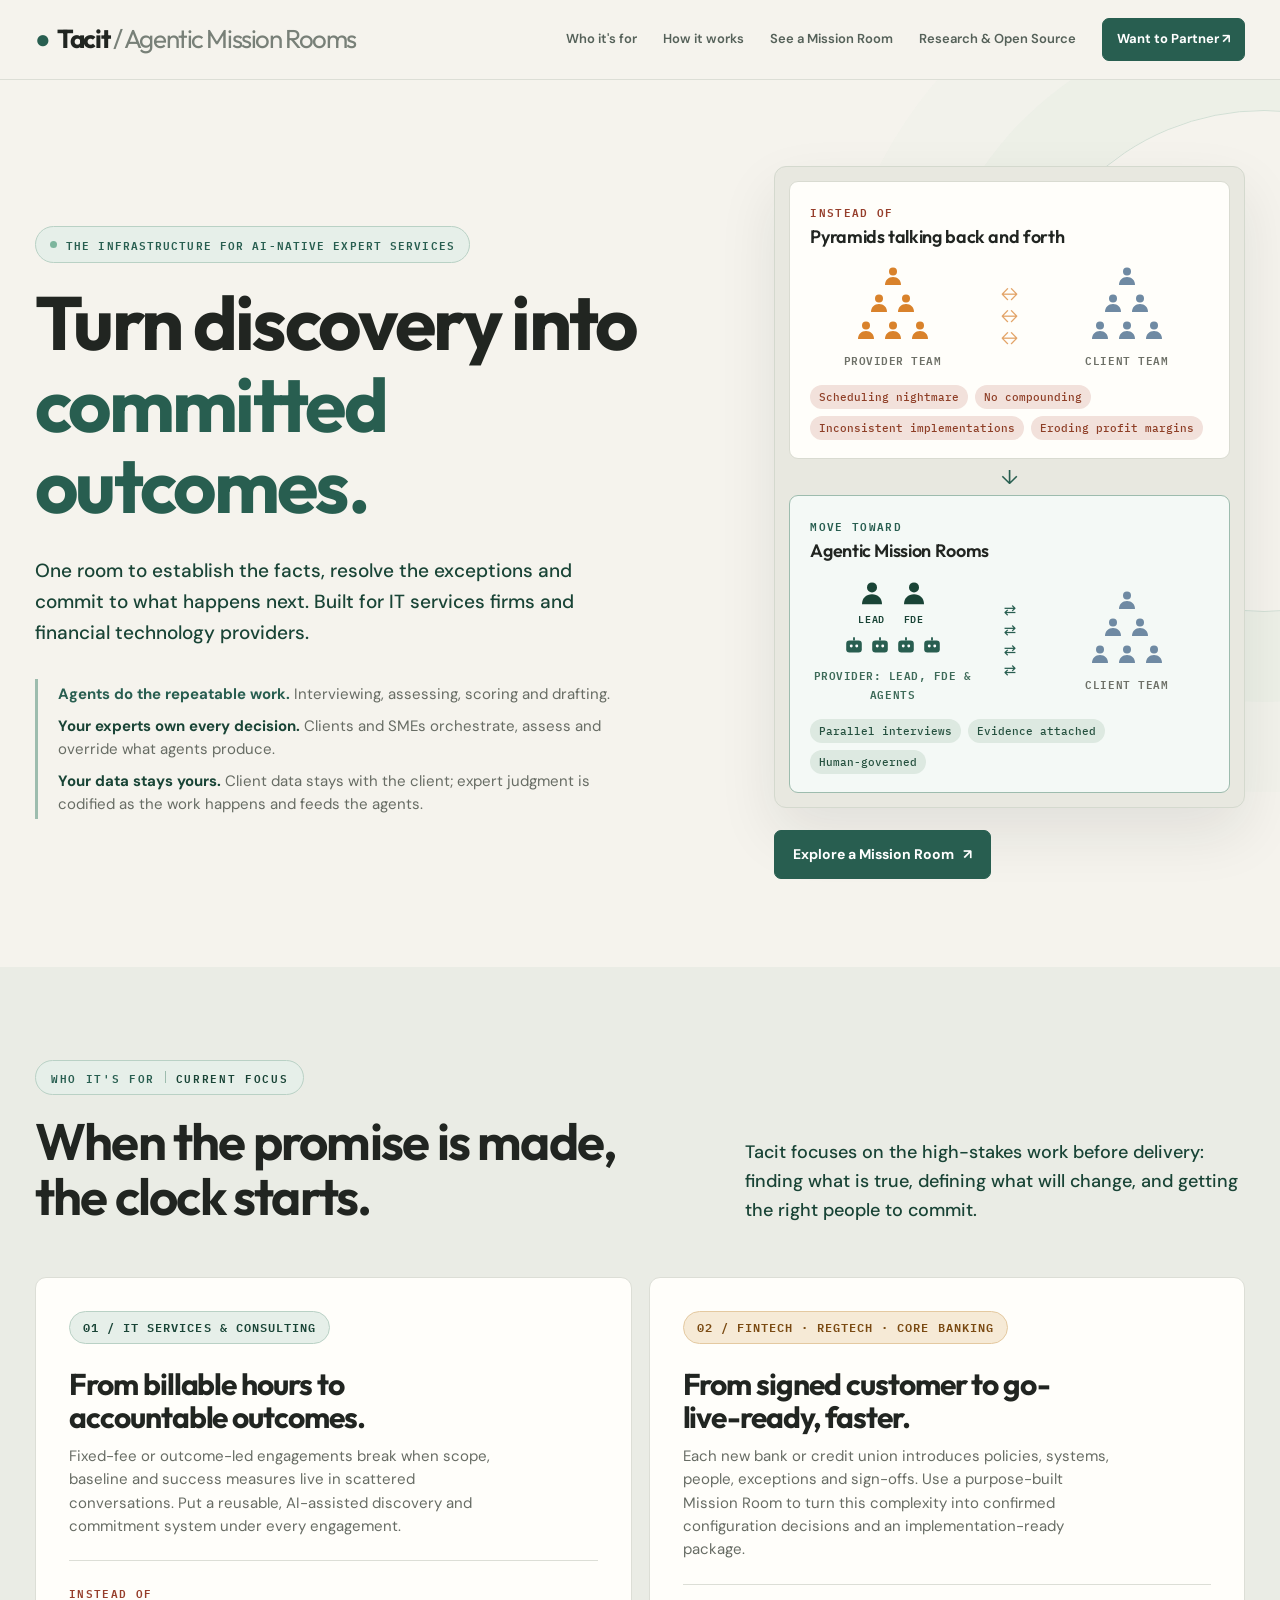
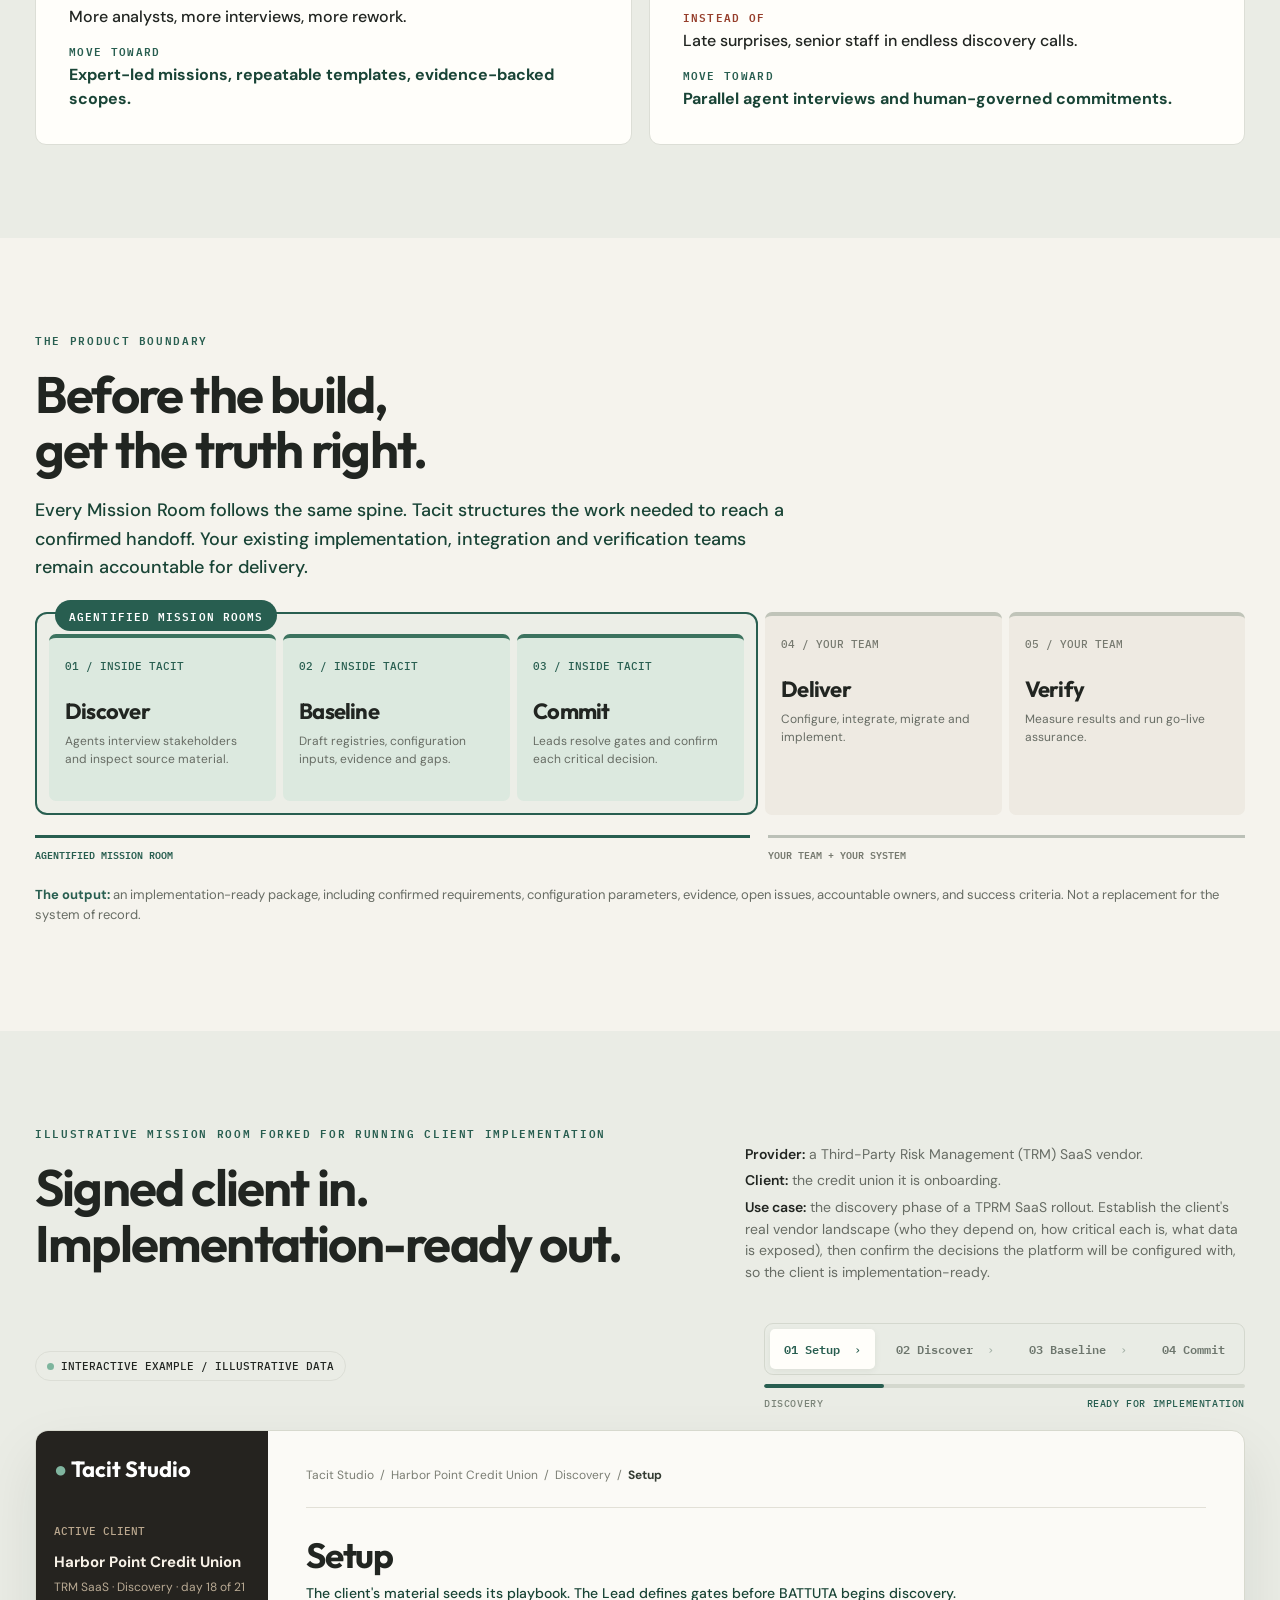
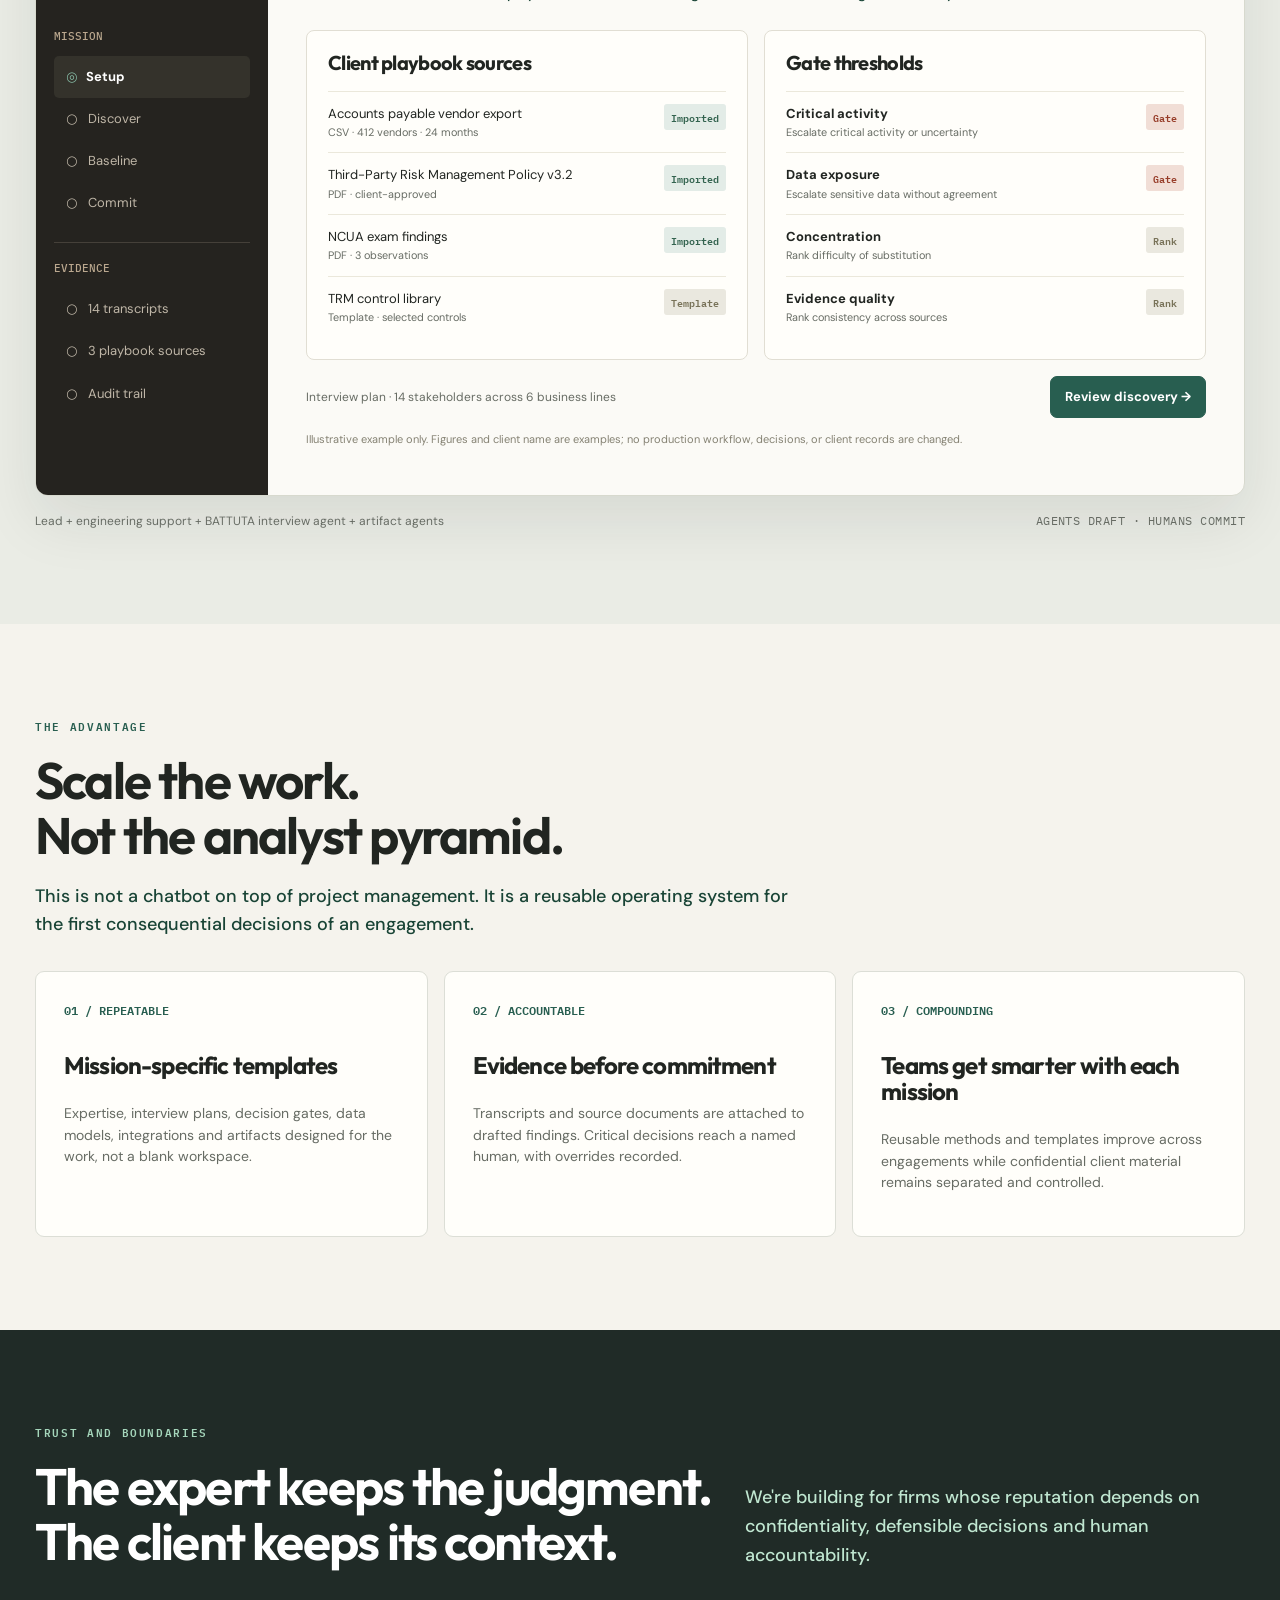
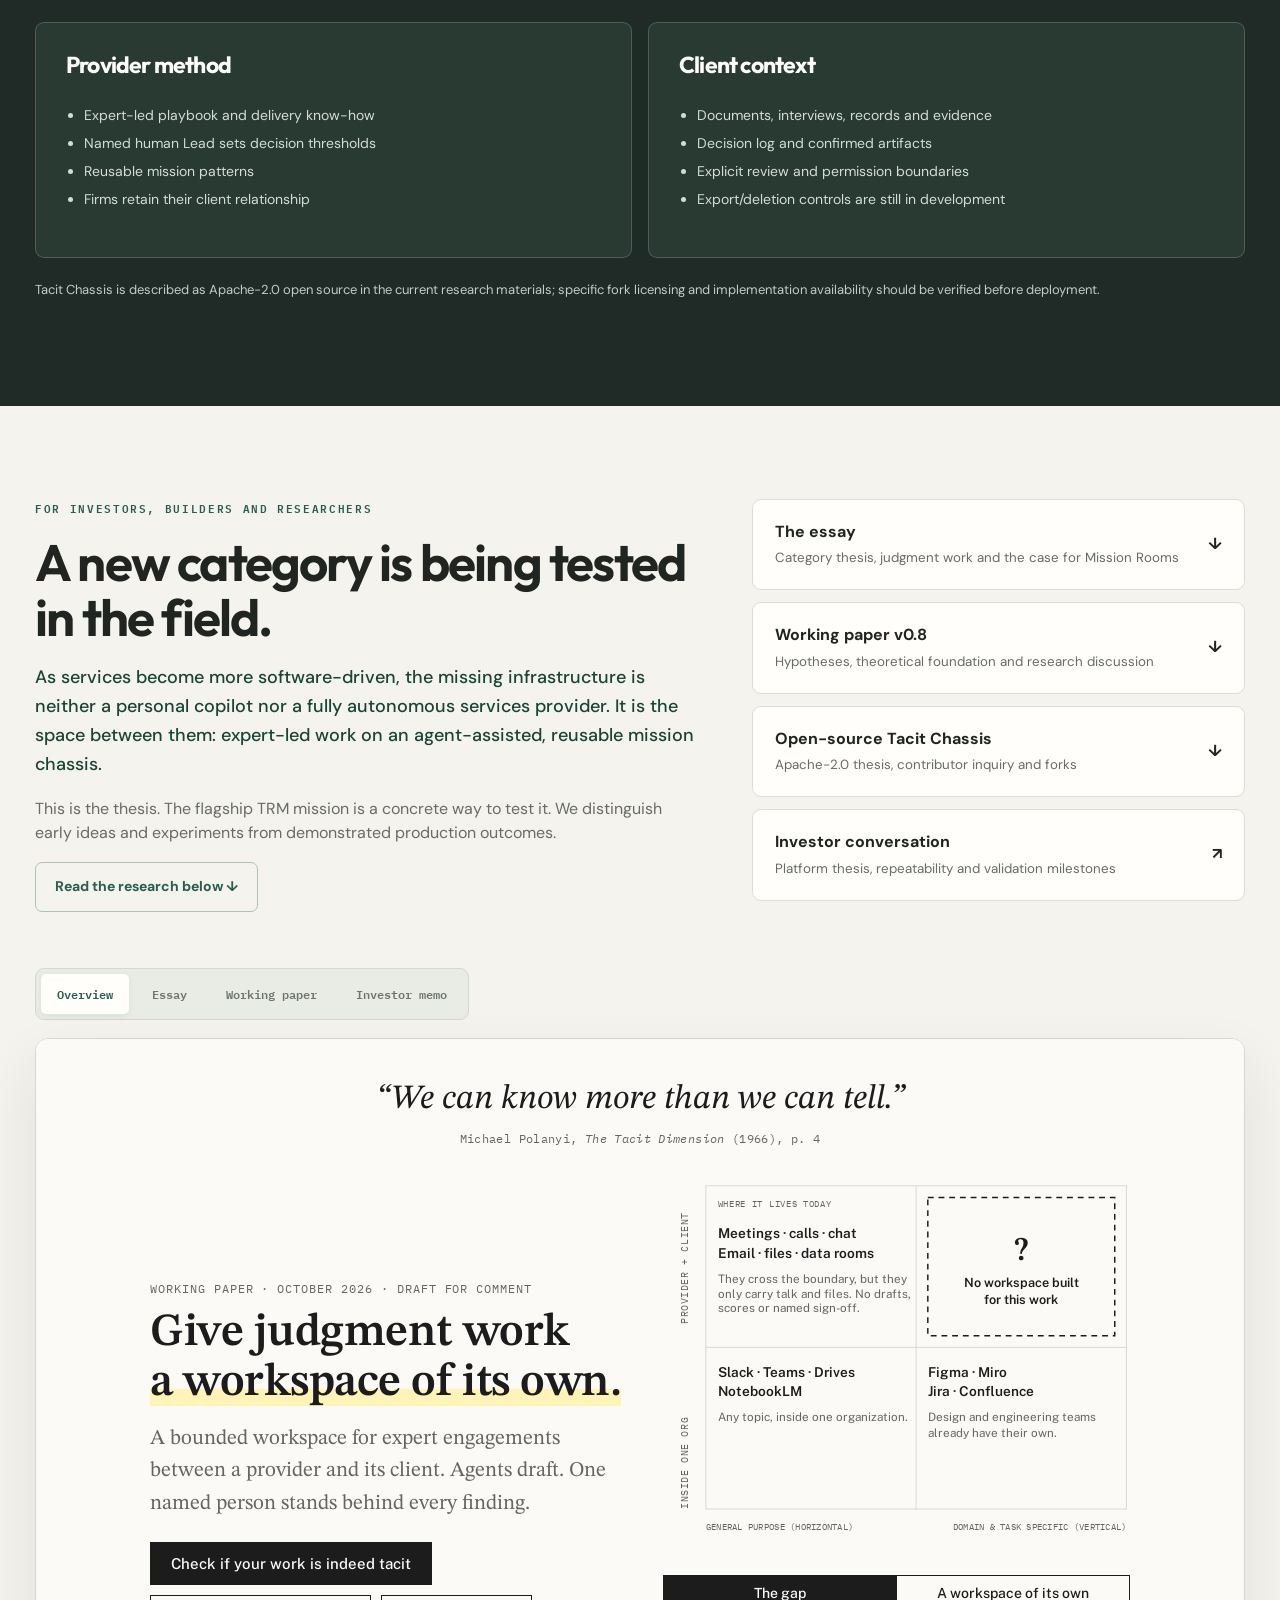
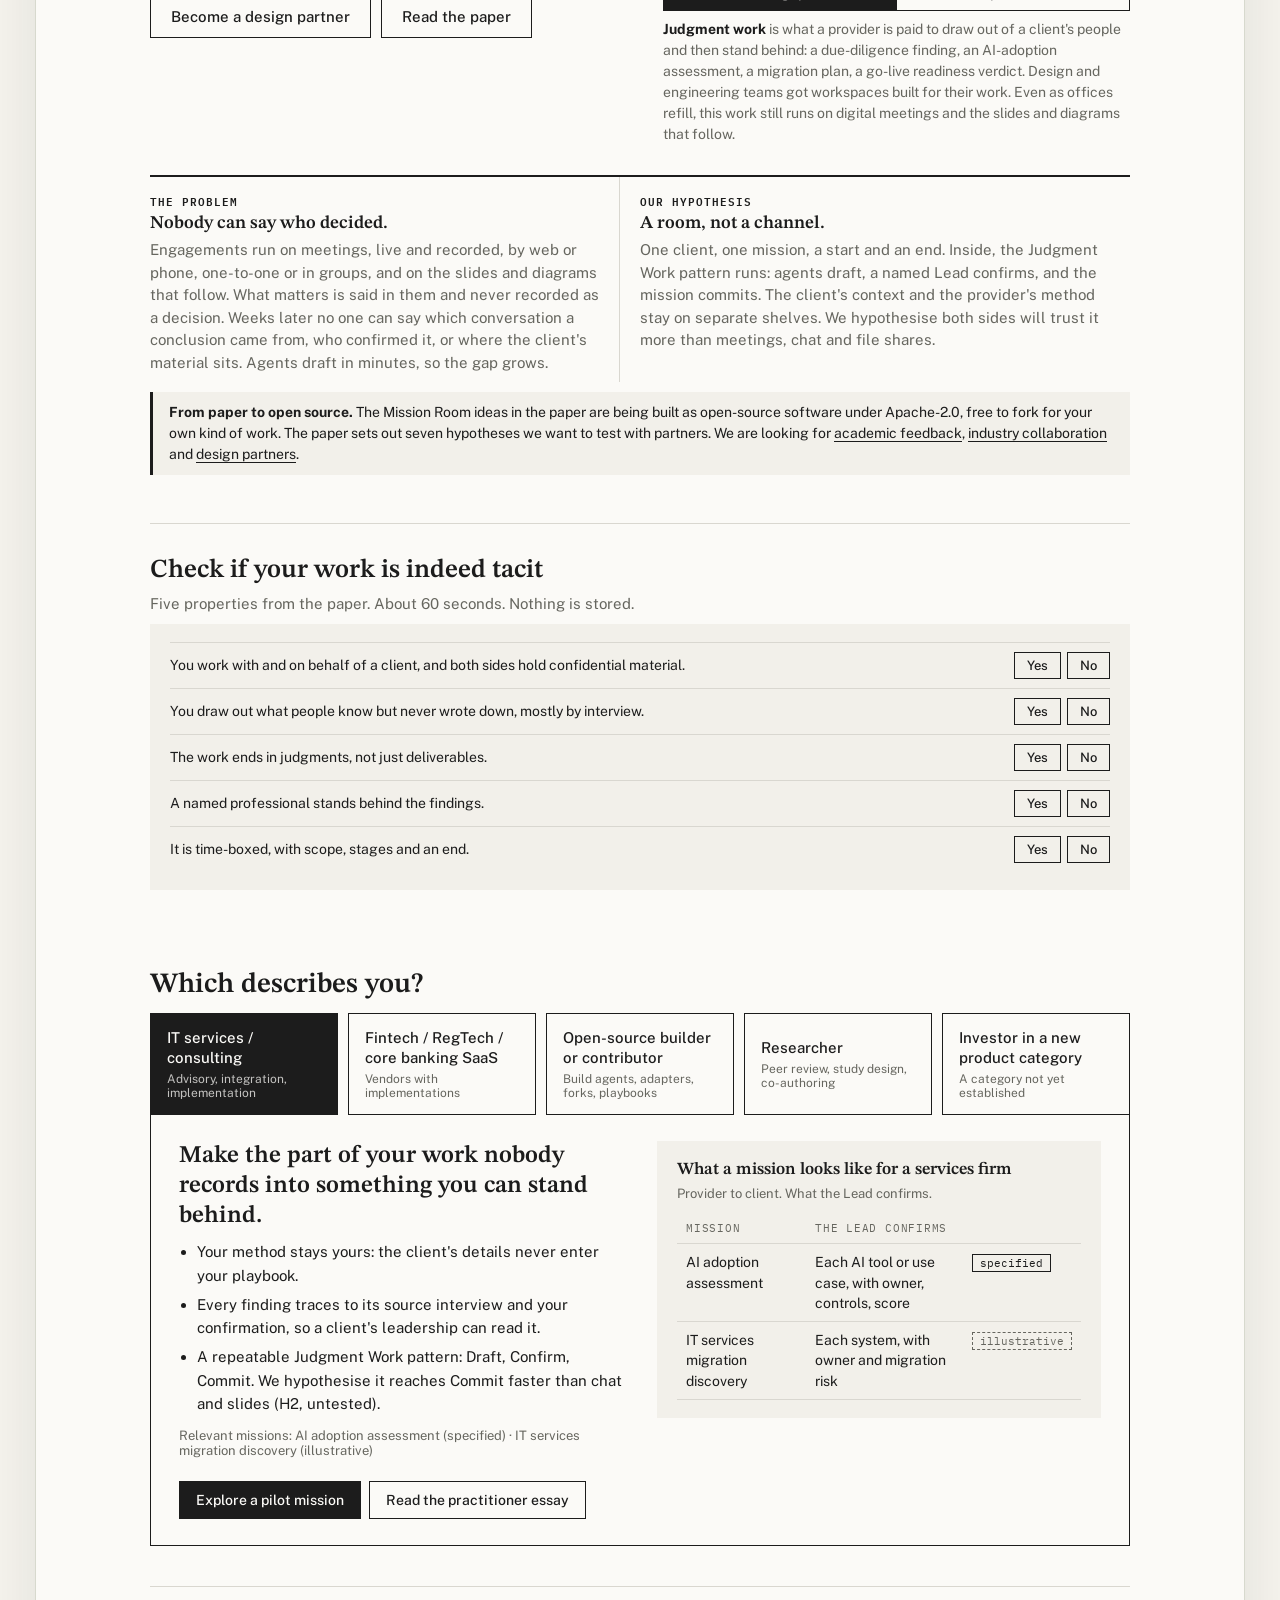
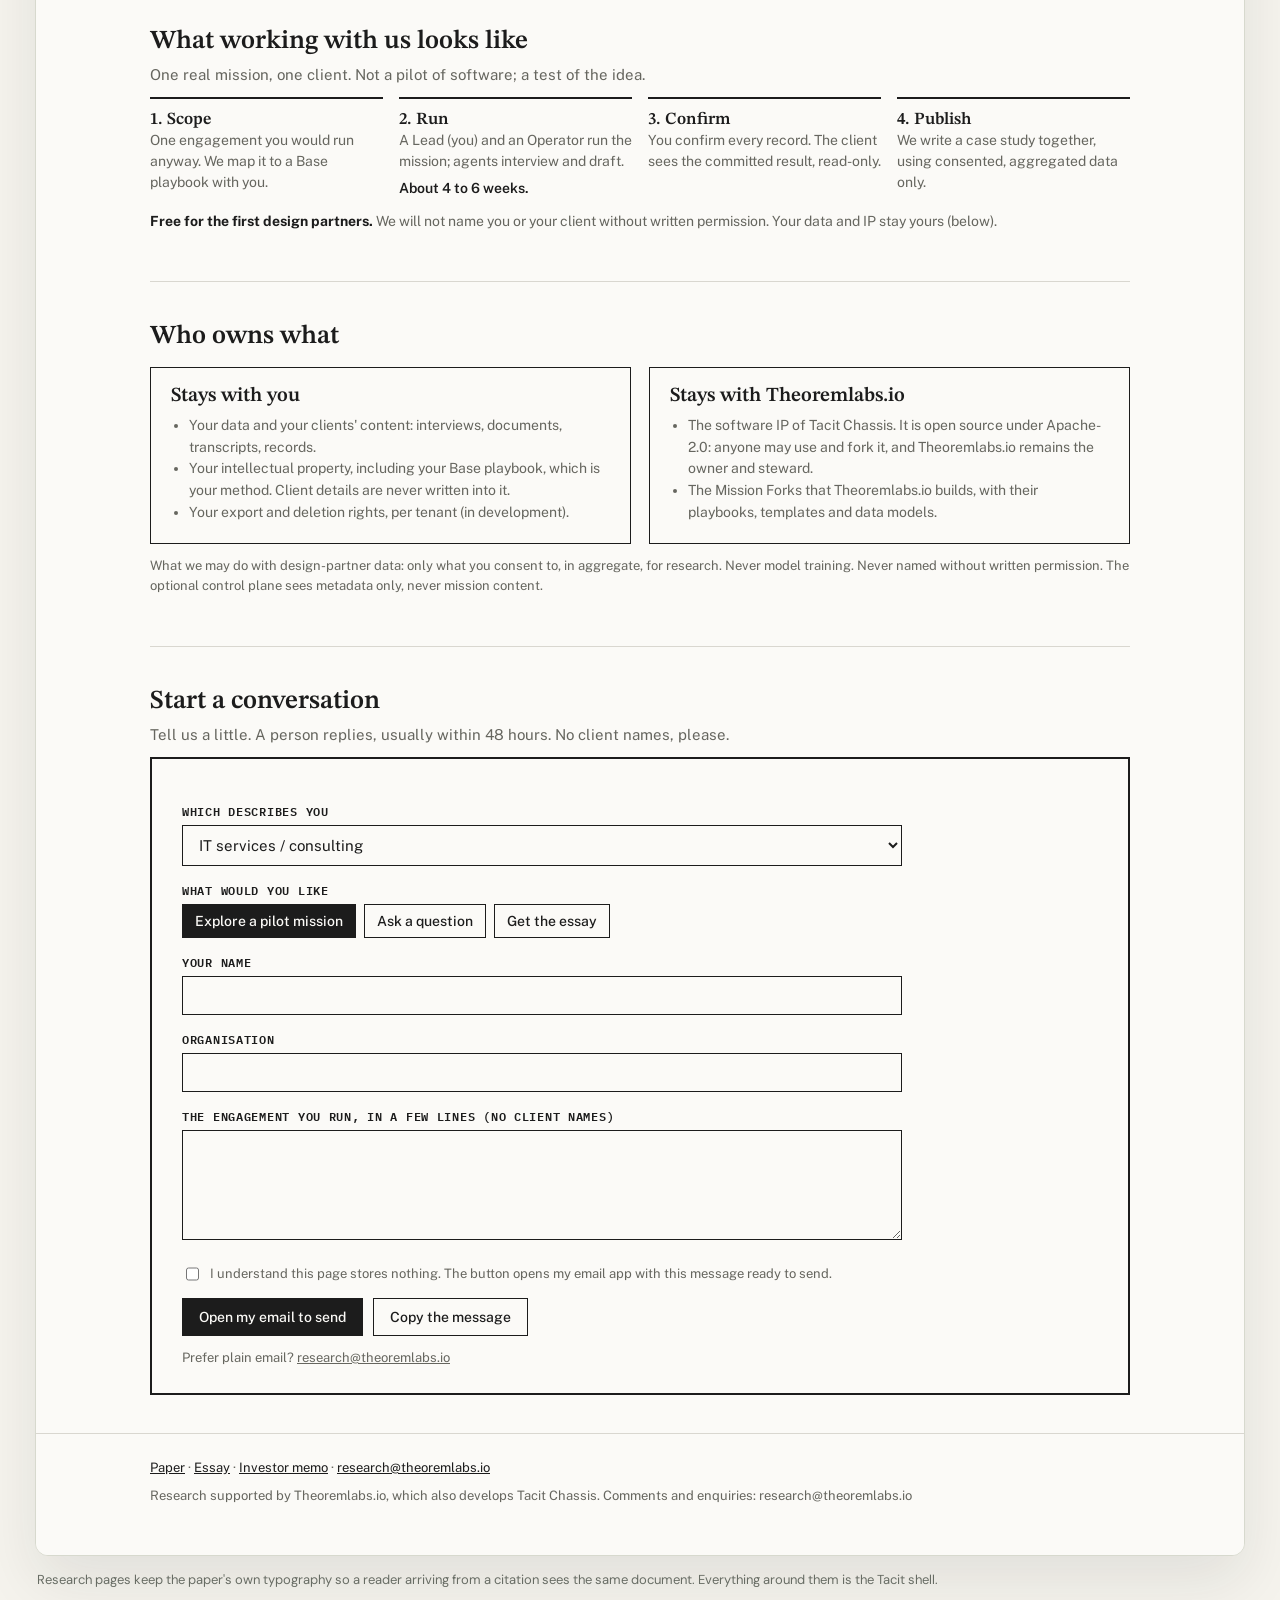
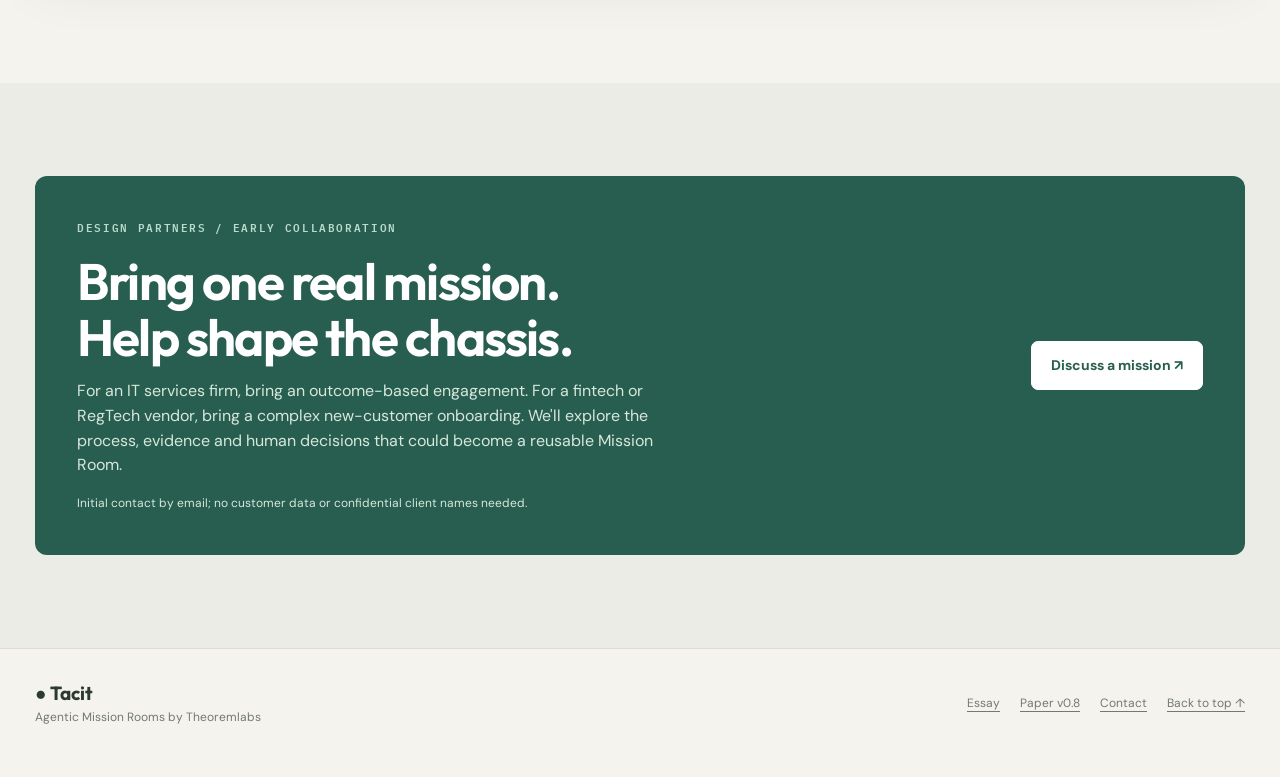
==== commit 5356e856: "Paper page: remove the Cite this version section Co-Authored-By: Claude Sonnet 5.5 <noreply@anthropi" ====
--- a/site/index.html
+++ b/site/index.html
@@ -489,17 +489,7 @@
 <h1>Tacit Work Needs a Mission Room</h1>
 <p class="by">Accountability, Ownership and Data Sovereignty in Agent-Assisted Professional Services<br>P. Sarode · R. Nair · Adjunct Researchers-in-Residence, Future of Ways of Working, Theoremlabs.io</p>
 <p class="abs">Expertise engagements between a provider and its client depend on knowledge nobody has written down: expert judgment, and what the client's people know but have never documented. They run on chat, file shares and data rooms, which record neither who knows what, who owns what, where it resides, nor who decided. AI agents can now interview, draft and score at scale, which makes those gaps more costly. We propose the Mission Room: a bounded, staged workspace in which agents draft and a named person confirms, the client's context remains the client's, and the provider's expertise remains the provider's. We argue that such a workspace will not be taken seriously unless ownership is separated and enforced by the system, and unless its answers to data sovereignty, security and privacy can be demonstrated under assurance standards such as SOC 2. We specify the Mission Room through these preconditions, a governance pattern called Draft, Confirm, Commit, a consolidated set of invariants, and an operating model in which a Lead and an optional Operator work with an agent roster in place of the traditional pyramid. We describe an open-source reference implementation, Tacit Chassis, built to hold the invariants, and state eight testable hypotheses. The paper proposes a design and reports no field data.</p>
-<p><a class="btn p" href="/paper/v0.8/">Read online</a><a class="btn" href="/paper/v0.8/tacit-work-needs-a-mission-room-v0.8.pdf">Download PDF</a><a class="btn" href="mailto:research@theoremlabs.io?subject=%5BResearcher%5D%20Comments%20on%20the%20paper">Send comments</a></p>
-<h2>Cite this version</h2>
-<pre class="cite">@misc{sarode_nair_2026_tacitwork,
-  author = {Sarode, P. and Nair, R.},
-  title  = {Tacit Work Needs a Mission Room: Accountability, Ownership and
-            Data Sovereignty in Agent-Assisted Professional Services},
-  year   = {2026},
-  month  = oct,
-  note   = {Working paper, version 0.8},
-  url    = {https://tacit.theoremlabs.io/paper/v0.8/}
-}</pre>
+<p><a class="btn p" href="https://papers.ssrn.com/sol3/papers.cfm?abstract_id=7601845" target="_blank" rel="noopener">Access Paper on SSRN</a><a class="btn" href="mailto:research@theoremlabs.io?subject=%5BResearcher%5D%20Comments%20on%20the%20paper">Send comments</a></p>
 <p class="by">Comments, critique and collaboration are welcome at <a href="mailto:research@theoremlabs.io">research@theoremlabs.io</a>. Each posted version keeps its own address; this page links to the latest.</p>
 </main>
 <footer><div class="wrap">Research supported by Theoremlabs.io, which also develops Tacit Chassis. Comments: <a href="mailto:research@theoremlabs.io">research@theoremlabs.io</a></div></footer>
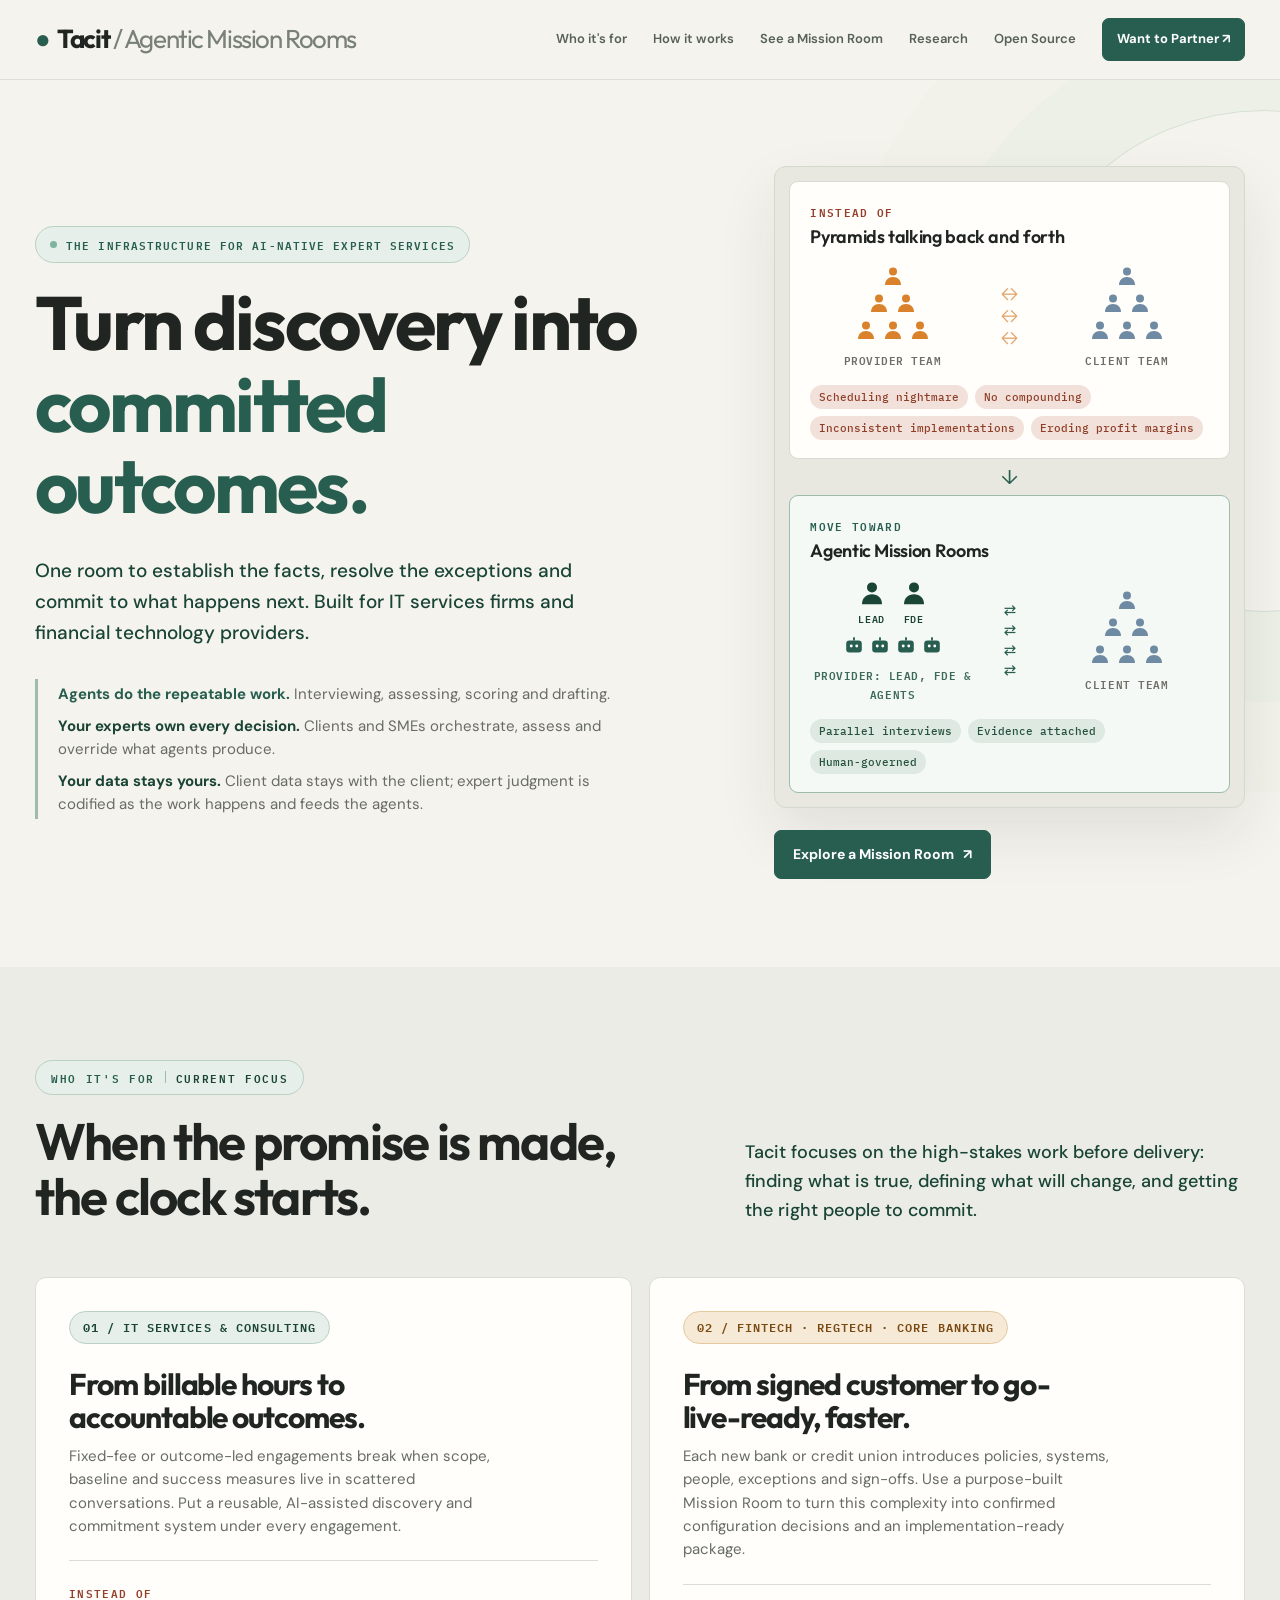
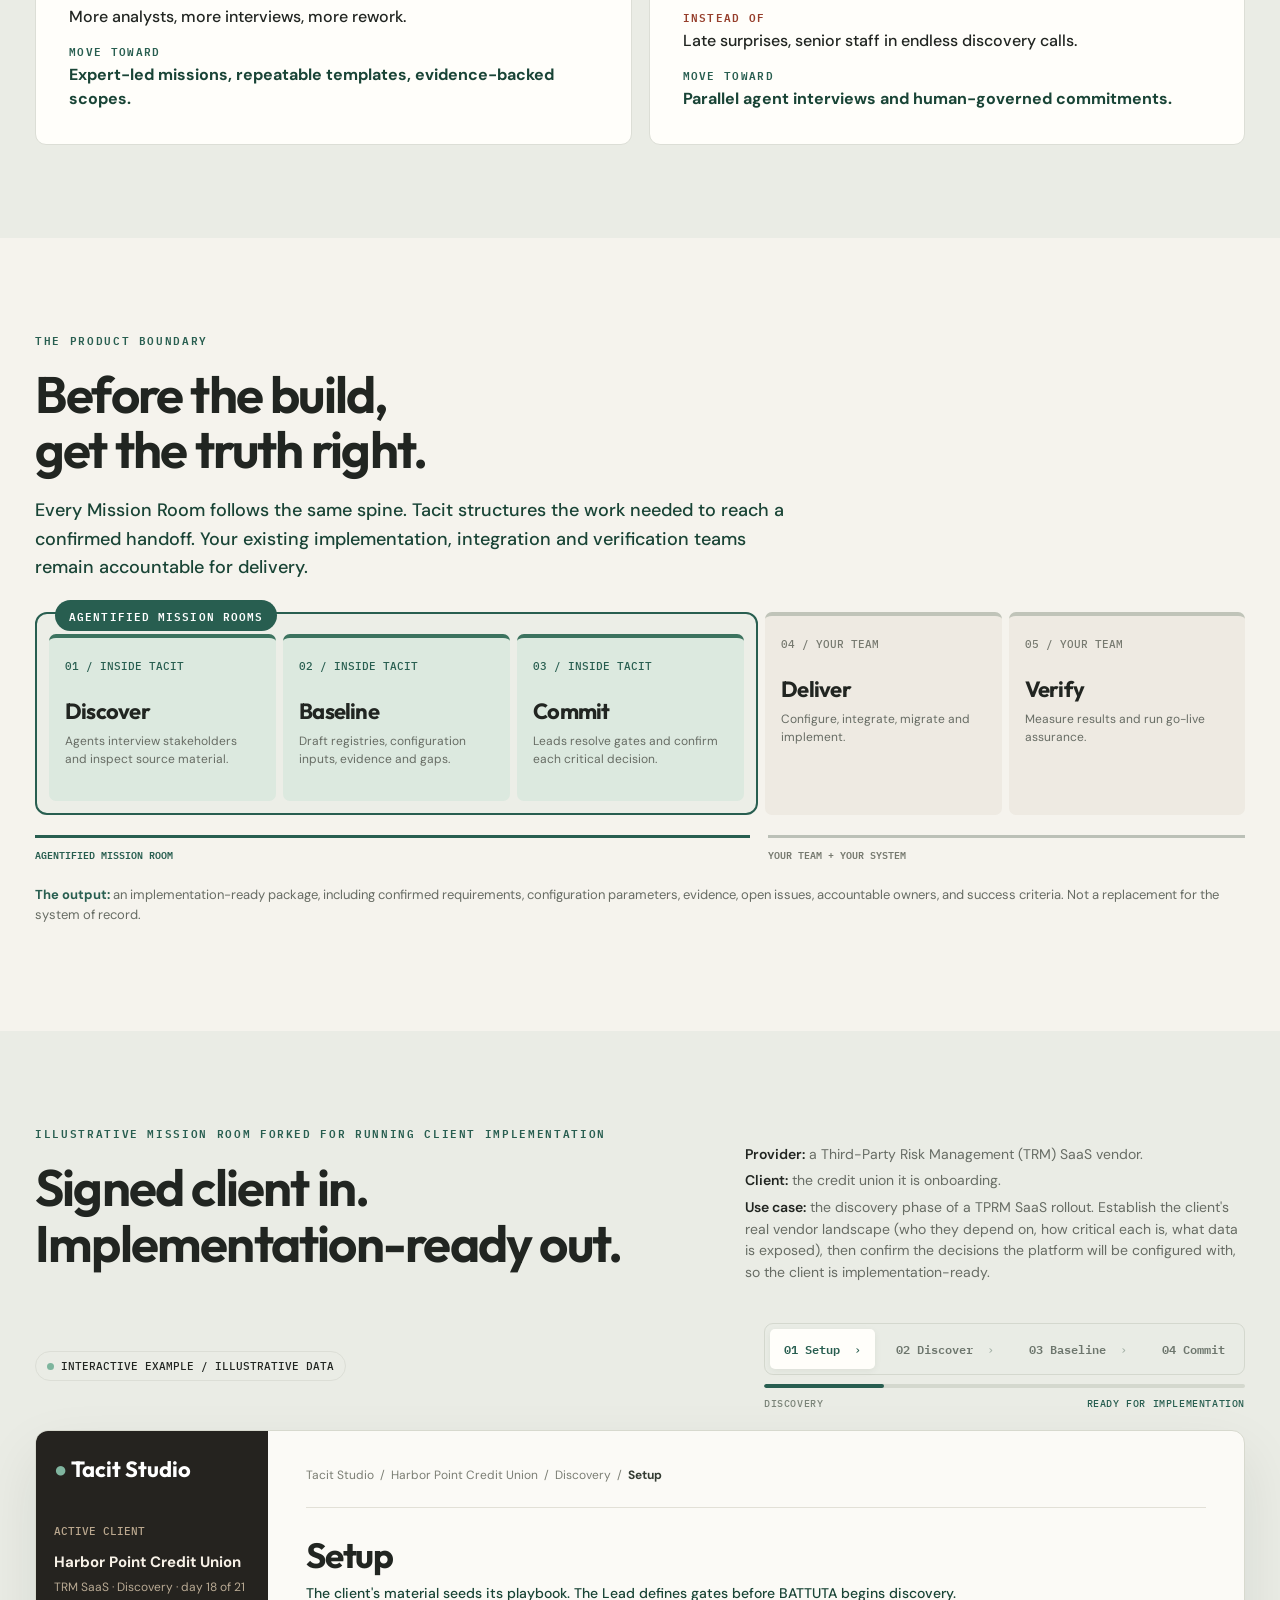
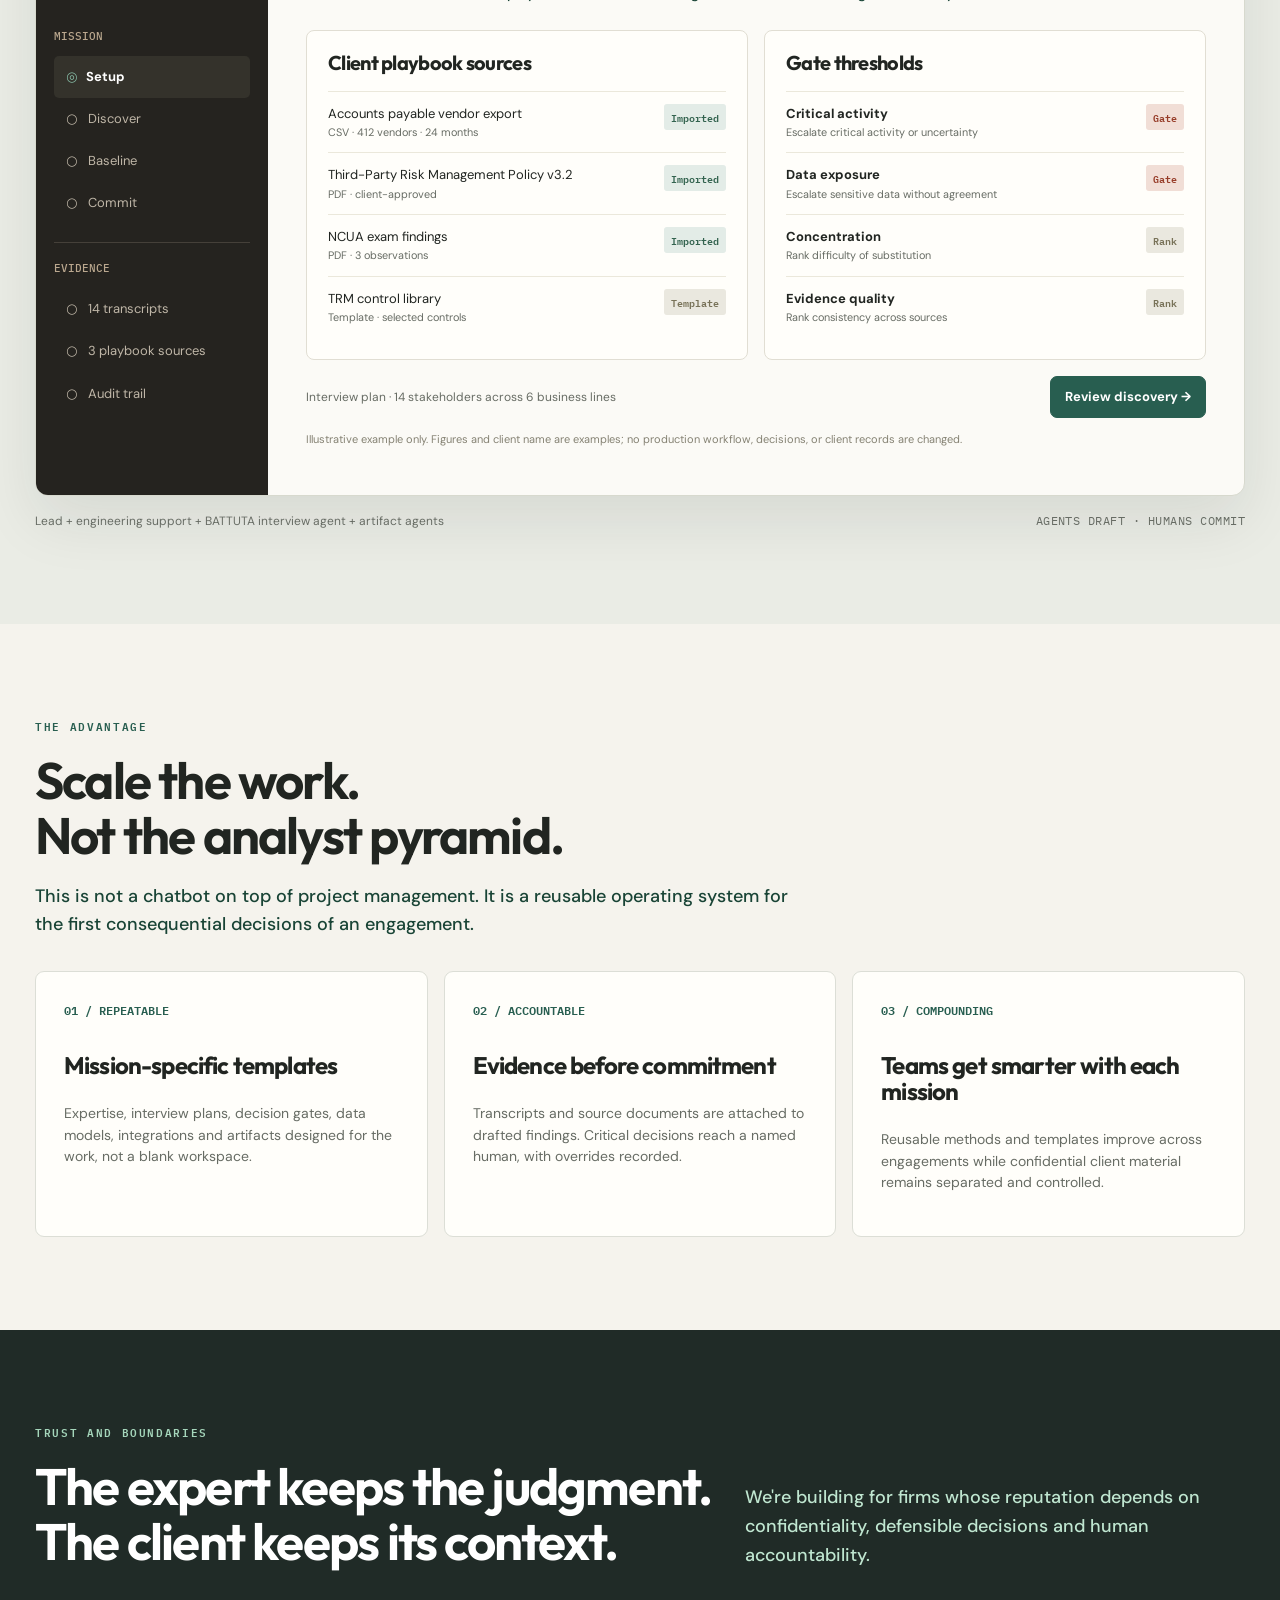
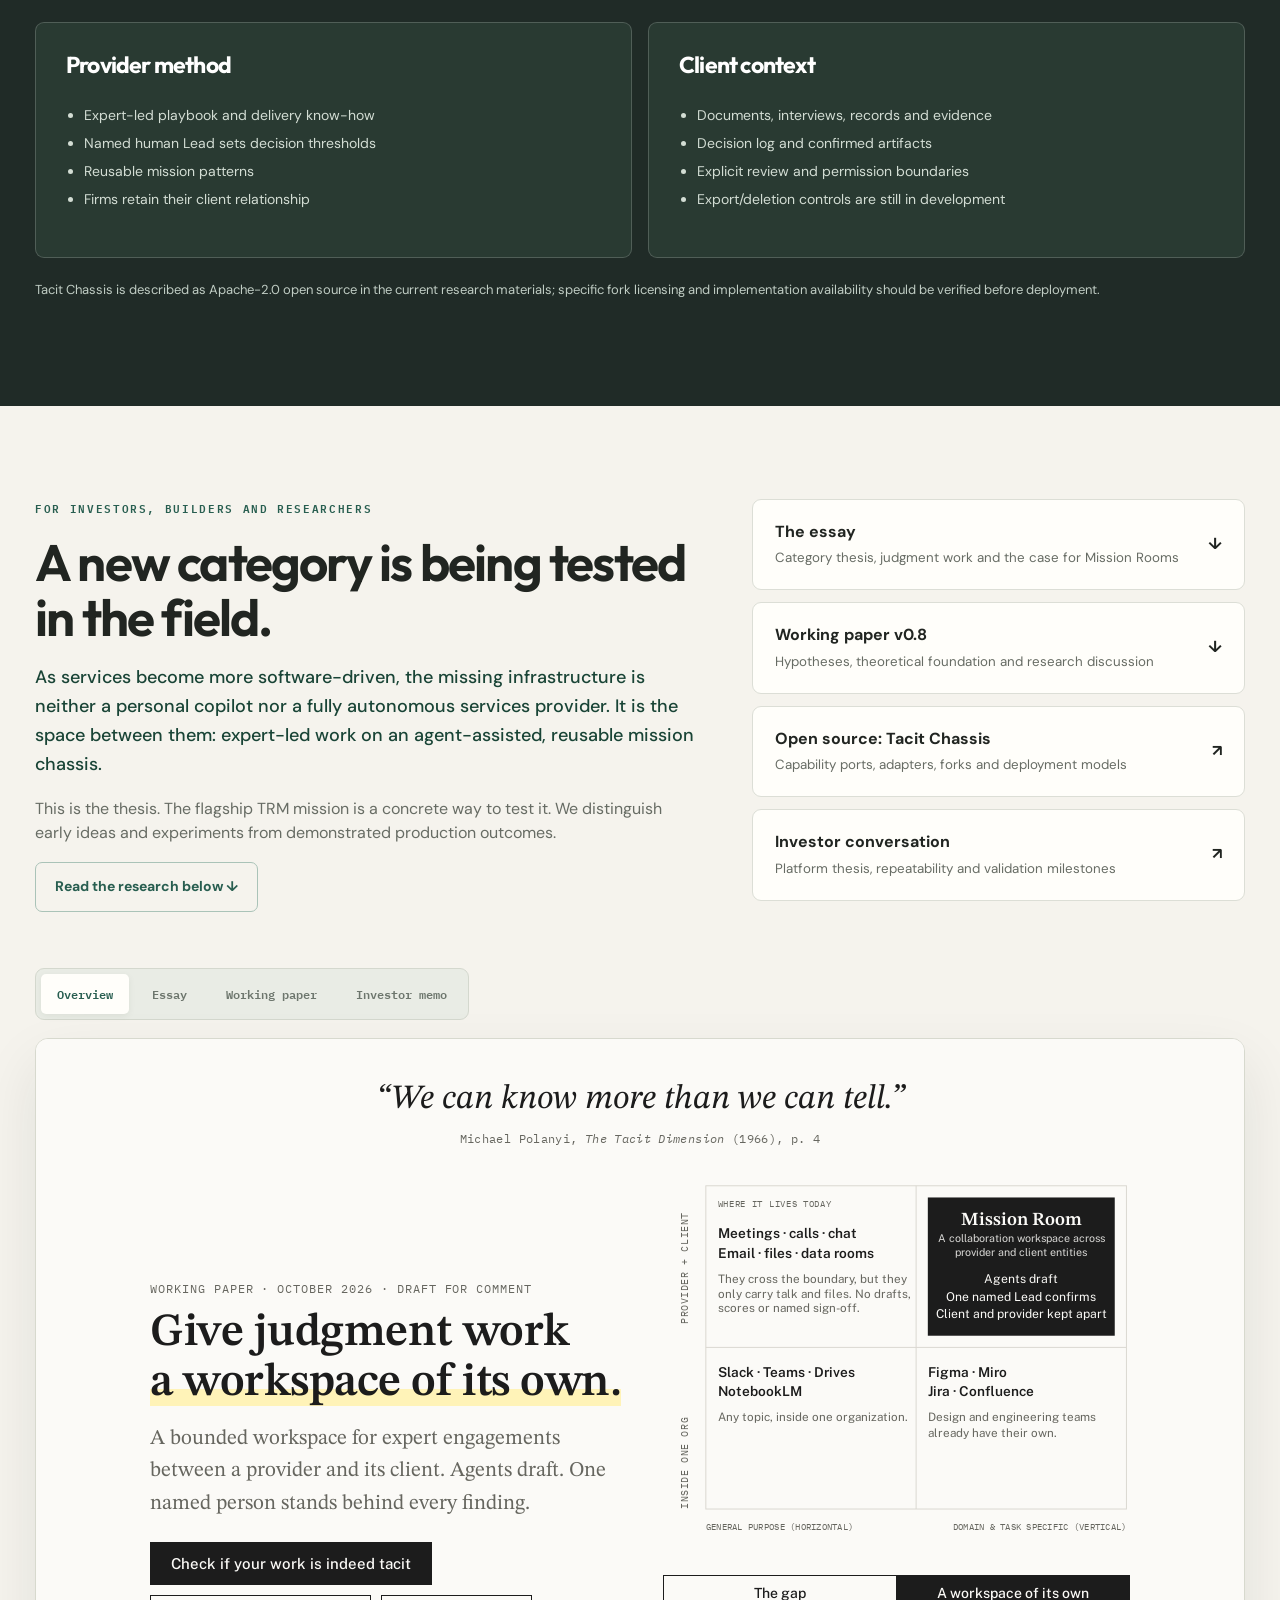
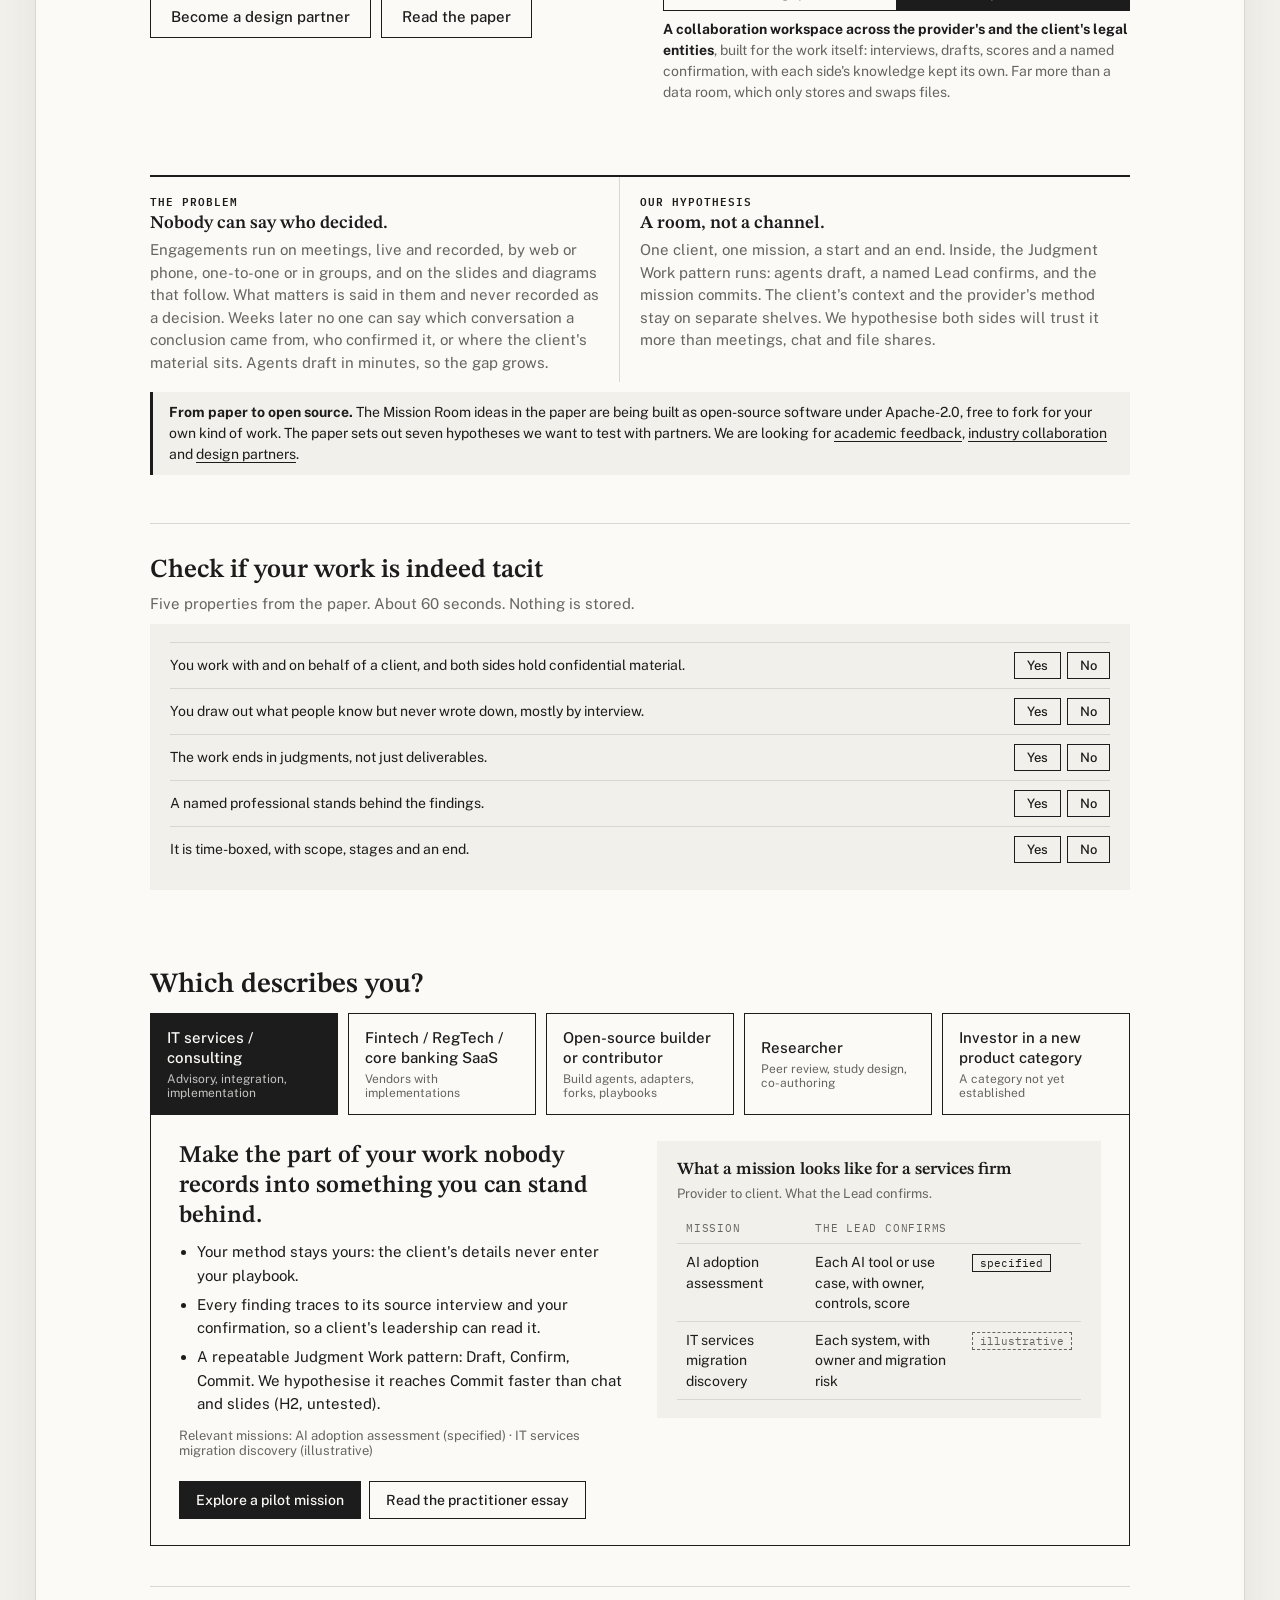
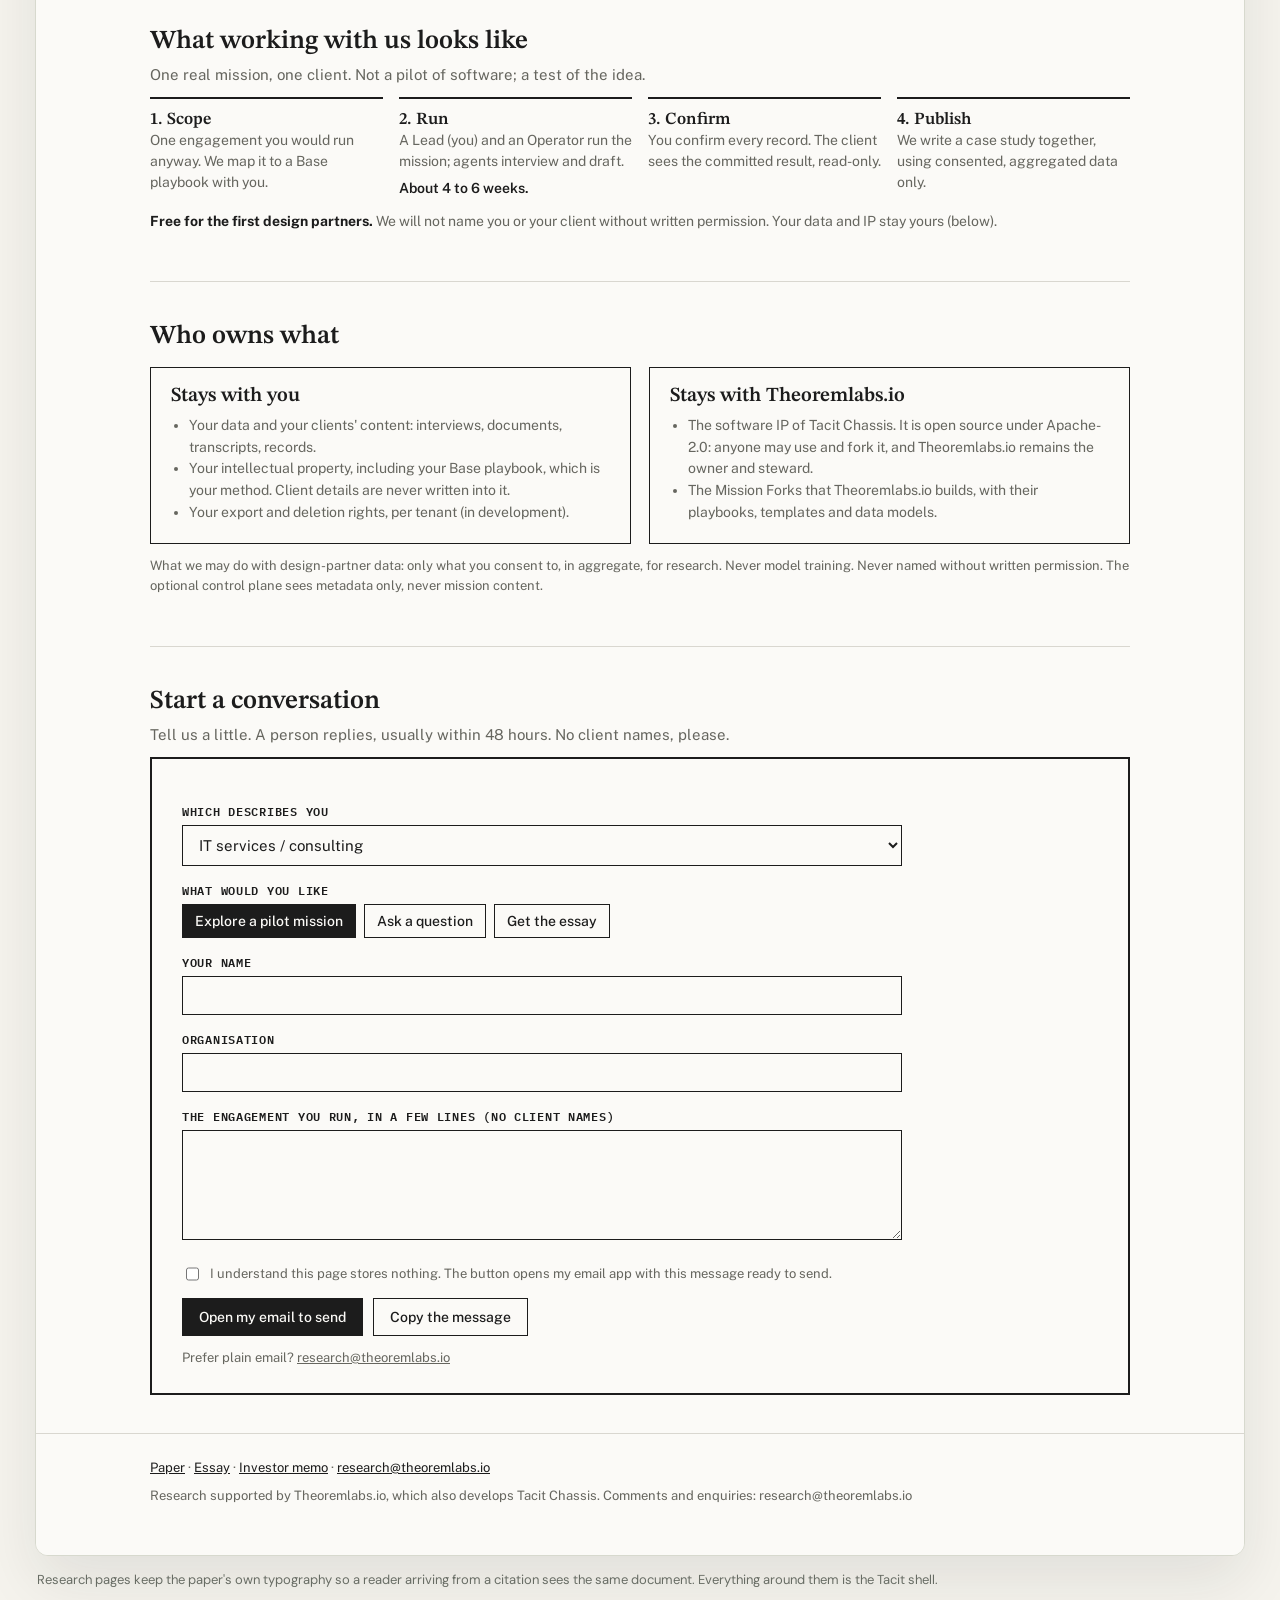
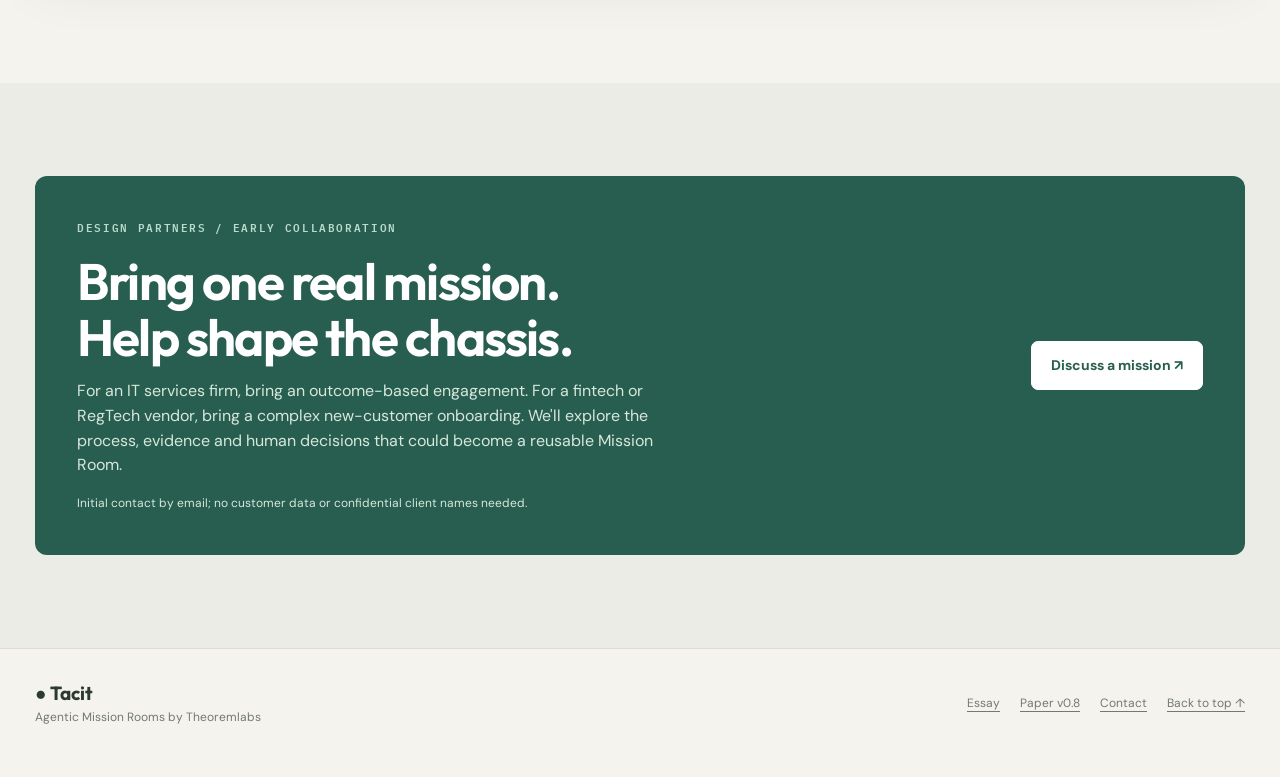
==== commit 2fdcf611: "Add Open Source section: Tacit Chassis marketecture page, technical annex and landing page Menu: Res" ====
--- a/site/index.html
+++ b/site/index.html
@@ -276,7 +276,7 @@
 </style>
 </head>
 <body>
-<nav><div class="container navinner"><a class="brand" href="#top"><span class="brandmark">●</span>Tacit<span style="font-weight:400;color:#788078"> / Agentic Mission Rooms</span></a><div class="links"><a href="#audiences">Who it's for</a><a href="#chassis">How it works</a><a href="#mission">See a Mission Room</a><a href="#research">Research &amp; Open Source</a><a class="btn small" href="#contact" data-pick="providers">Want to Partner ↗</a></div></div></nav>
+<nav><div class="container navinner"><a class="brand" href="#top"><span class="brandmark">●</span>Tacit<span style="font-weight:400;color:#788078"> / Agentic Mission Rooms</span></a><div class="links"><a href="#audiences">Who it's for</a><a href="#chassis">How it works</a><a href="#mission">See a Mission Room</a><a href="#research">Research</a><a href="/open-source/">Open Source</a><a class="btn small" href="#contact" data-pick="providers">Want to Partner ↗</a></div></div></nav>
 <main id="top">
 <section class="hero"><svg width="0" height="0" style="position:absolute" aria-hidden="true"><symbol id="i-person" viewBox="0 0 24 24"><circle cx="12" cy="7.5" r="4" fill="currentColor"/><path d="M4 21c0-5 3.4-8 8-8s8 3 8 8z" fill="currentColor"/></symbol><symbol id="i-agent" viewBox="0 0 24 24"><rect x="3.5" y="6" width="17" height="13" rx="3.5" fill="currentColor"/><circle cx="9" cy="12" r="1.6" fill="#fff"/><circle cx="15" cy="12" r="1.6" fill="#fff"/><rect x="11" y="2.5" width="2" height="3.5" fill="currentColor"/></symbol></svg><div class="container hero-grid"><div><div class="eyebrow"><span class="dot"></span><span>The infrastructure for AI-native expert services</span></div><h1>Turn discovery into <em>committed outcomes.</em></h1><p class="lede subtitle">One room to establish the facts, resolve the exceptions and commit to what happens next. Built for IT services firms and financial technology providers.</p><div class="hero-promise"><ul><li><b>Agents do the repeatable work.</b> Interviewing, assessing, scoring and drafting.</li><li><b>Your experts own every decision.</b> Clients and SMEs orchestrate, assess and override what agents produce.</li><li><b>Your data stays yours.</b> Client data stays with the client; expert judgment is codified as the work happens and feeds the agents.</li></ul></div></div>
 <div class="hero-side"><div class="flow" aria-label="Discovery today compared with discovery in a Mission Room"><div class="lane before"><div class="lane-tag instead">Instead of</div><div class="lane-title">Pyramids talking back and forth</div><div class="duo"><div class="team prov"><div class="pyr"><div class="prow"><svg class="ic" aria-hidden="true"><use href="#i-person"/></svg></div><div class="prow"><svg class="ic" aria-hidden="true"><use href="#i-person"/></svg><svg class="ic" aria-hidden="true"><use href="#i-person"/></svg></div><div class="prow"><svg class="ic" aria-hidden="true"><use href="#i-person"/></svg><svg class="ic" aria-hidden="true"><use href="#i-person"/></svg><svg class="ic" aria-hidden="true"><use href="#i-person"/></svg></div></div><div class="tl">Provider team</div></div><div class="link" aria-hidden="true"><span>↔</span><span>↔</span><span>↔</span></div><div class="team client"><div class="pyr"><div class="prow"><svg class="ic" aria-hidden="true"><use href="#i-person"/></svg></div><div class="prow"><svg class="ic" aria-hidden="true"><use href="#i-person"/></svg><svg class="ic" aria-hidden="true"><use href="#i-person"/></svg></div><div class="prow"><svg class="ic" aria-hidden="true"><use href="#i-person"/></svg><svg class="ic" aria-hidden="true"><use href="#i-person"/></svg><svg class="ic" aria-hidden="true"><use href="#i-person"/></svg></div></div><div class="tl">Client team</div></div></div><div class="chips"><span>Scheduling nightmare</span><span>No compounding</span><span>Inconsistent implementations</span><span>Eroding profit margins</span></div></div><div class="flow-arrow" aria-hidden="true">↓</div>
@@ -291,8 +291,8 @@
 <p class="sim-note">Illustrative example only. Figures and client name are examples; no production workflow, decisions, or client records are changed.</p></div></div><div class="demo-meta"><span>Lead + engineering support + BATTUTA interview agent + artifact agents</span><span class="mono">AGENTS DRAFT · HUMANS COMMIT</span></div></div></section>
 <section class="section" id="value"><div class="container"><div class="eyebrow">The advantage</div><h2>Scale the work.<br>Not the analyst pyramid.</h2><p class="narrow subtitle">This is not a chatbot on top of project management. It is a reusable operating system for the first consequential decisions of an engagement.</p><div class="three" style="margin-top:32px"><div class="feature"><div class="num">01 / REPEATABLE</div><h3>Mission-specific templates</h3><p>Expertise, interview plans, decision gates, data models, integrations and artifacts designed for the work, not a blank workspace.</p></div><div class="feature"><div class="num">02 / ACCOUNTABLE</div><h3>Evidence before commitment</h3><p>Transcripts and source documents are attached to drafted findings. Critical decisions reach a named human, with overrides recorded.</p></div><div class="feature"><div class="num">03 / COMPOUNDING</div><h3>Teams get smarter with each mission</h3><p>Reusable methods and templates improve across engagements while confidential client material remains separated and controlled.</p></div></div></div></section>
 <section class="section dark" id="ownership"><div class="container"><div class="eyebrow">Trust and boundaries</div><div class="sectionhead"><h2>The expert keeps the judgment.<br>The client keeps its context.</h2><p class="subtitle">We're building for firms whose reputation depends on confidentiality, defensible decisions and human accountability.</p></div><div class="ownership"><article><h3>Provider method</h3><ul><li>Expert-led playbook and delivery know-how</li><li>Named human Lead sets decision thresholds</li><li>Reusable mission patterns</li><li>Firms retain their client relationship</li></ul></article><article><h3>Client context</h3><ul><li>Documents, interviews, records and evidence</li><li>Decision log and confirmed artifacts</li><li>Explicit review and permission boundaries</li><li>Export/deletion controls are still in development</li></ul></article></div><p style="margin-top:22px;font-size:13px">Tacit Chassis is described as Apache-2.0 open source in the current research materials; specific fork licensing and implementation availability should be verified before deployment.</p></div></section>
-<section class="section" id="research"><div class="container channel"><div><div class="eyebrow">For investors, builders and researchers</div><h2>A new category is being tested in the field.</h2><p class="subtitle">As services become more software-driven, the missing infrastructure is neither a personal copilot nor a fully autonomous services provider. It is the space between them: expert-led work on an agent-assisted, reusable mission chassis.</p><p>This is the thesis. The flagship TRM mission is a concrete way to test it. We distinguish early ideas and experiments from demonstrated production outcomes.</p><a class="btn alt" href="#reader">Read the research below ↓</a></div><div class="channel-list"><a href="#essay"><span>The essay<small>Category thesis, judgment work and the case for Mission Rooms</small></span>↓</a><a href="#paper"><span>Working paper v0.8<small>Hypotheses, theoretical foundation and research discussion</small></span>↓</a><a href="#overview"><span>Open-source Tacit Chassis<small>Apache-2.0 thesis, contributor inquiry and forks</small></span>↓</a><a href="mailto:research@theoremlabs.io?subject=Tacit%20Investor%20Conversation"><span>Investor conversation<small>Platform thesis, repeatability and validation milestones</small></span>↗</a></div></div><div class="container reader" id="reader">
-<div class="rtabs" role="tablist" aria-label="Research and Open Source"><button type="button" role="tab" data-tab="overview">Overview</button><button type="button" role="tab" data-tab="essay">Essay</button><button type="button" role="tab" data-tab="paper">Working paper</button><button type="button" role="tab" data-tab="investors">Investor memo</button></div>
+<section class="section" id="research"><div class="container channel"><div><div class="eyebrow">For investors, builders and researchers</div><h2>A new category is being tested in the field.</h2><p class="subtitle">As services become more software-driven, the missing infrastructure is neither a personal copilot nor a fully autonomous services provider. It is the space between them: expert-led work on an agent-assisted, reusable mission chassis.</p><p>This is the thesis. The flagship TRM mission is a concrete way to test it. We distinguish early ideas and experiments from demonstrated production outcomes.</p><a class="btn alt" href="#reader">Read the research below ↓</a></div><div class="channel-list"><a href="#essay"><span>The essay<small>Category thesis, judgment work and the case for Mission Rooms</small></span>↓</a><a href="#paper"><span>Working paper v0.8<small>Hypotheses, theoretical foundation and research discussion</small></span>↓</a><a href="/open-source/"><span>Open source: Tacit Chassis<small>Capability ports, adapters, forks and deployment models</small></span>↗</a><a href="mailto:research@theoremlabs.io?subject=Tacit%20Investor%20Conversation"><span>Investor conversation<small>Platform thesis, repeatability and validation milestones</small></span>↗</a></div></div><div class="container reader" id="reader">
+<div class="rtabs" role="tablist" aria-label="Research"><button type="button" role="tab" data-tab="overview">Overview</button><button type="button" role="tab" data-tab="essay">Essay</button><button type="button" role="tab" data-tab="paper">Working paper</button><button type="button" role="tab" data-tab="investors">Investor memo</button></div>
 <div class="frame"><div class="sheet" id="pane-overview" data-pane="overview" hidden>
 
 
@@ -697,7 +697,7 @@
 Object.entries(L).forEach(([k,d])=>{const b=document.createElement('button');b.dataset.k=k;b.setAttribute('aria-pressed','false');b.innerHTML=d.k+'<small>'+d.s+'</small>';b.onclick=()=>show(k);$('choices').appendChild(b)});
 let currentKey=L[location.hash.slice(1)]?location.hash.slice(1):'providers';
 show(currentKey);
-const WANT={providers:['Explore a pilot mission','Ask a question','Get the essay'],platforms:['Talk about an implementation','Ask a question','Get early access'],builders:['Get early access before v0.1','Contribute a playbook or adapter','Ask a question'],researchers:['Review or comment on the paper','Test a hypothesis together','Ask a question'],investors:['Book 30 minutes','Request the business-model detail','Ask a question']};
+const WANT={providers:['Explore a pilot mission','Ask a question','Get the essay'],platforms:['Talk about an implementation','Ask a question','Get early access'],builders:['Get early access before v0.1','Contribute a playbook or adapter','Fork or deploy the Chassis','Ask a question'],researchers:['Review or comment on the paper','Test a hypothesis together','Ask a question'],investors:['Book 30 minutes','Request the business-model detail','Ask a question']};
 const TAG={providers:'[Design partner]',platforms:'[Design partner]',builders:'[Builder]',researchers:'[Researcher]',investors:'[Investor]'};
 const PROMPT={providers:'The engagement you run, in a few lines (no client names)',platforms:'Where discovery loses time in your implementations',builders:'What you would like to build, evaluate or contribute',researchers:'Which section or hypothesis, and what you would like to do',investors:'The product category you are looking at, and what you would like to pressure-test'};
 const ENDPOINT=null; // set to a form-backend URL later; null keeps the form mailto-only
@@ -713,6 +713,8 @@
  location.href=M(c.subject,c.body);s.className='sent on';s.textContent='Your email app should open. If it does not, use Copy the message and write to research@theoremlabs.io.'};
 $('copy').onclick=async()=>{const c=compose(),s=$('sent');s.className='sent on';try{await navigator.clipboard.writeText('To: research@theoremlabs.io\nSubject: '+c.subject+'\n\n'+c.body);s.textContent='Copied. Paste it into an email to research@theoremlabs.io.'}catch(_){s.textContent='Copy was blocked by the browser. Write to research@theoremlabs.io.'}};
 pick(currentKey);
+/* Deep link from other pages: /?pick=builders&want=<option>#contact preselects the form and opens it. */
+(function(){var q=new URLSearchParams(location.search),k=q.get('pick');if(!k||!L[k])return;pick(k);show(k);var w=q.get('want');if(w){var r=[].slice.call(document.querySelectorAll('input[name=w]')).filter(function(x){return x.value===w})[0];if(r)r.checked=true}var m=q.get('msg');if(m)$('msg').value=m;history.replaceState(null,'',location.pathname+'#contact');setTimeout(function(){window.__goContact&&window.__goContact()},0)})();
 
 initCheck();
 (function(){const svg=$('quadsvg'),cap=$('qcap'),btns=document.querySelectorAll('.seg button');
